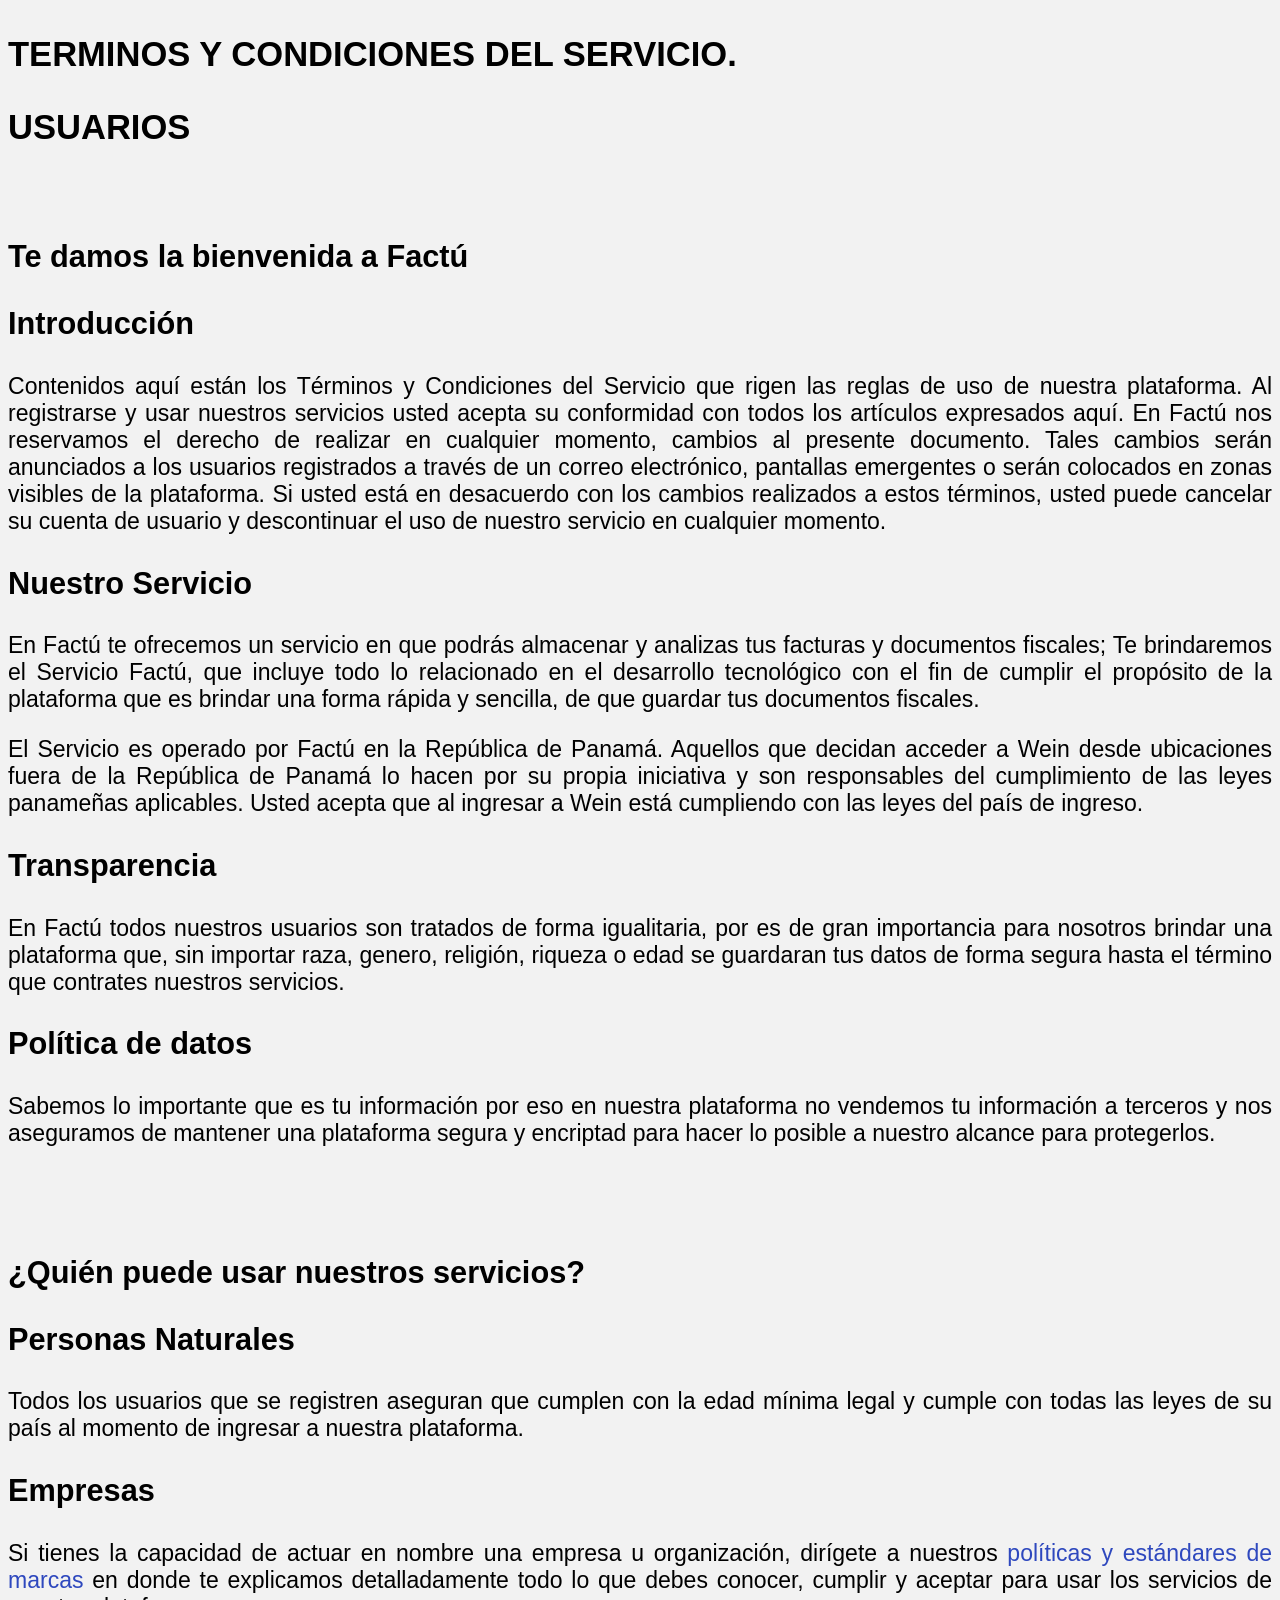
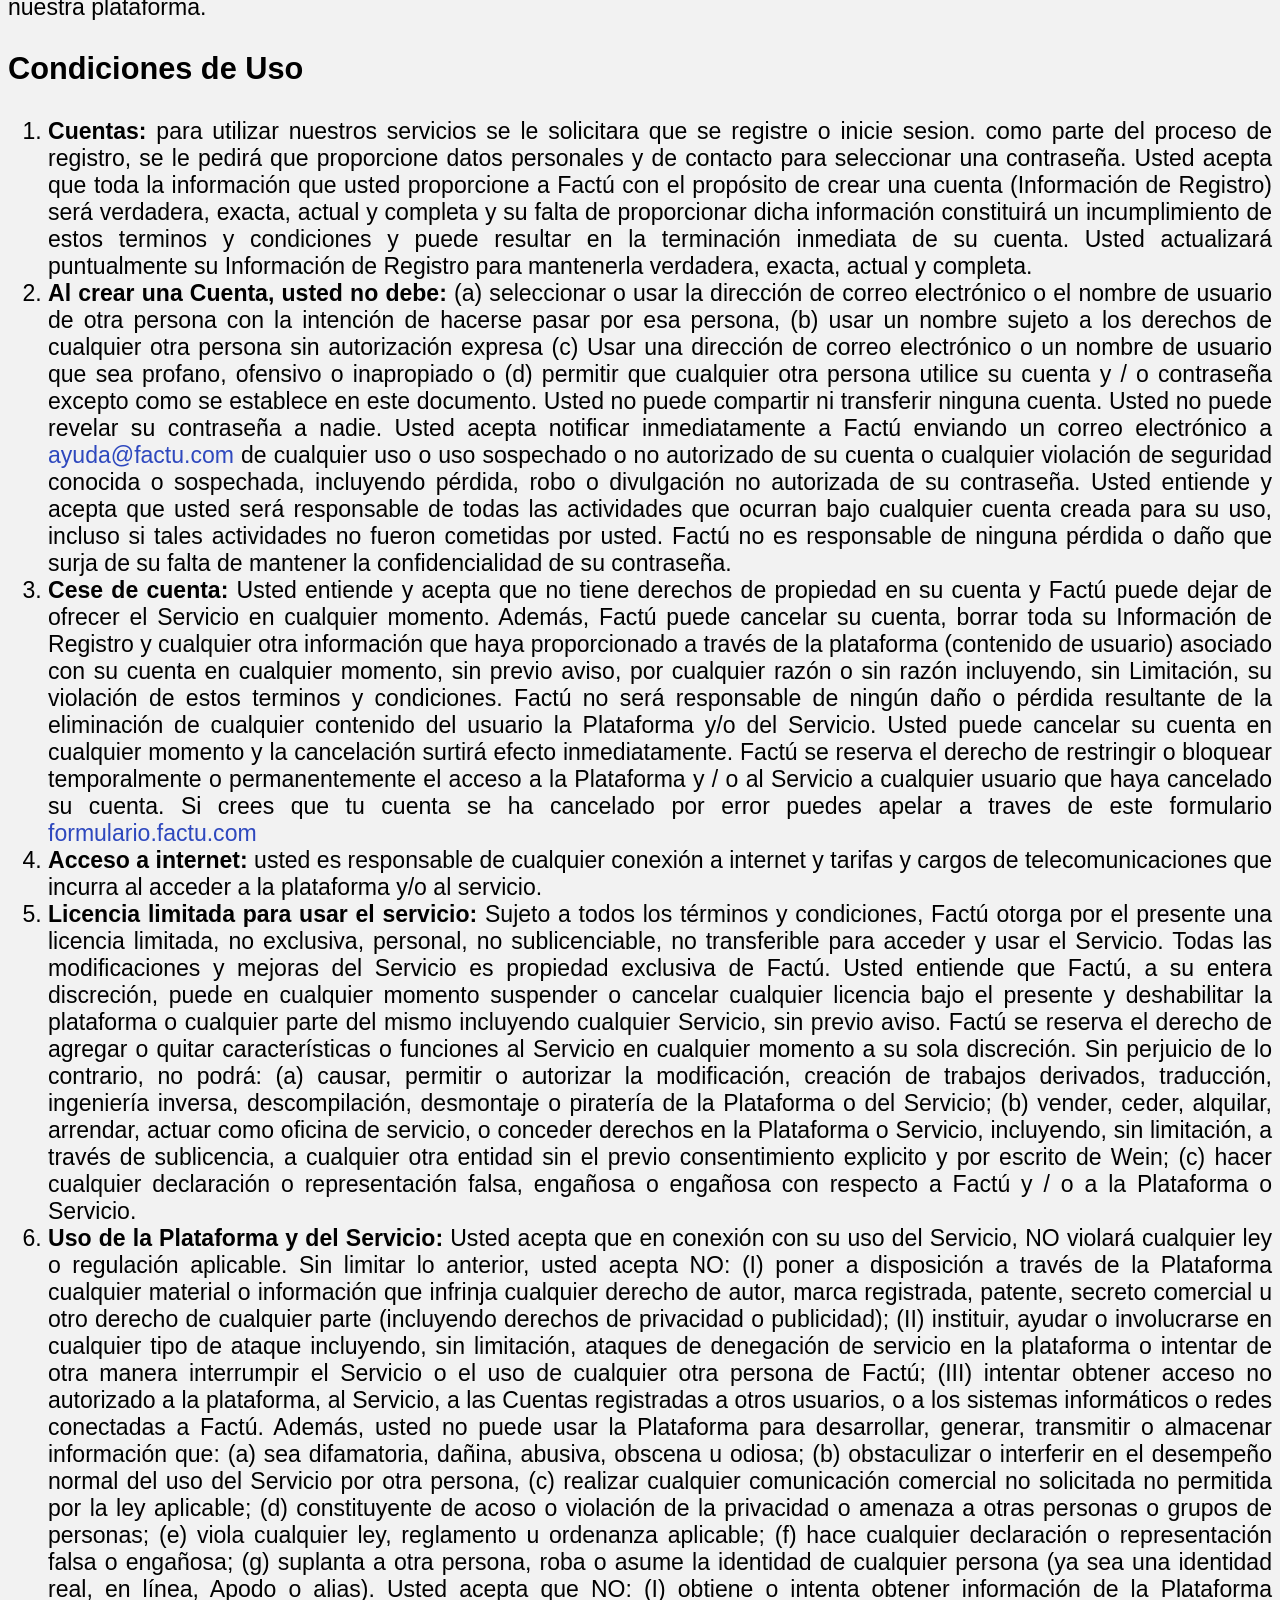
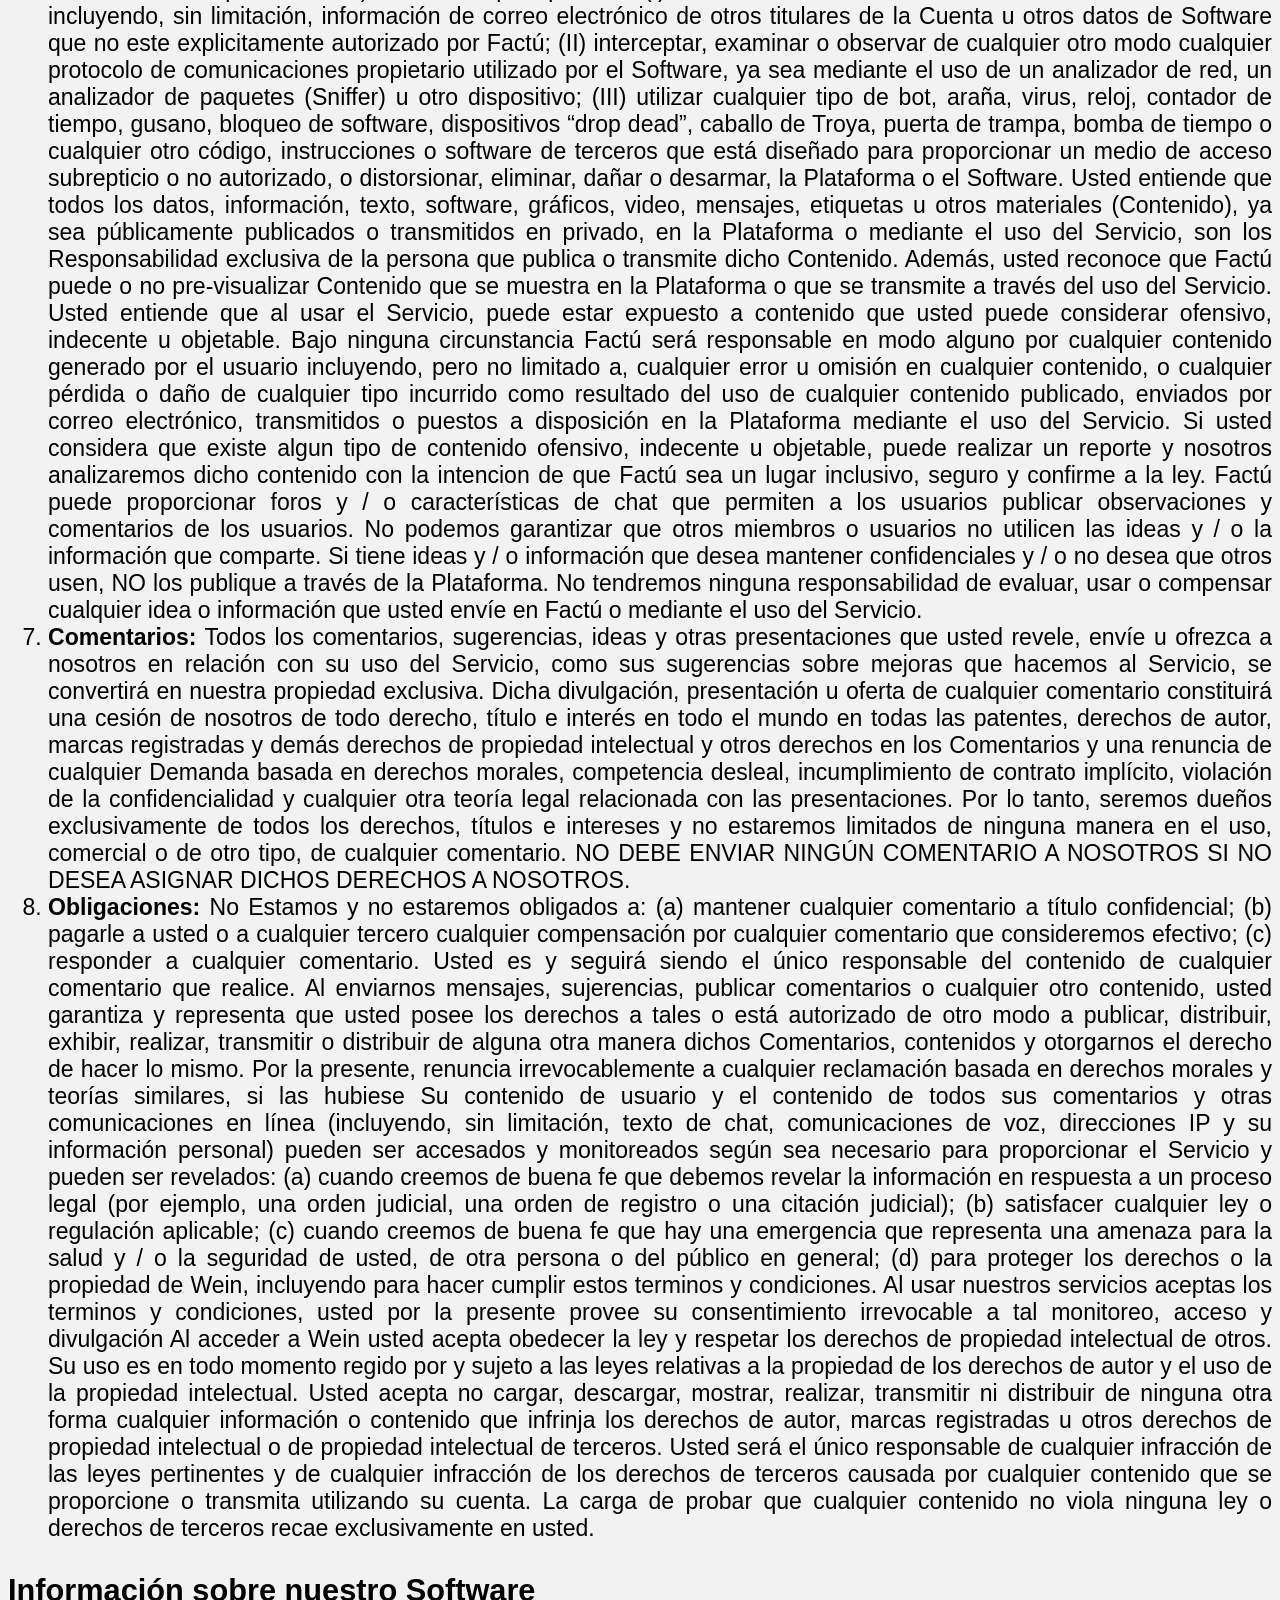
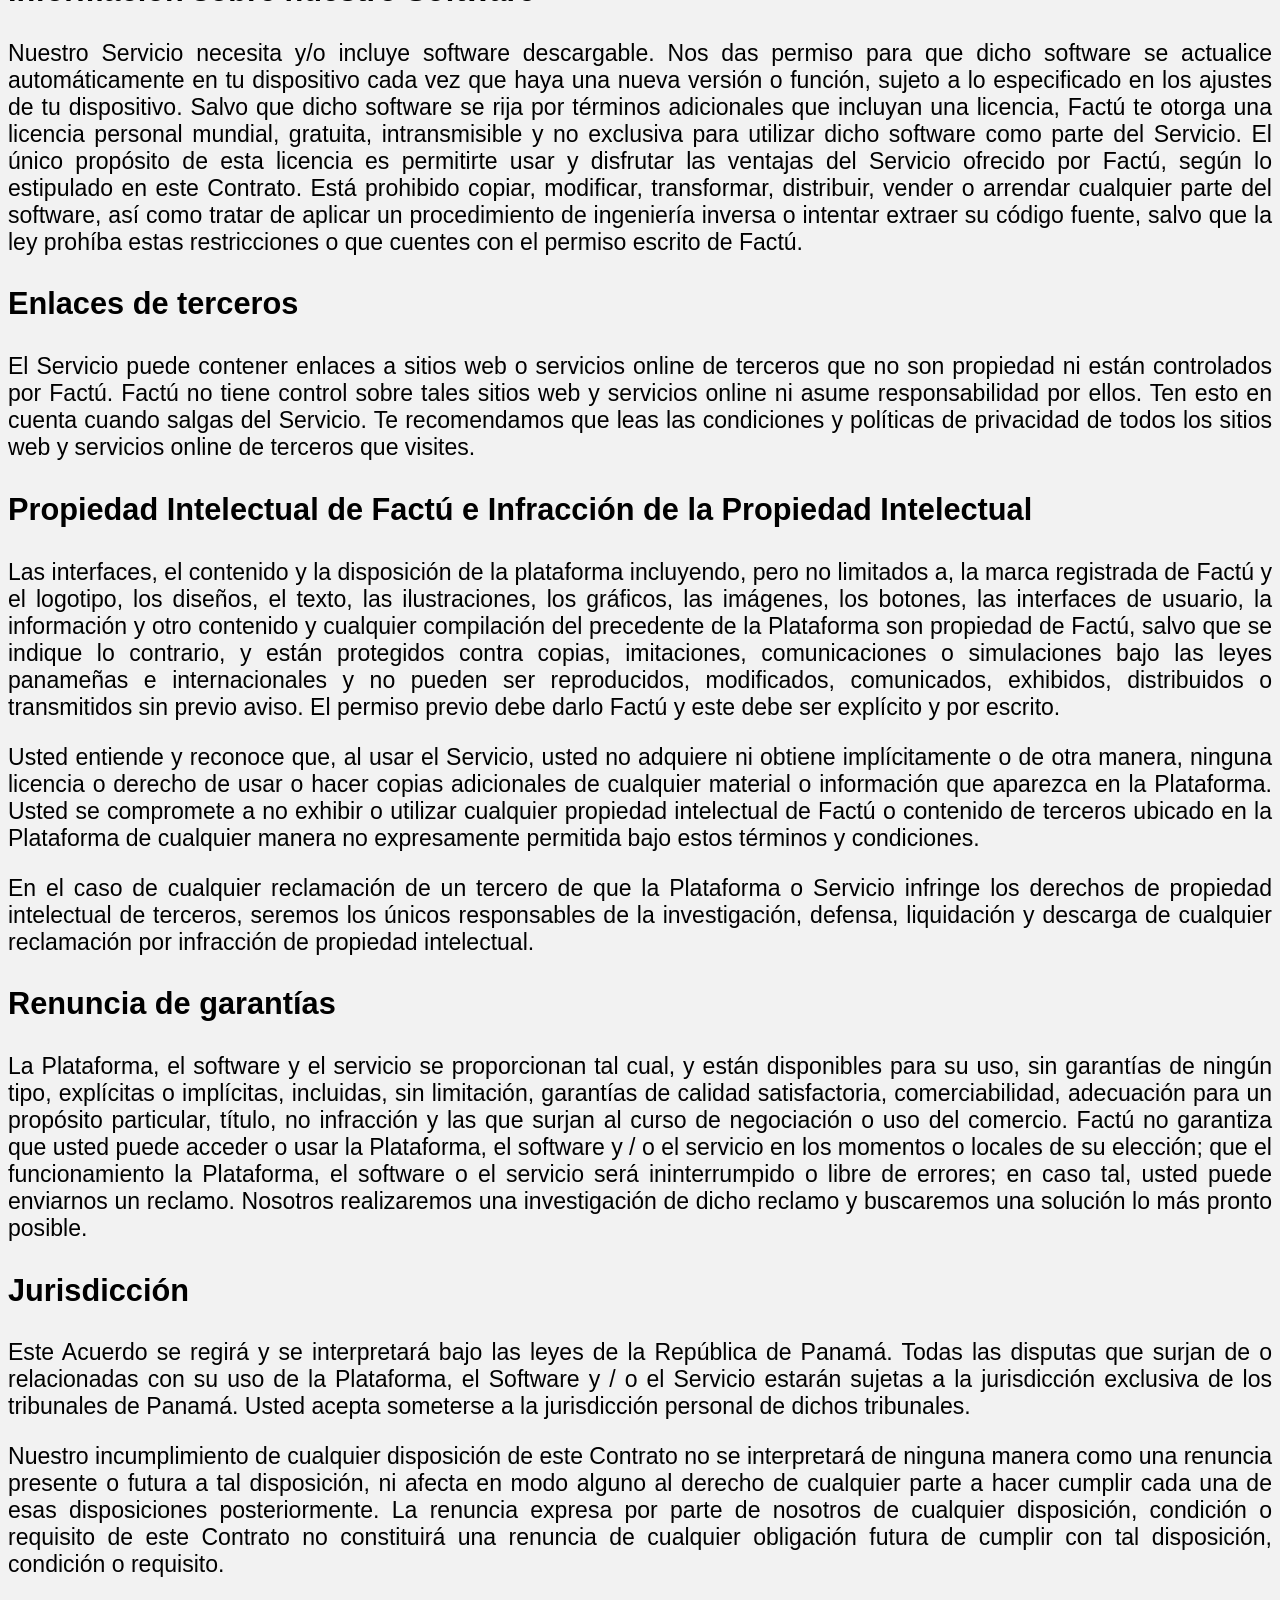
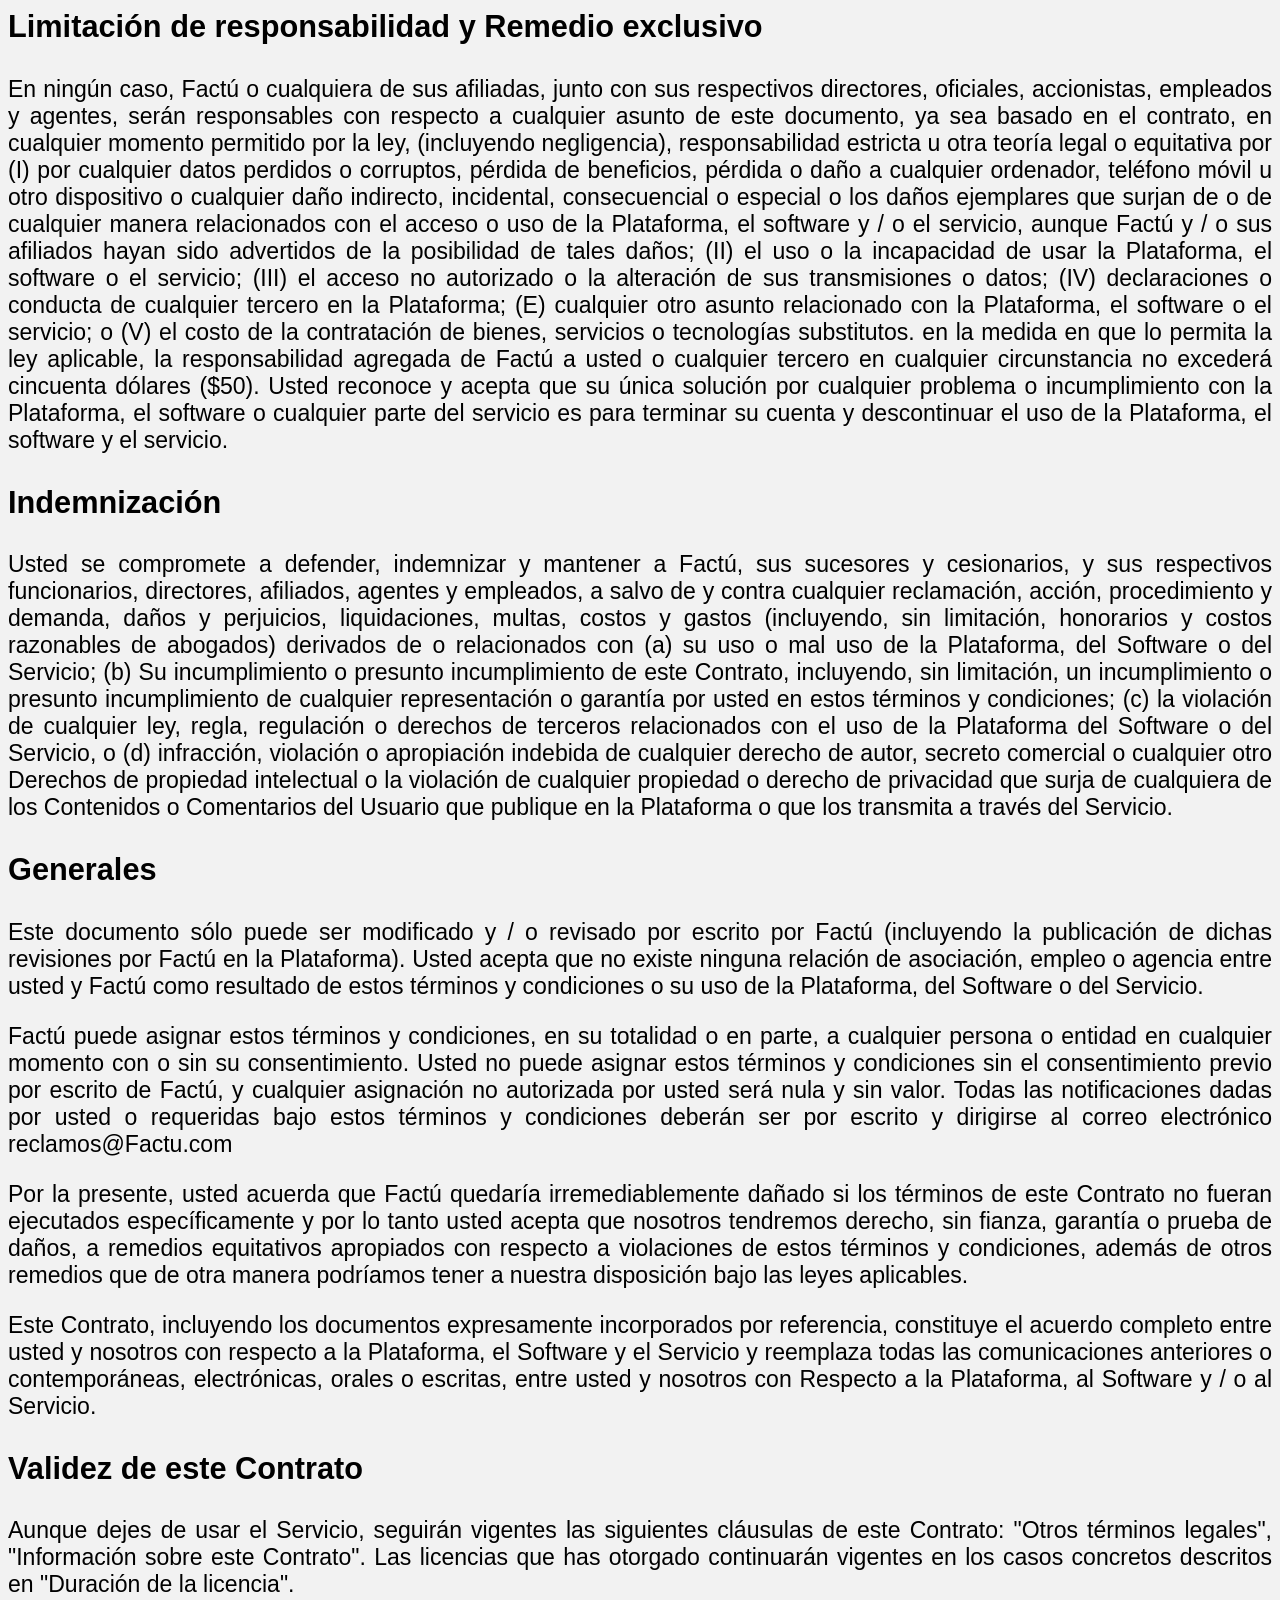
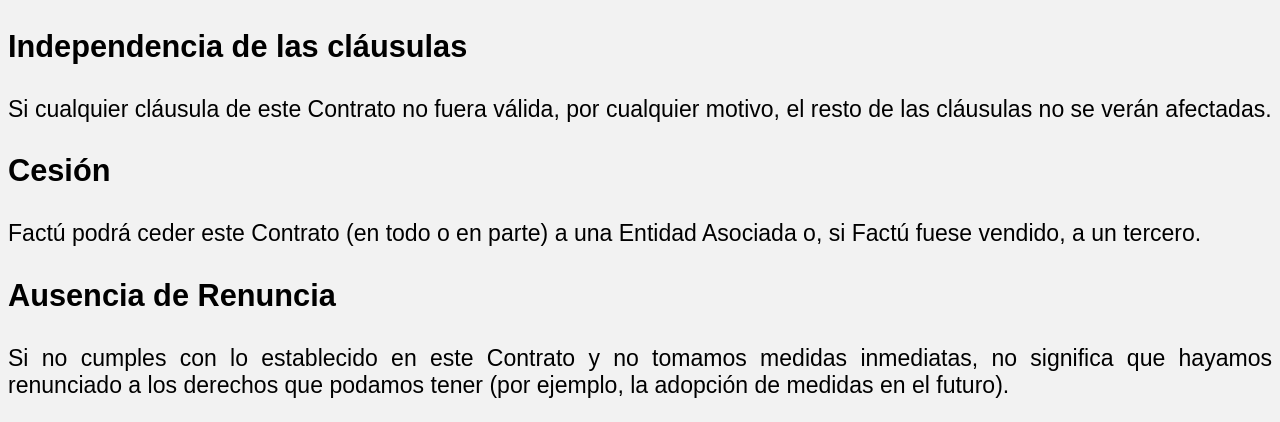
==== index.html @ c57c98b3 "small UI changes" ====
<!DOCTYPE html>
<html lang="en">

<head>
    <meta charset="UTF-8">
    <meta http-equiv="X-UA-Compatible" content="IE=edge">
    <meta name="viewport" content="width=device-width, initial-scale=1.0">
    <title>Factu Policitas Privacidad</title>
    <style>
        * {
            font-family: Arial, Helvetica, sans-serif;
            font-size: 1.2rem;
            background-color: rgb(242, 242, 242);
        }

        p,
        li {
            text-align: justify;
            font-size: 1.2rem;
        }

        body {}

        .link {
            color: #2e48be;
            text-decoration: none;
            cursor: pointer;
        }

        .link:hover {
            text-decoration: underline;
        }

        .titulo {
            font-weight: 700;
            font-size: 1.8rem;
            text-align: left;
        }

        .subtitulo {
            font-weight: 700;
            font-size: 1.6rem;
            text-align: left;
        }
    </style>
</head>

<body>
    <p class="titulo">
        TERMINOS Y CONDICIONES DEL SERVICIO.
    </p>
    <p class="titulo">
        USUARIOS
    </p>
    <br>
    <p class="subtitulo">
        Te damos la bienvenida a Factú
    </p>


    <p class="subtitulo">Introducción</p>
    <p>Contenidos aquí están los Términos y Condiciones del Servicio que rigen las reglas de uso de nuestra plataforma.
        Al registrarse y usar nuestros servicios usted acepta su conformidad con todos los artículos expresados aquí. En
        Factú nos reservamos el derecho de realizar en cualquier momento, cambios al presente documento. Tales cambios
        serán anunciados a los usuarios registrados a través de un correo electrónico, pantallas emergentes o serán
        colocados en zonas visibles de la plataforma. Si usted está en desacuerdo con los cambios realizados a estos
        términos, usted puede cancelar su cuenta de usuario y descontinuar el uso de nuestro servicio en cualquier
        momento.</p>
    <p class="subtitulo">Nuestro Servicio</p>
    <p>En Factú te ofrecemos un servicio en que podrás almacenar y analizas tus facturas y documentos fiscales; Te
        brindaremos el Servicio Factú, que incluye todo lo relacionado en el desarrollo tecnológico con el fin de
        cumplir el propósito de la plataforma que es brindar una forma rápida y sencilla, de que guardar tus documentos
        fiscales.
    </p>

    <p>El Servicio es operado por Factú en la República de Panamá. Aquellos que decidan acceder a Wein desde ubicaciones
        fuera de la República de Panamá lo hacen por su propia iniciativa y son responsables del cumplimiento de las
        leyes panameñas aplicables. Usted acepta que al ingresar a Wein está cumpliendo con las leyes del país de
        ingreso. </p>

    <p class="subtitulo">Transparencia</p>
    <p>En Factú todos nuestros usuarios son tratados de forma igualitaria, por es de gran importancia para nosotros
        brindar una plataforma que, sin importar raza, genero, religión, riqueza o edad se guardaran tus datos de forma
        segura hasta el término que contrates nuestros servicios.</p>

    <p class="subtitulo">Política de datos
    <p>Sabemos lo importante que es tu información por eso en nuestra plataforma no vendemos tu información a terceros y
        nos aseguramos de mantener una plataforma segura y encriptad para hacer lo posible a nuestro alcance para
        protegerlos.</p>


    <br>
    <br>
    <p class="subtitulo">¿Quién puede usar nuestros servicios?</p>

    <p class="subtitulo">Personas Naturales</p>
    <p>Todos los usuarios que se registren aseguran que cumplen con la edad mínima legal y cumple con todas las leyes de
        su país al momento de ingresar a nuestra plataforma.</p>

    <p class="subtitulo">Empresas</p>
    <p>Si tienes la capacidad de actuar en nombre una empresa u organización, dirígete a nuestros <a href="#"
            class="link">políticas
            y estándares
            de marcas</a> en donde te explicamos detalladamente todo lo que debes conocer, cumplir y aceptar para usar
        los
        servicios de nuestra plataforma.</p>


    <p class="subtitulo">Condiciones de Uso</p>

    <ol>
        <li><strong>Cuentas:</strong> para utilizar nuestros servicios se le solicitara que se registre o inicie sesion.
            como
            parte del
            proceso de registro, se le pedirá que proporcione datos personales y de contacto para seleccionar una
            contraseña. Usted acepta que toda la información que usted proporcione a Factú con el propósito de crear una
            cuenta (Información de Registro) será verdadera, exacta, actual y completa y su falta de proporcionar dicha
            información constituirá un incumplimiento de estos terminos y condiciones y puede resultar en la terminación
            inmediata de su cuenta. Usted actualizará puntualmente su Información de Registro para mantenerla verdadera,
            exacta, actual y completa.
        </li>
        <li> <strong>Al crear una Cuenta, usted no debe:</strong> (a) seleccionar o usar la dirección de correo
            electrónico o el
            nombre
            de usuario de otra persona con la intención de hacerse pasar por esa persona, (b) usar un nombre sujeto a
            los derechos de cualquier otra persona sin autorización expresa (c) Usar una dirección de correo electrónico
            o un nombre de usuario que sea profano, ofensivo o inapropiado o (d) permitir que cualquier otra persona
            utilice su cuenta y / o contraseña excepto como se establece en este documento. Usted no puede compartir ni
            transferir ninguna cuenta. Usted no puede revelar su contraseña a nadie. Usted acepta notificar
            inmediatamente a Factú enviando un correo electrónico a
            <a href="mailto:ayuda@factu.com" class="link">ayuda@factu.com</a> de
            cualquier uso o uso sospechado o
            no autorizado de su cuenta o cualquier violación de seguridad conocida o sospechada, incluyendo pérdida,
            robo o divulgación no autorizada de su contraseña. Usted entiende y acepta que usted será responsable de
            todas las actividades que ocurran bajo cualquier cuenta creada para su uso, incluso si tales actividades no
            fueron cometidas por usted. Factú no es responsable de ninguna pérdida o daño que surja de su falta de
            mantener la confidencialidad de su contraseña.
        </li>
        <li><strong>Cese de cuenta:</strong> Usted entiende y acepta que no tiene derechos de propiedad en su cuenta y
            Factú puede dejar
            de ofrecer el Servicio en cualquier momento. Además, Factú puede cancelar su cuenta, borrar toda su
            Información de Registro y cualquier otra información que haya proporcionado a través de la plataforma
            (contenido de usuario) asociado con su cuenta en cualquier momento, sin previo aviso, por cualquier razón o
            sin razón incluyendo, sin Limitación, su violación de estos terminos y condiciones. Factú no será
            responsable de ningún daño o pérdida resultante de la eliminación de cualquier contenido del usuario la
            Plataforma y/o del Servicio. Usted puede cancelar su cuenta en cualquier momento y la cancelación surtirá
            efecto inmediatamente. Factú se reserva el derecho de restringir o bloquear temporalmente o permanentemente
            el acceso a la Plataforma y / o al Servicio a cualquier usuario que haya cancelado su cuenta. Si crees que
            tu cuenta se ha cancelado por error puedes apelar a traves de este formulario <a
                class="link">formulario.factu.com</a></li>
        <li><strong>Acceso a internet:</strong> usted es responsable de cualquier conexión a internet y tarifas y cargos
            de
            telecomunicaciones que incurra al acceder a la plataforma y/o al servicio.</li>

        <li> <strong>Licencia limitada para usar el servicio:</strong> Sujeto a todos los términos y condiciones, Factú
            otorga por el
            presente una licencia limitada, no exclusiva, personal, no sublicenciable, no transferible para acceder y
            usar el Servicio. Todas las modificaciones y mejoras del Servicio es propiedad exclusiva de Factú. Usted
            entiende que Factú, a su entera discreción, puede en cualquier momento suspender o cancelar cualquier
            licencia bajo el presente y deshabilitar la plataforma o cualquier parte del mismo incluyendo cualquier
            Servicio, sin previo aviso. Factú se reserva el derecho de agregar o quitar características o funciones al
            Servicio en cualquier momento a su sola discreción. Sin perjuicio de lo contrario, no podrá: (a) causar,
            permitir o autorizar la modificación, creación de trabajos derivados, traducción, ingeniería inversa,
            descompilación, desmontaje o piratería de la Plataforma o del Servicio; (b) vender, ceder, alquilar,
            arrendar, actuar como oficina de servicio, o conceder derechos en la Plataforma o Servicio, incluyendo, sin
            limitación, a través de sublicencia, a cualquier otra entidad sin el previo consentimiento explicito y por
            escrito de Wein; (c) hacer cualquier declaración o representación falsa, engañosa o engañosa con respecto a
            Factú y / o a la Plataforma o Servicio.</li>
        <li> <strong>Uso de la Plataforma y del Servicio:</strong> Usted acepta que en conexión con su uso del Servicio,
            NO violará
            cualquier ley o regulación aplicable. Sin limitar lo anterior, usted acepta NO: (I) poner a disposición a
            través de la Plataforma cualquier material o información que infrinja cualquier derecho de autor, marca
            registrada, patente, secreto comercial u otro derecho de cualquier parte (incluyendo derechos de privacidad
            o publicidad); (II) instituir, ayudar o involucrarse en cualquier tipo de ataque incluyendo, sin limitación,
            ataques de denegación de servicio en la plataforma o intentar de otra manera interrumpir el Servicio o el
            uso de cualquier otra persona de Factú; (III) intentar obtener acceso no autorizado a la plataforma, al
            Servicio, a las Cuentas registradas a otros usuarios, o a los sistemas informáticos o redes conectadas a
            Factú. Además, usted no puede usar la Plataforma para desarrollar, generar, transmitir o almacenar
            información que: (a) sea difamatoria, dañina, abusiva, obscena u odiosa; (b) obstaculizar o interferir en el
            desempeño normal del uso del Servicio por otra persona, (c) realizar cualquier comunicación comercial no
            solicitada no permitida por la ley aplicable; (d) constituyente de acoso o violación de la privacidad o
            amenaza a otras personas o grupos de personas; (e) viola cualquier ley, reglamento u ordenanza aplicable;
            (f) hace cualquier declaración o representación falsa o engañosa; (g) suplanta a otra persona, roba o asume
            la identidad de cualquier persona (ya sea una identidad real, en línea, Apodo o alias). Usted acepta que NO:
            (I) obtiene o intenta obtener información de la Plataforma incluyendo, sin limitación, información de correo
            electrónico de otros titulares de la Cuenta u otros datos de Software que no este explicitamente autorizado
            por Factú; (II) interceptar, examinar o observar de cualquier otro modo cualquier protocolo de
            comunicaciones propietario utilizado por el Software, ya sea mediante el uso de un analizador de red, un
            analizador de paquetes (Sniffer) u otro dispositivo; (III) utilizar cualquier tipo de bot, araña, virus,
            reloj, contador de tiempo, gusano, bloqueo de software, dispositivos “drop dead”, caballo de Troya, puerta
            de trampa, bomba de tiempo o cualquier otro código, instrucciones o software de terceros que está diseñado
            para proporcionar un medio de acceso subrepticio o no autorizado, o distorsionar, eliminar, dañar o
            desarmar, la Plataforma o el Software. Usted entiende que todos los datos, información, texto, software,
            gráficos, video, mensajes, etiquetas u otros materiales (Contenido), ya sea públicamente publicados o
            transmitidos en privado, en la Plataforma o mediante el uso del Servicio, son los Responsabilidad exclusiva
            de la persona que publica o transmite dicho Contenido. Además, usted reconoce que Factú puede o no
            pre-visualizar Contenido que se muestra en la Plataforma o que se transmite a través del uso del Servicio.
            Usted entiende que al usar el Servicio, puede estar expuesto a contenido que usted puede considerar
            ofensivo, indecente u objetable. Bajo ninguna circunstancia Factú será responsable en modo alguno por
            cualquier contenido generado por el usuario incluyendo, pero no limitado a, cualquier error u omisión en
            cualquier contenido, o cualquier pérdida o daño de cualquier tipo incurrido como resultado del uso de
            cualquier contenido publicado, enviados por correo electrónico, transmitidos o puestos a disposición en la
            Plataforma mediante el uso del Servicio. Si usted considera que existe algun tipo de contenido ofensivo,
            indecente u objetable, puede realizar un reporte y nosotros analizaremos dicho contenido con la intencion de
            que Factú sea un lugar inclusivo, seguro y confirme a la ley. Factú puede proporcionar foros y / o
            características de chat que permiten a los usuarios publicar observaciones y comentarios de los usuarios. No
            podemos garantizar que otros miembros o usuarios no utilicen las ideas y / o la información que comparte. Si
            tiene ideas y / o información que desea mantener confidenciales y / o no desea que otros usen, NO los
            publique a través de la Plataforma. No tendremos ninguna responsabilidad de evaluar, usar o compensar
            cualquier idea o información que usted envíe en Factú o mediante el uso del Servicio.</li>

        <li><strong>Comentarios:</strong> Todos los comentarios, sugerencias, ideas y otras presentaciones que usted
            revele, envíe u
            ofrezca a nosotros en relación con su uso del Servicio, como sus sugerencias sobre mejoras que hacemos al
            Servicio, se convertirá en nuestra propiedad exclusiva. Dicha divulgación, presentación u oferta de
            cualquier comentario constituirá una cesión de nosotros de todo derecho, título e interés en todo el mundo
            en todas las patentes, derechos de autor, marcas registradas y demás derechos de propiedad intelectual y
            otros derechos en los Comentarios y una renuncia de cualquier Demanda basada en derechos morales,
            competencia desleal, incumplimiento de contrato implícito, violación de la confidencialidad y cualquier otra
            teoría legal relacionada con las presentaciones. Por lo tanto, seremos dueños exclusivamente de todos los
            derechos, títulos e intereses y no estaremos limitados de ninguna manera en el uso, comercial o de otro
            tipo, de cualquier comentario. NO DEBE ENVIAR NINGÚN COMENTARIO A NOSOTROS SI NO DESEA ASIGNAR DICHOS
            DERECHOS A NOSOTROS.</li>
        <li> <strong>Obligaciones:</strong> No Estamos y no estaremos obligados a: (a) mantener cualquier comentario a
            título
            confidencial; (b) pagarle a usted o a cualquier tercero cualquier compensación por cualquier comentario que
            consideremos efectivo; (c) responder a cualquier comentario. Usted es y seguirá siendo el único responsable
            del contenido de cualquier comentario que realice. Al enviarnos mensajes, sujerencias, publicar comentarios
            o cualquier otro contenido, usted garantiza y representa que usted posee los derechos a tales o está
            autorizado de otro modo a publicar, distribuir, exhibir, realizar, transmitir o distribuir de alguna otra
            manera dichos Comentarios, contenidos y otorgarnos el derecho de hacer lo mismo. Por la presente, renuncia
            irrevocablemente a cualquier reclamación basada en derechos morales y teorías similares, si las hubiese Su
            contenido de usuario y el contenido de todos sus comentarios y otras comunicaciones en línea (incluyendo,
            sin limitación, texto de chat, comunicaciones de voz, direcciones IP y su información personal) pueden ser
            accesados y monitoreados según sea necesario para proporcionar el Servicio y pueden ser revelados: (a)
            cuando creemos de buena fe que debemos revelar la información en respuesta a un proceso legal (por ejemplo,
            una orden judicial, una orden de registro o una citación judicial); (b) satisfacer cualquier ley o
            regulación aplicable; (c) cuando creemos de buena fe que hay una emergencia que representa una amenaza para
            la salud y / o la seguridad de usted, de otra persona o del público en general; (d) para proteger los
            derechos o la propiedad de Wein, incluyendo para hacer cumplir estos terminos y condiciones. Al usar
            nuestros servicios aceptas los terminos y condiciones, usted por la presente provee su consentimiento
            irrevocable a tal monitoreo, acceso y divulgación Al acceder a Wein usted acepta obedecer la ley y respetar
            los derechos de propiedad intelectual de otros. Su uso es en todo momento regido por y sujeto a las leyes
            relativas a la propiedad de los derechos de autor y el uso de la propiedad intelectual. Usted acepta no
            cargar, descargar, mostrar, realizar, transmitir ni distribuir de ninguna otra forma cualquier información o
            contenido que infrinja los derechos de autor, marcas registradas u otros derechos de propiedad intelectual o
            de propiedad intelectual de terceros. Usted será el único responsable de cualquier infracción de las leyes
            pertinentes y de cualquier infracción de los derechos de terceros causada por cualquier contenido que se
            proporcione o transmita utilizando su cuenta. La carga de probar que cualquier contenido no viola ninguna
            ley o derechos de terceros recae exclusivamente en usted.</li>
    </ol>

    <p class="subtitulo">Información sobre nuestro Software</p>
    <p>Nuestro Servicio necesita y/o incluye software descargable. Nos das permiso para que dicho software se actualice
        automáticamente en tu dispositivo cada vez que haya una nueva versión o función, sujeto a lo especificado en los
        ajustes de tu dispositivo. Salvo que dicho software se rija por términos adicionales que incluyan una licencia,
        Factú te otorga una licencia personal mundial, gratuita, intransmisible y no exclusiva para utilizar dicho
        software
        como parte del Servicio. El único propósito de esta licencia es permitirte usar y disfrutar las ventajas del
        Servicio ofrecido por Factú, según lo estipulado en este Contrato. Está prohibido copiar, modificar,
        transformar,
        distribuir, vender o arrendar cualquier parte del software, así como tratar de aplicar un procedimiento de
        ingeniería inversa o intentar extraer su código fuente, salvo que la ley prohíba estas restricciones o que
        cuentes
        con el permiso escrito de Factú.</p>


    <p class="subtitulo">Enlaces de terceros</p>
    <p>El Servicio puede contener enlaces a sitios web o servicios online de terceros que no son propiedad ni están
        controlados por Factú. Factú no tiene control sobre tales sitios web y servicios online ni asume responsabilidad
        por
        ellos. Ten esto en cuenta cuando salgas del Servicio. Te recomendamos que leas las condiciones y políticas de
        privacidad de todos los sitios web y servicios online de terceros que visites.</p>


    <p class="subtitulo">Propiedad Intelectual de Factú e Infracción de la Propiedad Intelectual</p>
    <p>Las interfaces, el contenido y la disposición de la plataforma incluyendo, pero no limitados a, la marca
        registrada
        de Factú y el logotipo, los diseños, el texto, las ilustraciones, los gráficos, las imágenes, los botones, las
        interfaces de usuario, la información y otro contenido y cualquier compilación del precedente de la Plataforma
        son
        propiedad de Factú, salvo que se indique lo contrario, y están protegidos contra copias, imitaciones,
        comunicaciones
        o simulaciones bajo las leyes panameñas e internacionales y no pueden ser reproducidos, modificados,
        comunicados,
        exhibidos, distribuidos o transmitidos sin previo aviso. El permiso previo debe darlo Factú y este debe ser
        explícito y por escrito.</p>

    <p>Usted entiende y reconoce que, al usar el Servicio, usted no adquiere ni obtiene implícitamente o de otra
        manera,
        ninguna licencia o derecho de usar o hacer copias adicionales de cualquier material o información que aparezca
        en la
        Plataforma. Usted se compromete a no exhibir o utilizar cualquier propiedad intelectual de Factú o contenido de
        terceros ubicado en la Plataforma de cualquier manera no expresamente permitida bajo estos términos y
        condiciones.</p>

    <p>En el caso de cualquier reclamación de un tercero de que la Plataforma o Servicio infringe los derechos de
        propiedad intelectual de terceros, seremos los únicos responsables de la investigación, defensa, liquidación y
        descarga de cualquier reclamación por infracción de propiedad intelectual.</p>

    <p class="subtitulo">Renuncia de garantías</p>
    <p>La Plataforma, el software y el servicio se proporcionan tal cual, y están disponibles para su uso, sin
        garantías de
        ningún tipo, explícitas o implícitas, incluidas, sin limitación, garantías de calidad satisfactoria,
        comerciabilidad, adecuación para un propósito particular, título, no infracción y las que surjan al curso de
        negociación o uso del comercio. Factú no garantiza que usted puede acceder o usar la Plataforma, el software y /
        o
        el servicio en los momentos o locales de su elección; que el funcionamiento la Plataforma, el software o el
        servicio
        será ininterrumpido o libre de errores; en caso tal, usted puede enviarnos un reclamo. Nosotros realizaremos una
        investigación de dicho reclamo y buscaremos una solución lo más pronto posible.</p>

    <p class="subtitulo">Jurisdicción</p>
    <p>Este Acuerdo se regirá y se interpretará bajo las leyes de la República de Panamá. Todas las disputas que surjan
        de
        o relacionadas con su uso de la Plataforma, el Software y / o el Servicio estarán sujetas a la jurisdicción
        exclusiva de los tribunales de Panamá. Usted acepta someterse a la jurisdicción personal de dichos tribunales.
    </p>
    <p>Nuestro incumplimiento de cualquier disposición de este Contrato no se interpretará de ninguna manera como una
        renuncia presente o futura a tal disposición, ni afecta en modo alguno al derecho de cualquier parte a hacer
        cumplir
        cada una de esas disposiciones posteriormente. La renuncia expresa por parte de nosotros de cualquier
        disposición,
        condición o requisito de este Contrato no constituirá una renuncia de cualquier obligación futura de cumplir con
        tal
        disposición, condición o requisito.</p>

    <p class="subtitulo">Limitación de responsabilidad y Remedio exclusivo</p>
    <p>En ningún caso, Factú o cualquiera de sus afiliadas, junto con sus respectivos directores, oficiales,
        accionistas,
        empleados y agentes, serán responsables con respecto a cualquier asunto de este documento, ya sea basado en el
        contrato, en cualquier momento permitido por la ley, (incluyendo negligencia), responsabilidad estricta u otra
        teoría legal o equitativa por (I) por cualquier datos perdidos o corruptos, pérdida de beneficios, pérdida o
        daño a
        cualquier ordenador, teléfono móvil u otro dispositivo o cualquier daño indirecto, incidental, consecuencial o
        especial o los daños ejemplares que surjan de o de cualquier manera relacionados con el acceso o uso de la
        Plataforma, el software y / o el servicio, aunque Factú y / o sus afiliados hayan sido advertidos de la
        posibilidad
        de tales daños; (II) el uso o la incapacidad de usar la Plataforma, el software o el servicio; (III) el acceso
        no
        autorizado o la alteración de sus transmisiones o datos; (IV) declaraciones o conducta de cualquier tercero en
        la
        Plataforma; (E) cualquier otro asunto relacionado con la Plataforma, el software o el servicio; o (V) el costo
        de la
        contratación de bienes, servicios o tecnologías substitutos. en la medida en que lo permita la ley aplicable, la
        responsabilidad agregada de Factú a usted o cualquier tercero en cualquier circunstancia no excederá cincuenta
        dólares ($50). Usted reconoce y acepta que su única solución por cualquier problema o incumplimiento con la
        Plataforma, el software o cualquier parte del servicio es para terminar su cuenta y descontinuar el uso de la
        Plataforma, el software y el servicio.</p>

    <p class="subtitulo">Indemnización</p>
    <p>Usted se compromete a defender, indemnizar y mantener a Factú, sus sucesores y cesionarios, y sus respectivos
        funcionarios, directores, afiliados, agentes y empleados, a salvo de y contra cualquier reclamación, acción,
        procedimiento y demanda, daños y perjuicios, liquidaciones, multas, costos y gastos (incluyendo, sin limitación,
        honorarios y costos razonables de abogados) derivados de o relacionados con (a) su uso o mal uso de la
        Plataforma,
        del Software o del Servicio; (b) Su incumplimiento o presunto incumplimiento de este Contrato, incluyendo, sin
        limitación, un incumplimiento o presunto incumplimiento de cualquier representación o garantía por usted en
        estos
        términos y condiciones; (c) la violación de cualquier ley, regla, regulación o derechos de terceros relacionados
        con
        el uso de la Plataforma del Software o del Servicio, o (d) infracción, violación o apropiación indebida de
        cualquier
        derecho de autor, secreto comercial o cualquier otro Derechos de propiedad intelectual o la violación de
        cualquier
        propiedad o derecho de privacidad que surja de cualquiera de los Contenidos o Comentarios del Usuario que
        publique
        en la Plataforma o que los transmita a través del Servicio.</p>

    <p class="subtitulo">Generales</p>
    <p>Este documento sólo puede ser modificado y / o revisado por escrito por Factú (incluyendo la publicación de
        dichas
        revisiones por Factú en la Plataforma). Usted acepta que no existe ninguna relación de asociación, empleo o
        agencia
        entre usted y Factú como resultado de estos términos y condiciones o su uso de la Plataforma, del Software o del
        Servicio.</p>
    <p>Factú puede asignar estos términos y condiciones, en su totalidad o en parte, a cualquier persona o entidad en
        cualquier momento con o sin su consentimiento. Usted no puede asignar estos términos y condiciones sin el
        consentimiento previo por escrito de Factú, y cualquier asignación no autorizada por usted será nula y sin
        valor.
        Todas las notificaciones dadas por usted o requeridas bajo estos términos y condiciones deberán ser por escrito
        y
        dirigirse al correo electrónico reclamos@Factu.com</p>
    <p>Por la presente, usted acuerda que Factú quedaría irremediablemente dañado si los términos de este Contrato no
        fueran ejecutados específicamente y por lo tanto usted acepta que nosotros tendremos derecho, sin fianza,
        garantía o
        prueba de daños, a remedios equitativos apropiados con respecto a violaciones de estos términos y condiciones,
        además de otros remedios que de otra manera podríamos tener a nuestra disposición bajo las leyes aplicables.</p>
    <p>Este Contrato, incluyendo los documentos expresamente incorporados por referencia, constituye el acuerdo
        completo
        entre usted y nosotros con respecto a la Plataforma, el Software y el Servicio y reemplaza todas las
        comunicaciones
        anteriores o contemporáneas, electrónicas, orales o escritas, entre usted y nosotros con Respecto a la
        Plataforma,
        al Software y / o al Servicio.</p>

    <p class="subtitulo">Validez de este Contrato</p>
    <p>Aunque dejes de usar el Servicio, seguirán vigentes las siguientes cláusulas de este Contrato: "Otros términos
        legales", "Información sobre este Contrato". Las licencias que has otorgado continuarán vigentes en los casos
        concretos descritos en "Duración de la licencia".</p>

    <p class="subtitulo">Independencia de las cláusulas</p>
    <p>Si cualquier cláusula de este Contrato no fuera válida, por cualquier motivo, el resto de las cláusulas no se
        verán
        afectadas.</p>

    <p class="subtitulo">Cesión</p>
    <p>Factú podrá ceder este Contrato (en todo o en parte) a una Entidad Asociada o, si Factú fuese vendido, a un
        tercero.</p>

    <p class="subtitulo">Ausencia de Renuncia</p>
    <p>Si no cumples con lo establecido en este Contrato y no tomamos medidas inmediatas, no significa que hayamos
        renunciado a los derechos que podamos tener (por ejemplo, la adopción de medidas en el futuro).</p>
</body>

</html>
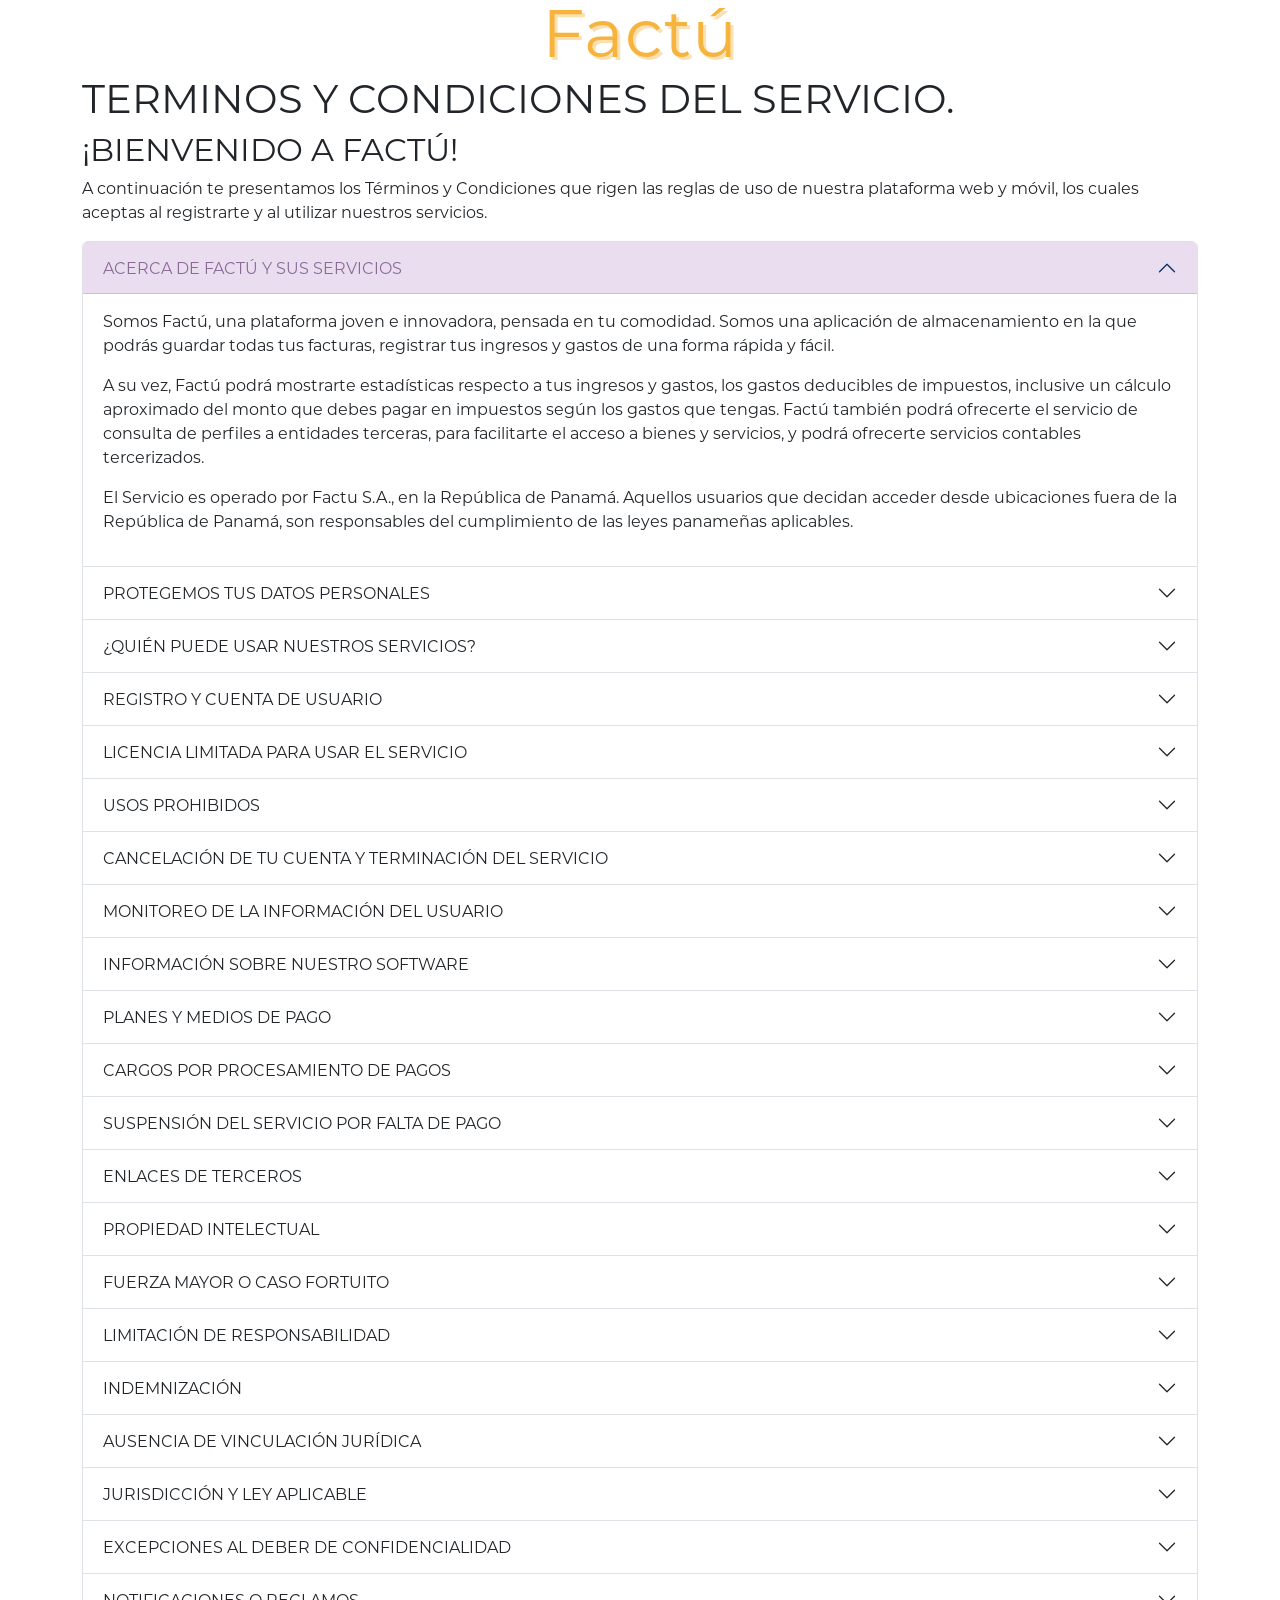
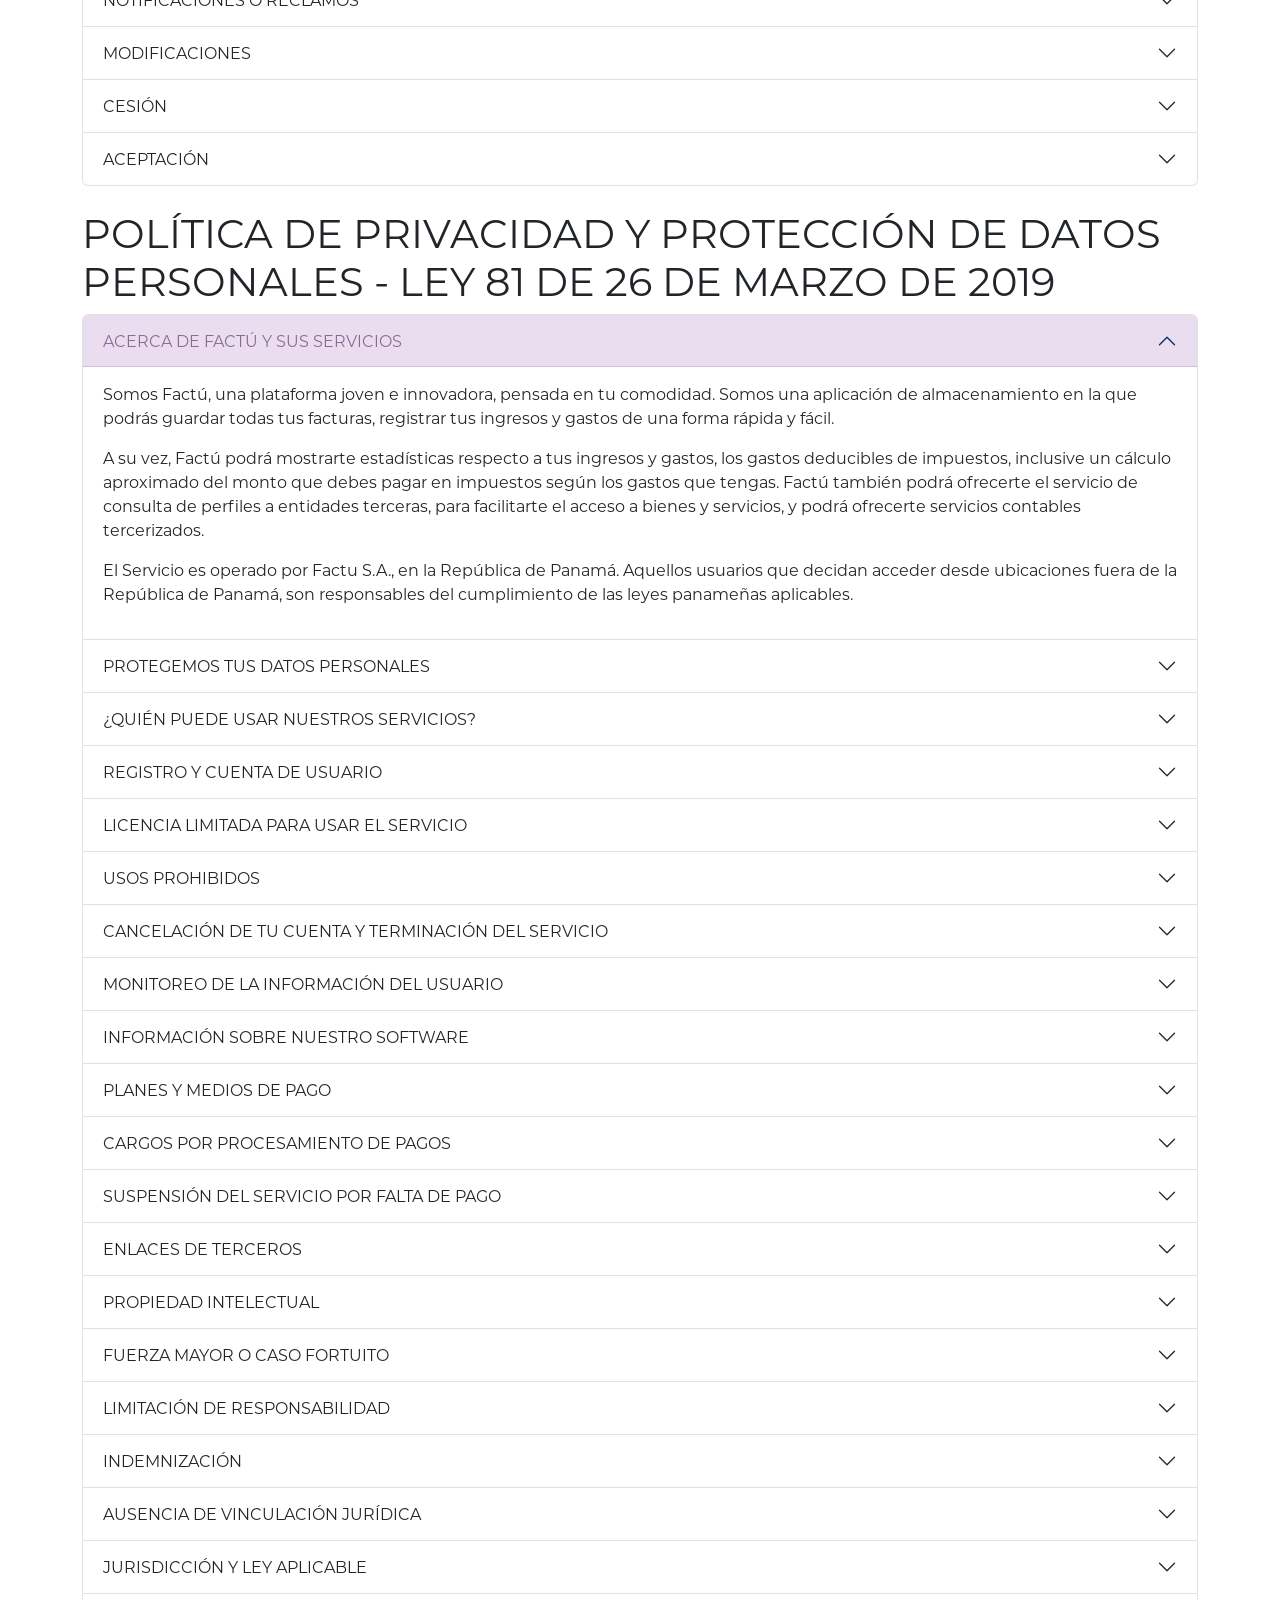
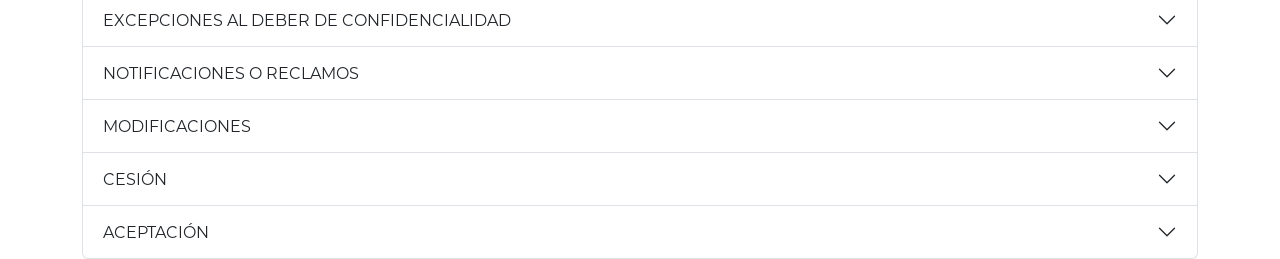
==== commit aa48788b: "new changes for terms and conditions. dinamic creation of ccordion" ====
--- a/index.html
+++ b/index.html
@@ -6,411 +6,321 @@
     <meta http-equiv="X-UA-Compatible" content="IE=edge">
     <meta name="viewport" content="width=device-width, initial-scale=1.0">
     <title>Factu Policitas Privacidad</title>
-    <style>
-        * {
-            font-family: Arial, Helvetica, sans-serif;
-            font-size: 1.2rem;
-            background-color: rgb(242, 242, 242);
-        }
-
-        p,
-        li {
-            text-align: justify;
-            font-size: 1.2rem;
-        }
-
-        body {}
-
-        .link {
-            color: #2e48be;
-            text-decoration: none;
-            cursor: pointer;
-        }
-
-        .link:hover {
-            text-decoration: underline;
-        }
-
-        .titulo {
-            font-weight: 700;
-            font-size: 1.8rem;
-            text-align: left;
-        }
-
-        .subtitulo {
-            font-weight: 700;
-            font-size: 1.6rem;
-            text-align: left;
-        }
-    </style>
+    <!-- CSS only -->
+    <link href="https://cdn.jsdelivr.net/npm/bootstrap@5.2.0/dist/css/bootstrap.min.css" rel="stylesheet"
+        integrity="sha384-gH2yIJqKdNHPEq0n4Mqa/HGKIhSkIHeL5AyhkYV8i59U5AR6csBvApHHNl/vI1Bx" crossorigin="anonymous">
+    <!-- JavaScript Bundle with Popper -->
+    <script src="https://cdn.jsdelivr.net/npm/bootstrap@5.2.0/dist/js/bootstrap.bundle.min.js"
+        integrity="sha384-A3rJD856KowSb7dwlZdYEkO39Gagi7vIsF0jrRAoQmDKKtQBHUuLZ9AsSv4jD4Xa"
+        crossorigin="anonymous"></script>
+    <link href="./index.css" rel="stylesheet" />
+    <!-- <style> -->
+
+    <!-- </style> -->
+    <script src="./utils.js" defer></script>
+    <script src="./index.js" defer></script>
 </head>
 
-<body>
-    <p class="titulo">
+<body class="w-100 container">
+
+    <div class="animated-bg">
+        <video autoplay muted loop id="myVideo">
+            <source src="./videos/factu-bg.mp4" type="video/mp4">
+        </video>
+    </div>
+
+    <!-- <div class="card w-100" style="width: 18rem;"> -->
+    <!-- <img src="./img/factu-text.png" class="card-top" alt="factu-icon"> -->
+    <!-- <div class="card-body"> -->
+
+    <!-- <img src="./img/icon.png" class="img-thumbnail rounded mx-auto d-block" alt="factu-icon"> -->
+    <h1 class="title-text">Factú</h1>
+    <h1 id="terminos-y-condiciones-title">
         TERMINOS Y CONDICIONES DEL SERVICIO.
+    </h1>
+    <h2>
+        ¡BIENVENIDO A FACTÚ!
+    </h2>
+    <p>
+        A continuación te presentamos los Términos y Condiciones que rigen las reglas de uso de nuestra
+        plataforma web y móvil, los cuales aceptas al registrarte y al utilizar nuestros servicios.
     </p>
-    <p class="titulo">
-        USUARIOS
-    </p>
-    <br>
-    <p class="subtitulo">
-        Te damos la bienvenida a Factú
-    </p>
-
-
-    <p class="subtitulo">Introducción</p>
-    <p>Contenidos aquí están los Términos y Condiciones del Servicio que rigen las reglas de uso de nuestra plataforma.
-        Al registrarse y usar nuestros servicios usted acepta su conformidad con todos los artículos expresados aquí. En
-        Factú nos reservamos el derecho de realizar en cualquier momento, cambios al presente documento. Tales cambios
-        serán anunciados a los usuarios registrados a través de un correo electrónico, pantallas emergentes o serán
-        colocados en zonas visibles de la plataforma. Si usted está en desacuerdo con los cambios realizados a estos
-        términos, usted puede cancelar su cuenta de usuario y descontinuar el uso de nuestro servicio en cualquier
-        momento.</p>
-    <p class="subtitulo">Nuestro Servicio</p>
-    <p>En Factú te ofrecemos un servicio en que podrás almacenar y analizas tus facturas y documentos fiscales; Te
-        brindaremos el Servicio Factú, que incluye todo lo relacionado en el desarrollo tecnológico con el fin de
-        cumplir el propósito de la plataforma que es brindar una forma rápida y sencilla, de que guardar tus documentos
-        fiscales.
-    </p>
-
-    <p>El Servicio es operado por Factú en la República de Panamá. Aquellos que decidan acceder a Wein desde ubicaciones
-        fuera de la República de Panamá lo hacen por su propia iniciativa y son responsables del cumplimiento de las
-        leyes panameñas aplicables. Usted acepta que al ingresar a Wein está cumpliendo con las leyes del país de
-        ingreso. </p>
-
-    <p class="subtitulo">Transparencia</p>
-    <p>En Factú todos nuestros usuarios son tratados de forma igualitaria, por es de gran importancia para nosotros
-        brindar una plataforma que, sin importar raza, genero, religión, riqueza o edad se guardaran tus datos de forma
-        segura hasta el término que contrates nuestros servicios.</p>
-
-    <p class="subtitulo">Política de datos
-    <p>Sabemos lo importante que es tu información por eso en nuestra plataforma no vendemos tu información a terceros y
-        nos aseguramos de mantener una plataforma segura y encriptad para hacer lo posible a nuestro alcance para
-        protegerlos.</p>
-
-
-    <br>
-    <br>
-    <p class="subtitulo">¿Quién puede usar nuestros servicios?</p>
-
-    <p class="subtitulo">Personas Naturales</p>
-    <p>Todos los usuarios que se registren aseguran que cumplen con la edad mínima legal y cumple con todas las leyes de
-        su país al momento de ingresar a nuestra plataforma.</p>
-
-    <p class="subtitulo">Empresas</p>
-    <p>Si tienes la capacidad de actuar en nombre una empresa u organización, dirígete a nuestros <a href="#"
-            class="link">políticas
-            y estándares
-            de marcas</a> en donde te explicamos detalladamente todo lo que debes conocer, cumplir y aceptar para usar
-        los
-        servicios de nuestra plataforma.</p>
-
-
-    <p class="subtitulo">Condiciones de Uso</p>
-
-    <ol>
-        <li><strong>Cuentas:</strong> para utilizar nuestros servicios se le solicitara que se registre o inicie sesion.
-            como
-            parte del
-            proceso de registro, se le pedirá que proporcione datos personales y de contacto para seleccionar una
-            contraseña. Usted acepta que toda la información que usted proporcione a Factú con el propósito de crear una
-            cuenta (Información de Registro) será verdadera, exacta, actual y completa y su falta de proporcionar dicha
-            información constituirá un incumplimiento de estos terminos y condiciones y puede resultar en la terminación
-            inmediata de su cuenta. Usted actualizará puntualmente su Información de Registro para mantenerla verdadera,
-            exacta, actual y completa.
-        </li>
-        <li> <strong>Al crear una Cuenta, usted no debe:</strong> (a) seleccionar o usar la dirección de correo
-            electrónico o el
-            nombre
-            de usuario de otra persona con la intención de hacerse pasar por esa persona, (b) usar un nombre sujeto a
-            los derechos de cualquier otra persona sin autorización expresa (c) Usar una dirección de correo electrónico
-            o un nombre de usuario que sea profano, ofensivo o inapropiado o (d) permitir que cualquier otra persona
-            utilice su cuenta y / o contraseña excepto como se establece en este documento. Usted no puede compartir ni
-            transferir ninguna cuenta. Usted no puede revelar su contraseña a nadie. Usted acepta notificar
-            inmediatamente a Factú enviando un correo electrónico a
-            <a href="mailto:ayuda@factu.com" class="link">ayuda@factu.com</a> de
-            cualquier uso o uso sospechado o
-            no autorizado de su cuenta o cualquier violación de seguridad conocida o sospechada, incluyendo pérdida,
-            robo o divulgación no autorizada de su contraseña. Usted entiende y acepta que usted será responsable de
-            todas las actividades que ocurran bajo cualquier cuenta creada para su uso, incluso si tales actividades no
-            fueron cometidas por usted. Factú no es responsable de ninguna pérdida o daño que surja de su falta de
-            mantener la confidencialidad de su contraseña.
-        </li>
-        <li><strong>Cese de cuenta:</strong> Usted entiende y acepta que no tiene derechos de propiedad en su cuenta y
-            Factú puede dejar
-            de ofrecer el Servicio en cualquier momento. Además, Factú puede cancelar su cuenta, borrar toda su
-            Información de Registro y cualquier otra información que haya proporcionado a través de la plataforma
-            (contenido de usuario) asociado con su cuenta en cualquier momento, sin previo aviso, por cualquier razón o
-            sin razón incluyendo, sin Limitación, su violación de estos terminos y condiciones. Factú no será
-            responsable de ningún daño o pérdida resultante de la eliminación de cualquier contenido del usuario la
-            Plataforma y/o del Servicio. Usted puede cancelar su cuenta en cualquier momento y la cancelación surtirá
-            efecto inmediatamente. Factú se reserva el derecho de restringir o bloquear temporalmente o permanentemente
-            el acceso a la Plataforma y / o al Servicio a cualquier usuario que haya cancelado su cuenta. Si crees que
-            tu cuenta se ha cancelado por error puedes apelar a traves de este formulario <a
-                class="link">formulario.factu.com</a></li>
-        <li><strong>Acceso a internet:</strong> usted es responsable de cualquier conexión a internet y tarifas y cargos
-            de
-            telecomunicaciones que incurra al acceder a la plataforma y/o al servicio.</li>
-
-        <li> <strong>Licencia limitada para usar el servicio:</strong> Sujeto a todos los términos y condiciones, Factú
-            otorga por el
-            presente una licencia limitada, no exclusiva, personal, no sublicenciable, no transferible para acceder y
-            usar el Servicio. Todas las modificaciones y mejoras del Servicio es propiedad exclusiva de Factú. Usted
-            entiende que Factú, a su entera discreción, puede en cualquier momento suspender o cancelar cualquier
-            licencia bajo el presente y deshabilitar la plataforma o cualquier parte del mismo incluyendo cualquier
-            Servicio, sin previo aviso. Factú se reserva el derecho de agregar o quitar características o funciones al
-            Servicio en cualquier momento a su sola discreción. Sin perjuicio de lo contrario, no podrá: (a) causar,
-            permitir o autorizar la modificación, creación de trabajos derivados, traducción, ingeniería inversa,
-            descompilación, desmontaje o piratería de la Plataforma o del Servicio; (b) vender, ceder, alquilar,
-            arrendar, actuar como oficina de servicio, o conceder derechos en la Plataforma o Servicio, incluyendo, sin
-            limitación, a través de sublicencia, a cualquier otra entidad sin el previo consentimiento explicito y por
-            escrito de Wein; (c) hacer cualquier declaración o representación falsa, engañosa o engañosa con respecto a
-            Factú y / o a la Plataforma o Servicio.</li>
-        <li> <strong>Uso de la Plataforma y del Servicio:</strong> Usted acepta que en conexión con su uso del Servicio,
-            NO violará
-            cualquier ley o regulación aplicable. Sin limitar lo anterior, usted acepta NO: (I) poner a disposición a
-            través de la Plataforma cualquier material o información que infrinja cualquier derecho de autor, marca
-            registrada, patente, secreto comercial u otro derecho de cualquier parte (incluyendo derechos de privacidad
-            o publicidad); (II) instituir, ayudar o involucrarse en cualquier tipo de ataque incluyendo, sin limitación,
-            ataques de denegación de servicio en la plataforma o intentar de otra manera interrumpir el Servicio o el
-            uso de cualquier otra persona de Factú; (III) intentar obtener acceso no autorizado a la plataforma, al
-            Servicio, a las Cuentas registradas a otros usuarios, o a los sistemas informáticos o redes conectadas a
-            Factú. Además, usted no puede usar la Plataforma para desarrollar, generar, transmitir o almacenar
-            información que: (a) sea difamatoria, dañina, abusiva, obscena u odiosa; (b) obstaculizar o interferir en el
-            desempeño normal del uso del Servicio por otra persona, (c) realizar cualquier comunicación comercial no
-            solicitada no permitida por la ley aplicable; (d) constituyente de acoso o violación de la privacidad o
-            amenaza a otras personas o grupos de personas; (e) viola cualquier ley, reglamento u ordenanza aplicable;
-            (f) hace cualquier declaración o representación falsa o engañosa; (g) suplanta a otra persona, roba o asume
-            la identidad de cualquier persona (ya sea una identidad real, en línea, Apodo o alias). Usted acepta que NO:
-            (I) obtiene o intenta obtener información de la Plataforma incluyendo, sin limitación, información de correo
-            electrónico de otros titulares de la Cuenta u otros datos de Software que no este explicitamente autorizado
-            por Factú; (II) interceptar, examinar o observar de cualquier otro modo cualquier protocolo de
-            comunicaciones propietario utilizado por el Software, ya sea mediante el uso de un analizador de red, un
-            analizador de paquetes (Sniffer) u otro dispositivo; (III) utilizar cualquier tipo de bot, araña, virus,
-            reloj, contador de tiempo, gusano, bloqueo de software, dispositivos “drop dead”, caballo de Troya, puerta
-            de trampa, bomba de tiempo o cualquier otro código, instrucciones o software de terceros que está diseñado
-            para proporcionar un medio de acceso subrepticio o no autorizado, o distorsionar, eliminar, dañar o
-            desarmar, la Plataforma o el Software. Usted entiende que todos los datos, información, texto, software,
-            gráficos, video, mensajes, etiquetas u otros materiales (Contenido), ya sea públicamente publicados o
-            transmitidos en privado, en la Plataforma o mediante el uso del Servicio, son los Responsabilidad exclusiva
-            de la persona que publica o transmite dicho Contenido. Además, usted reconoce que Factú puede o no
-            pre-visualizar Contenido que se muestra en la Plataforma o que se transmite a través del uso del Servicio.
-            Usted entiende que al usar el Servicio, puede estar expuesto a contenido que usted puede considerar
-            ofensivo, indecente u objetable. Bajo ninguna circunstancia Factú será responsable en modo alguno por
-            cualquier contenido generado por el usuario incluyendo, pero no limitado a, cualquier error u omisión en
-            cualquier contenido, o cualquier pérdida o daño de cualquier tipo incurrido como resultado del uso de
-            cualquier contenido publicado, enviados por correo electrónico, transmitidos o puestos a disposición en la
-            Plataforma mediante el uso del Servicio. Si usted considera que existe algun tipo de contenido ofensivo,
-            indecente u objetable, puede realizar un reporte y nosotros analizaremos dicho contenido con la intencion de
-            que Factú sea un lugar inclusivo, seguro y confirme a la ley. Factú puede proporcionar foros y / o
-            características de chat que permiten a los usuarios publicar observaciones y comentarios de los usuarios. No
-            podemos garantizar que otros miembros o usuarios no utilicen las ideas y / o la información que comparte. Si
-            tiene ideas y / o información que desea mantener confidenciales y / o no desea que otros usen, NO los
-            publique a través de la Plataforma. No tendremos ninguna responsabilidad de evaluar, usar o compensar
-            cualquier idea o información que usted envíe en Factú o mediante el uso del Servicio.</li>
-
-        <li><strong>Comentarios:</strong> Todos los comentarios, sugerencias, ideas y otras presentaciones que usted
-            revele, envíe u
-            ofrezca a nosotros en relación con su uso del Servicio, como sus sugerencias sobre mejoras que hacemos al
-            Servicio, se convertirá en nuestra propiedad exclusiva. Dicha divulgación, presentación u oferta de
-            cualquier comentario constituirá una cesión de nosotros de todo derecho, título e interés en todo el mundo
-            en todas las patentes, derechos de autor, marcas registradas y demás derechos de propiedad intelectual y
-            otros derechos en los Comentarios y una renuncia de cualquier Demanda basada en derechos morales,
-            competencia desleal, incumplimiento de contrato implícito, violación de la confidencialidad y cualquier otra
-            teoría legal relacionada con las presentaciones. Por lo tanto, seremos dueños exclusivamente de todos los
-            derechos, títulos e intereses y no estaremos limitados de ninguna manera en el uso, comercial o de otro
-            tipo, de cualquier comentario. NO DEBE ENVIAR NINGÚN COMENTARIO A NOSOTROS SI NO DESEA ASIGNAR DICHOS
-            DERECHOS A NOSOTROS.</li>
-        <li> <strong>Obligaciones:</strong> No Estamos y no estaremos obligados a: (a) mantener cualquier comentario a
-            título
-            confidencial; (b) pagarle a usted o a cualquier tercero cualquier compensación por cualquier comentario que
-            consideremos efectivo; (c) responder a cualquier comentario. Usted es y seguirá siendo el único responsable
-            del contenido de cualquier comentario que realice. Al enviarnos mensajes, sujerencias, publicar comentarios
-            o cualquier otro contenido, usted garantiza y representa que usted posee los derechos a tales o está
-            autorizado de otro modo a publicar, distribuir, exhibir, realizar, transmitir o distribuir de alguna otra
-            manera dichos Comentarios, contenidos y otorgarnos el derecho de hacer lo mismo. Por la presente, renuncia
-            irrevocablemente a cualquier reclamación basada en derechos morales y teorías similares, si las hubiese Su
-            contenido de usuario y el contenido de todos sus comentarios y otras comunicaciones en línea (incluyendo,
-            sin limitación, texto de chat, comunicaciones de voz, direcciones IP y su información personal) pueden ser
-            accesados y monitoreados según sea necesario para proporcionar el Servicio y pueden ser revelados: (a)
-            cuando creemos de buena fe que debemos revelar la información en respuesta a un proceso legal (por ejemplo,
-            una orden judicial, una orden de registro o una citación judicial); (b) satisfacer cualquier ley o
-            regulación aplicable; (c) cuando creemos de buena fe que hay una emergencia que representa una amenaza para
-            la salud y / o la seguridad de usted, de otra persona o del público en general; (d) para proteger los
-            derechos o la propiedad de Wein, incluyendo para hacer cumplir estos terminos y condiciones. Al usar
-            nuestros servicios aceptas los terminos y condiciones, usted por la presente provee su consentimiento
-            irrevocable a tal monitoreo, acceso y divulgación Al acceder a Wein usted acepta obedecer la ley y respetar
-            los derechos de propiedad intelectual de otros. Su uso es en todo momento regido por y sujeto a las leyes
-            relativas a la propiedad de los derechos de autor y el uso de la propiedad intelectual. Usted acepta no
-            cargar, descargar, mostrar, realizar, transmitir ni distribuir de ninguna otra forma cualquier información o
-            contenido que infrinja los derechos de autor, marcas registradas u otros derechos de propiedad intelectual o
-            de propiedad intelectual de terceros. Usted será el único responsable de cualquier infracción de las leyes
-            pertinentes y de cualquier infracción de los derechos de terceros causada por cualquier contenido que se
-            proporcione o transmita utilizando su cuenta. La carga de probar que cualquier contenido no viola ninguna
-            ley o derechos de terceros recae exclusivamente en usted.</li>
-    </ol>
-
-    <p class="subtitulo">Información sobre nuestro Software</p>
-    <p>Nuestro Servicio necesita y/o incluye software descargable. Nos das permiso para que dicho software se actualice
-        automáticamente en tu dispositivo cada vez que haya una nueva versión o función, sujeto a lo especificado en los
-        ajustes de tu dispositivo. Salvo que dicho software se rija por términos adicionales que incluyan una licencia,
-        Factú te otorga una licencia personal mundial, gratuita, intransmisible y no exclusiva para utilizar dicho
-        software
-        como parte del Servicio. El único propósito de esta licencia es permitirte usar y disfrutar las ventajas del
-        Servicio ofrecido por Factú, según lo estipulado en este Contrato. Está prohibido copiar, modificar,
-        transformar,
-        distribuir, vender o arrendar cualquier parte del software, así como tratar de aplicar un procedimiento de
-        ingeniería inversa o intentar extraer su código fuente, salvo que la ley prohíba estas restricciones o que
-        cuentes
-        con el permiso escrito de Factú.</p>
-
-
-    <p class="subtitulo">Enlaces de terceros</p>
-    <p>El Servicio puede contener enlaces a sitios web o servicios online de terceros que no son propiedad ni están
-        controlados por Factú. Factú no tiene control sobre tales sitios web y servicios online ni asume responsabilidad
-        por
-        ellos. Ten esto en cuenta cuando salgas del Servicio. Te recomendamos que leas las condiciones y políticas de
-        privacidad de todos los sitios web y servicios online de terceros que visites.</p>
-
-
-    <p class="subtitulo">Propiedad Intelectual de Factú e Infracción de la Propiedad Intelectual</p>
-    <p>Las interfaces, el contenido y la disposición de la plataforma incluyendo, pero no limitados a, la marca
-        registrada
-        de Factú y el logotipo, los diseños, el texto, las ilustraciones, los gráficos, las imágenes, los botones, las
-        interfaces de usuario, la información y otro contenido y cualquier compilación del precedente de la Plataforma
-        son
-        propiedad de Factú, salvo que se indique lo contrario, y están protegidos contra copias, imitaciones,
-        comunicaciones
-        o simulaciones bajo las leyes panameñas e internacionales y no pueden ser reproducidos, modificados,
-        comunicados,
-        exhibidos, distribuidos o transmitidos sin previo aviso. El permiso previo debe darlo Factú y este debe ser
-        explícito y por escrito.</p>
-
-    <p>Usted entiende y reconoce que, al usar el Servicio, usted no adquiere ni obtiene implícitamente o de otra
-        manera,
-        ninguna licencia o derecho de usar o hacer copias adicionales de cualquier material o información que aparezca
-        en la
-        Plataforma. Usted se compromete a no exhibir o utilizar cualquier propiedad intelectual de Factú o contenido de
-        terceros ubicado en la Plataforma de cualquier manera no expresamente permitida bajo estos términos y
-        condiciones.</p>
-
-    <p>En el caso de cualquier reclamación de un tercero de que la Plataforma o Servicio infringe los derechos de
-        propiedad intelectual de terceros, seremos los únicos responsables de la investigación, defensa, liquidación y
-        descarga de cualquier reclamación por infracción de propiedad intelectual.</p>
-
-    <p class="subtitulo">Renuncia de garantías</p>
-    <p>La Plataforma, el software y el servicio se proporcionan tal cual, y están disponibles para su uso, sin
-        garantías de
-        ningún tipo, explícitas o implícitas, incluidas, sin limitación, garantías de calidad satisfactoria,
-        comerciabilidad, adecuación para un propósito particular, título, no infracción y las que surjan al curso de
-        negociación o uso del comercio. Factú no garantiza que usted puede acceder o usar la Plataforma, el software y /
-        o
-        el servicio en los momentos o locales de su elección; que el funcionamiento la Plataforma, el software o el
-        servicio
-        será ininterrumpido o libre de errores; en caso tal, usted puede enviarnos un reclamo. Nosotros realizaremos una
-        investigación de dicho reclamo y buscaremos una solución lo más pronto posible.</p>
-
-    <p class="subtitulo">Jurisdicción</p>
-    <p>Este Acuerdo se regirá y se interpretará bajo las leyes de la República de Panamá. Todas las disputas que surjan
-        de
-        o relacionadas con su uso de la Plataforma, el Software y / o el Servicio estarán sujetas a la jurisdicción
-        exclusiva de los tribunales de Panamá. Usted acepta someterse a la jurisdicción personal de dichos tribunales.
-    </p>
-    <p>Nuestro incumplimiento de cualquier disposición de este Contrato no se interpretará de ninguna manera como una
-        renuncia presente o futura a tal disposición, ni afecta en modo alguno al derecho de cualquier parte a hacer
-        cumplir
-        cada una de esas disposiciones posteriormente. La renuncia expresa por parte de nosotros de cualquier
-        disposición,
-        condición o requisito de este Contrato no constituirá una renuncia de cualquier obligación futura de cumplir con
-        tal
-        disposición, condición o requisito.</p>
-
-    <p class="subtitulo">Limitación de responsabilidad y Remedio exclusivo</p>
-    <p>En ningún caso, Factú o cualquiera de sus afiliadas, junto con sus respectivos directores, oficiales,
-        accionistas,
-        empleados y agentes, serán responsables con respecto a cualquier asunto de este documento, ya sea basado en el
-        contrato, en cualquier momento permitido por la ley, (incluyendo negligencia), responsabilidad estricta u otra
-        teoría legal o equitativa por (I) por cualquier datos perdidos o corruptos, pérdida de beneficios, pérdida o
-        daño a
-        cualquier ordenador, teléfono móvil u otro dispositivo o cualquier daño indirecto, incidental, consecuencial o
-        especial o los daños ejemplares que surjan de o de cualquier manera relacionados con el acceso o uso de la
-        Plataforma, el software y / o el servicio, aunque Factú y / o sus afiliados hayan sido advertidos de la
-        posibilidad
-        de tales daños; (II) el uso o la incapacidad de usar la Plataforma, el software o el servicio; (III) el acceso
-        no
-        autorizado o la alteración de sus transmisiones o datos; (IV) declaraciones o conducta de cualquier tercero en
-        la
-        Plataforma; (E) cualquier otro asunto relacionado con la Plataforma, el software o el servicio; o (V) el costo
-        de la
-        contratación de bienes, servicios o tecnologías substitutos. en la medida en que lo permita la ley aplicable, la
-        responsabilidad agregada de Factú a usted o cualquier tercero en cualquier circunstancia no excederá cincuenta
-        dólares ($50). Usted reconoce y acepta que su única solución por cualquier problema o incumplimiento con la
-        Plataforma, el software o cualquier parte del servicio es para terminar su cuenta y descontinuar el uso de la
-        Plataforma, el software y el servicio.</p>
-
-    <p class="subtitulo">Indemnización</p>
-    <p>Usted se compromete a defender, indemnizar y mantener a Factú, sus sucesores y cesionarios, y sus respectivos
-        funcionarios, directores, afiliados, agentes y empleados, a salvo de y contra cualquier reclamación, acción,
-        procedimiento y demanda, daños y perjuicios, liquidaciones, multas, costos y gastos (incluyendo, sin limitación,
-        honorarios y costos razonables de abogados) derivados de o relacionados con (a) su uso o mal uso de la
-        Plataforma,
-        del Software o del Servicio; (b) Su incumplimiento o presunto incumplimiento de este Contrato, incluyendo, sin
-        limitación, un incumplimiento o presunto incumplimiento de cualquier representación o garantía por usted en
-        estos
-        términos y condiciones; (c) la violación de cualquier ley, regla, regulación o derechos de terceros relacionados
-        con
-        el uso de la Plataforma del Software o del Servicio, o (d) infracción, violación o apropiación indebida de
-        cualquier
-        derecho de autor, secreto comercial o cualquier otro Derechos de propiedad intelectual o la violación de
-        cualquier
-        propiedad o derecho de privacidad que surja de cualquiera de los Contenidos o Comentarios del Usuario que
-        publique
-        en la Plataforma o que los transmita a través del Servicio.</p>
-
-    <p class="subtitulo">Generales</p>
-    <p>Este documento sólo puede ser modificado y / o revisado por escrito por Factú (incluyendo la publicación de
-        dichas
-        revisiones por Factú en la Plataforma). Usted acepta que no existe ninguna relación de asociación, empleo o
-        agencia
-        entre usted y Factú como resultado de estos términos y condiciones o su uso de la Plataforma, del Software o del
-        Servicio.</p>
-    <p>Factú puede asignar estos términos y condiciones, en su totalidad o en parte, a cualquier persona o entidad en
-        cualquier momento con o sin su consentimiento. Usted no puede asignar estos términos y condiciones sin el
-        consentimiento previo por escrito de Factú, y cualquier asignación no autorizada por usted será nula y sin
-        valor.
-        Todas las notificaciones dadas por usted o requeridas bajo estos términos y condiciones deberán ser por escrito
-        y
-        dirigirse al correo electrónico reclamos@Factu.com</p>
-    <p>Por la presente, usted acuerda que Factú quedaría irremediablemente dañado si los términos de este Contrato no
-        fueran ejecutados específicamente y por lo tanto usted acepta que nosotros tendremos derecho, sin fianza,
-        garantía o
-        prueba de daños, a remedios equitativos apropiados con respecto a violaciones de estos términos y condiciones,
-        además de otros remedios que de otra manera podríamos tener a nuestra disposición bajo las leyes aplicables.</p>
-    <p>Este Contrato, incluyendo los documentos expresamente incorporados por referencia, constituye el acuerdo
-        completo
-        entre usted y nosotros con respecto a la Plataforma, el Software y el Servicio y reemplaza todas las
-        comunicaciones
-        anteriores o contemporáneas, electrónicas, orales o escritas, entre usted y nosotros con Respecto a la
-        Plataforma,
-        al Software y / o al Servicio.</p>
-
-    <p class="subtitulo">Validez de este Contrato</p>
-    <p>Aunque dejes de usar el Servicio, seguirán vigentes las siguientes cláusulas de este Contrato: "Otros términos
-        legales", "Información sobre este Contrato". Las licencias que has otorgado continuarán vigentes en los casos
-        concretos descritos en "Duración de la licencia".</p>
-
-    <p class="subtitulo">Independencia de las cláusulas</p>
-    <p>Si cualquier cláusula de este Contrato no fuera válida, por cualquier motivo, el resto de las cláusulas no se
-        verán
-        afectadas.</p>
-
-    <p class="subtitulo">Cesión</p>
-    <p>Factú podrá ceder este Contrato (en todo o en parte) a una Entidad Asociada o, si Factú fuese vendido, a un
-        tercero.</p>
-
-    <p class="subtitulo">Ausencia de Renuncia</p>
-    <p>Si no cumples con lo establecido en este Contrato y no tomamos medidas inmediatas, no significa que hayamos
-        renunciado a los derechos que podamos tener (por ejemplo, la adopción de medidas en el futuro).</p>
+
+
+    <div class="accordion" id="terminosycondiciones">
+        <div class="accordion-item">
+            <h2 class="accordion-header" id="heading1">
+                <button class="accordion-button" type="button" data-bs-toggle="collapse" data-bs-target="#collapse1"
+                    aria-expanded="true" aria-controls="collapse1">
+                    <h3>ACERCA DE FACTÚ Y SUS SERVICIOS</h3>
+                </button>
+            </h2>
+            <div id="collapse1" class="accordion-collapse collapse show" aria-labelledby="heading1"
+                data-bs-parent="#terminosycondiciones">
+                <div class="accordion-body">
+                    <p> Somos Factú, una plataforma joven e innovadora, pensada en tu
+                        comodidad. Somos una
+                        aplicación de almacenamiento en la que podrás guardar todas tus facturas, registrar tus
+                        ingresos y gastos de una forma rápida y fácil.</p>
+                    <p>A su vez, Factú podrá mostrarte estadísticas respecto a tus ingresos
+                        y gastos, los gastos
+                        deducibles de impuestos, inclusive un cálculo aproximado del monto que debes pagar en
+                        impuestos según los gastos que tengas. Factú también podrá ofrecerte el servicio de
+                        consulta
+                        de perfiles a entidades terceras, para facilitarte el acceso a bienes y servicios, y
+                        podrá
+                        ofrecerte servicios contables tercerizados.</p>
+                    <p>El Servicio es operado por Factu S.A., en la República de Panamá.
+                        Aquellos usuarios que
+                        decidan acceder desde ubicaciones fuera de la República de Panamá, son responsables del
+                        cumplimiento de las leyes panameñas aplicables.</p>
+                    </p>
+                </div>
+            </div>
+        </div>
+        <div class="accordion-item">
+            <h2 class="accordion-header" id="heading2">
+                <button class="accordion-button collapsed" type="button" data-bs-toggle="collapse"
+                    data-bs-target="#collapse2" aria-expanded="false" aria-controls="collapse2">
+                    <h3> PROTEGEMOS TUS DATOS PERSONALES</h3>
+                </button>
+            </h2>
+            <div id="collapse2" class="accordion-collapse collapse" aria-labelledby="heading2"
+                data-bs-parent="#terminosycondiciones">
+                <div class="accordion-body">
+                    Factú valora tus datos personales por lo tanto, no vendemos tu información a terceros y nos
+                    aseguramos de mantener una plataforma segura y encriptada para protegerlos. Puedes leer más
+                    acerca de nuestras políticas de privacidad en este enlace.
+                </div>
+            </div>
+        </div>
+        <div class="accordion-item">
+            <h2 class="accordion-header" id="heading3">
+                <button class="accordion-button collapsed" type="button" data-bs-toggle="collapse"
+                    data-bs-target="#collapse3" aria-expanded="false" aria-controls="collapse3">
+                    <h3>¿QUIÉN PUEDE USAR NUESTROS SERVICIOS?</h3>
+                </button>
+            </h2>
+            <div id="collapse3" class="accordion-collapse collapse" aria-labelledby="heading3"
+                data-bs-parent="#terminosycondiciones">
+                <div class="accordion-body">
+                    <h3>Personas Naturales</h3>
+                    Todos los usuarios que se registren aseguran que cumplen con la edad mínima legal y con
+                    todas las leyes de Panamá al momento de ingresar a nuestra plataforma.
+                    <h3>Empresas</h3>
+                    Si el usuario representa a una organización, damos por sentado que tiene la capacidad para
+                    actuar en nombre de la misma, y que dicha organización acepta ceñirse a este contrato y
+                    obligarse frente a Factú.
+                    Dirígete a nuestra sección de empresas y te explicaremos detalladamente todo lo que debes
+                    conocer, cumplir y aceptar para usar los servicios de nuestra plataforma.
+
+                </div>
+            </div>
+        </div>
+        <div class="accordion-item">
+            <h2 class="accordion-header" id="heading4">
+                <button class="accordion-button collapsed" type="button" data-bs-toggle="collapse"
+                    data-bs-target="#collapse4" aria-expanded="false" aria-controls="collapse4">
+                    <h3>REGISTRO Y CUENTA DE USUARIO</h3>
+                </button>
+            </h2>
+            <div id="collapse4" class="accordion-collapse collapse" aria-labelledby="heading4"
+                data-bs-parent="#terminosycondiciones">
+                <div class="accordion-body">
+                    <p> Para utilizar nuestra plataforma deberás registrarte, proporcionando tus datos
+                        personales
+                        para seleccionar una contraseña.
+                        Por este medio aceptas que toda la información que nos proporciones será verdadera, y te
+                        comprometes a mantenerla actualizada, y segura.
+                    </p>
+                    <p>Factú no es responsable de ninguna pérdida o daño que surja por descuido o negligencia,
+                        en
+                        cuidado y confidencialidad que debe procurar para mantener su contraseña segura.
+                        En caso contrario, constituirá un incumplimiento a estos términos y condiciones y puede
+                        resultar en la terminación inmediata de su cuenta.
+                    </p>
+                </div>
+            </div>
+        </div>
+
+        <div class="accordion-item">
+            <h2 class="accordion-header" id="heading5">
+                <button class="accordion-button collapsed" type="button" data-bs-toggle="collapse"
+                    data-bs-target="#collapse5" aria-expanded="false" aria-controls="collapse5">
+                    <h3>LICENCIA LIMITADA PARA USAR EL SERVICIO</h3>
+                </button>
+            </h2>
+            <div id="collapse5" class="accordion-collapse collapse" aria-labelledby="heading5"
+                data-bs-parent="#terminosycondiciones">
+                <div class="accordion-body">
+                    <p>Sujeto a todos los términos y condiciones, Factú te otorga una licencia personal no
+                        exclusiva, no sublicenciable, no transferible para acceder y usar el Servicio. Factú, a
+                        su
+                        entera discreción, puede en cualquier momento suspender o cancelar cualquier licencia
+                        bajo
+                        el presente contrato, y deshabilitar la plataforma o cualquier parte de la misma, sin
+                        previo
+                        aviso.</p>
+                    <p>Factú se reserva el derecho de agregar o quitar características o funciones al Servicio
+                        en
+                        cualquier momento a su sola discreción.</p>
+
+                </div>
+            </div>
+        </div>
+
+        <div class="accordion-item">
+            <h2 class="accordion-header" id="heading6">
+                <button class="accordion-button collapsed" type="button" data-bs-toggle="collapse"
+                    data-bs-target="#collapse6" aria-expanded="false" aria-controls="collapse6">
+                    <h3>USOS PROHIBIDOS</h3>
+                </button>
+            </h2>
+            <div id="collapse6" class="accordion-collapse collapse" aria-labelledby="heading6"
+                data-bs-parent="#terminosycondiciones">
+                <div class="accordion-body">
+                    <ol type="a">
+                        <li>Suplantar la identidad de otra persona.</li>
+                        <li>Usar una dirección de correo electrónico o un nombre de usuario que sea profano,
+                            ofensivo o inapropiado.</li>
+                        <li>Permitir que cualquier otra persona utilice su cuenta y contraseña.</li>
+                        i tienes conocimiento o sospechas de que tu cuenta ha sido utilizada por otra persona, o
+                        que ha ocurrido alguna violación de privacidad o seguridad, deberás notificarlo de
+                        inmediato enviándonos un correo electrónico a atencion@factutech.com
+                        <li>Causar, permitir o autorizar la modificación, creación de trabajos derivados,
+                            traducción, ingeniería inversa, descompilación, desmontaje o piratería de la
+                            Plataforma o del Servicio.</li>
+                        <li>Vender, ceder, alquilar, arrendar, actuar como oficina de servicio, o conceder
+                            derechos en la Plataforma a través de sublicencia, sin el previo consentimiento
+                            explícito y por escrito de Factú.</li>
+                        <li>Hacer cualquier declaración o representación falsa, o engañosa con respecto a Factú
+                            y / o a la Plataforma o Servicio.</li>
+                        <li>Instituir, ayudar o involucrarse en cualquier tipo de ataque incluyendo, sin
+                            limitación, ataques de denegación de servicio en la plataforma o intentar de otra
+                            manera interrumpir el Servicio o el uso de cualquier otra persona de Factú.</li>
+                        <li>Intentar obtener acceso no autorizado a la plataforma, al Servicio, a las Cuentas
+                            registradas a otros usuarios, o a los sistemas informáticos o redes conectadas a
+                            Factú.</li>
+                        <li>Usar la Plataforma para desarrollar, generar, transmitir o almacenar información que
+                            sea difamatoria, dañina, abusiva, obscena u odiosa.</li>
+                        <li>Obstaculizar o interferir en el desempeño normal del uso del Servicio.</li>
+                        <li>Realizar cualquier comunicación comercial no solicitada y no permitida por la ley
+                            aplicable.</li>
+                        <li>Hacer cualquier declaración o representación falsa o engañosa.</li>
+                        <li>interceptar, cualquier protocolo de comunicaciones utilizado por el Software, ya sea
+                            mediante el uso de un analizador de red, un analizador de paquetes (Sniffer) u otro
+                            dispositivo.</li>
+                        <li>Utilizar cualquier tipo de bot, araña, virus, reloj, contador de tiempo, gusano,
+                            bloqueo de software, dispositivos “drop dead”, caballo de Troya, puerta de trampa,
+                            bomba de tiempo o cualquier otro código, instrucciones o software de terceros
+                            diseñado para proporcionar un medio de acceso no autorizado, o distorsionar,
+                            eliminar, dañar o desarmar, la Plataforma o el Software.</li>
+                    </ol>
+                </div>
+            </div>
+        </div>
+
+        <div class="accordion-item">
+            <h2 class="accordion-header" id="heading7">
+                <button class="accordion-button collapsed" type="button" data-bs-toggle="collapse"
+                    data-bs-target="#collapse7" aria-expanded="false" aria-controls="collapse7">
+                    <h3>CANCELACIÓN DE TU CUENTA Y TERMINACIÓN DEL SERVICIO</h3>
+                </button>
+            </h2>
+            <div id="collapse7" class="accordion-collapse collapse" aria-labelledby="heading7"
+                data-bs-parent="#terminosycondiciones">
+                <div class="accordion-body">
+                    <p>Factú puede cancelar tu cuenta, borrar tu Información de Registro y la información que
+                        hayas proporcionado a través de la plataforma en cualquier momento, sin previo aviso.
+                    </p>
+                    <p>Factú no será responsable de ningún daño o pérdida resultante de la eliminación de
+                        cualquier contenido del usuario en la Plataforma.</p>
+                    <p>Puedes cancelar tu cuenta en cualquier momento, lo cuál dará lugar a la suspensión del
+                        servicio, y eliminación de tus datos de nuestra plataforma </p>
+                    <p>Factú se reserva el derecho de restringir o bloquear temporalmente o permanentemente el
+                        acceso a la Plataforma a cualquier usuario que haya incumplido estos términos y
+                        condiciones.</p>
+                    <p>Si crees que tu cuenta se ha cancelado por error escríbenos a ayuda@factutech.com</p>
+
+                </div>
+            </div>
+        </div>
+
+        <div class="accordion-item">
+            <h2 class="accordion-header" id="heading8">
+                <button class="accordion-button collapsed" type="button" data-bs-toggle="collapse"
+                    data-bs-target="#collapse8" aria-expanded="false" aria-controls="collapse8">
+                    <h3>MONITOREO DE LA INFORMACIÓN DEL USUARIO</h3>
+                </button>
+            </h2>
+            <div id="collapse8" class="accordion-collapse collapse" aria-labelledby="heading8"
+                data-bs-parent="#terminosycondiciones">
+                <div class="accordion-body">
+                    <p>La información personal del usuario, sus comentarios y otras comunicaciones en línea
+                        (incluyendo, texto de chat, comunicaciones de voz, direcciones IP) pueden ser
+                        monitoreados según sea necesario para proporcionarle un mejor servicio</p>
+                </div>
+            </div>
+        </div>
+
+        <div class="accordion-item">
+            <h2 class="accordion-header" id="heading9">
+                <button class="accordion-button collapsed" type="button" data-bs-toggle="collapse"
+                    data-bs-target="#collapse9" aria-expanded="false" aria-controls="collapse9">
+                    <h3>INFORMACIÓN SOBRE NUESTRO SOFTWARE</h3>
+                </button>
+            </h2>
+            <div id="collapse9" class="accordion-collapse collapse" aria-labelledby="heading9"
+                data-bs-parent="#terminosycondiciones">
+                <div class="accordion-body">
+                    <p>Nuestra plataforma incluye un software descargable. Al aceptar estos términos y
+                        condiciones, nos das permiso para que dicho software se actualice cada vez que haya una
+                        nueva versión o función, sujeto a lo especificado en los ajustes de tu dispositivo.</p>
+                    <p>Factú te otorga una licencia personal gratuita, intransmisible y no exclusiva para
+                        utilizar dicho software como parte del Servicio.</p>
+                    <p>Está prohibido copiar, modificar, transformar, distribuir, vender o arrendar cualquier
+                        parte del software, así como tratar de aplicar un procedimiento de ingeniería inversa o
+                        intentar extraer su código fuente, salvo que la ley prohíba estas restricciones o que
+                        cuentes con el permiso escrito de Factú.</p>
+
+                </div>
+            </div>
+        </div>
+
+        <div class="accordion-item">
+            <h2 class="accordion-header" id="heading10">
+                <button class="accordion-button collapsed" type="button" data-bs-toggle="collapse"
+                    data-bs-target="#collapse10" aria-expanded="false" aria-controls="collapse10">
+                    <h3>PLANES Y MEDIOS DE PAGO</h3>
+                </button>
+            </h2>
+            <div id="collapse10" class="accordion-collapse collapse" aria-labelledby="heading10"
+                data-bs-parent="#terminosycondiciones">
+                <div class="accordion-body">
+                    <p>Nuestra plataforma incluye un software descargable. Al aceptar estos términos y
+                        condiciones, nos das permiso para que dicho software se actualice cada vez que haya una
+                        nueva versión o función, sujeto a lo especificado en los ajustes de tu dispositivo.</p>
+                    <p>Factú te otorga una licencia personal gratuita, intransmisible y no exclusiva para
+                        utilizar dicho software como parte del Servicio.</p>
+                    <p>Está prohibido copiar, modificar, transformar, distribuir, vender o arrendar cualquier
+                        parte del software, así como tratar de aplicar un procedimiento de ingeniería inversa o
+                        intentar extraer su código fuente, salvo que la ley prohíba estas restricciones o que
+                        cuentes con el permiso escrito de Factú.</p>
+
+                </div>
+            </div>
+        </div>
+    </div>
+    <div id="terminosycondiciones"></div>
+
+    <br />
+    <h1 id="politicas-de-privacidad-title">
+        POLÍTICA DE PRIVACIDAD Y PROTECCIÓN DE DATOS PERSONALES - LEY 81 DE 26 DE MARZO DE 2019
+    </h1>
+    <div id="politicasdeprivacidad"></div>
+
+    <!-- </div> -->
+    <!-- </div> -->
 </body>
 
 </html>
--- a/index.css
+++ b/index.css
@@ -0,0 +1,91 @@
+@font-face {
+    font-family: Montserrat;
+    src: url(fonts/Montserrat/Montserrat-Regular.otf);
+}
+
+* {
+    font-family: Montserrat;
+}
+
+/* #896b95 */
+.accordion-button:not(.collapsed) {
+    color: #896b95;
+    /* background-color: //#e7f1ff; */
+    background-color: #ebddf0;
+    box-shadow: inset 0 calc(var(--bs-accordion-border-width) * -1) 0 #cdc1d2;
+}
+
+.accordion-button:focus {
+    border-color: #a996b1;
+    box-shadow: 0 0 0 0.25rem #896b954e;
+
+}
+
+.title-text {
+    text-transform: none;
+    text-shadow: 0.04419417em 0.04419417em 0em rgb(246 179 62 / 40%);
+    color: #f6b33e;
+    letter-spacing: 0.017em;
+    /* font-family: YACgEQNAr7w-0; */
+    font-size: max(0px, calc((91.66666667rem * 32.44996779 / 704) - 0.5px));
+
+    line-height: 1em;
+    direction: ltr;
+    text-align: center;
+}
+
+.card-body,
+.accordion-body,
+.accordion-item,
+.accordion-button {
+    background: rgba(0, 0, 0, 0);
+    background-color: rgba(0, 0, 0, 0);
+}
+
+.animated-bg {
+    background-color: #ffffff;
+    /* transform: scale(-3, 1); */
+    overflow: hidden;
+    /* width: 100%; */
+    opacity: 1.0;
+    /* height: 100%; */
+    top: 0%;
+    left: 0%;
+    position: fixed;
+
+    /* opacity: 0.26; */
+    opacity: 0.36;
+    z-index: -1;
+}
+
+/* * {
+    font-family: Arial, Helvetica, sans-serif;
+    font-size: 1.2rem;
+}
+
+p {
+    text-align: justify;
+    font-size: 1.2rem;
+}
+
+body {}
+
+.link {
+    color: #2e48be;
+    text-decoration: none;
+    cursor: pointer;
+}
+
+.link:hover {
+    text-decoration: underline;
+}
+
+.titulo {
+    font-weight: 700;
+    font-size: 1.8rem;
+}
+
+.subtitulo {
+    font-weight: 700;
+    font-size: 1.6rem;
+} */
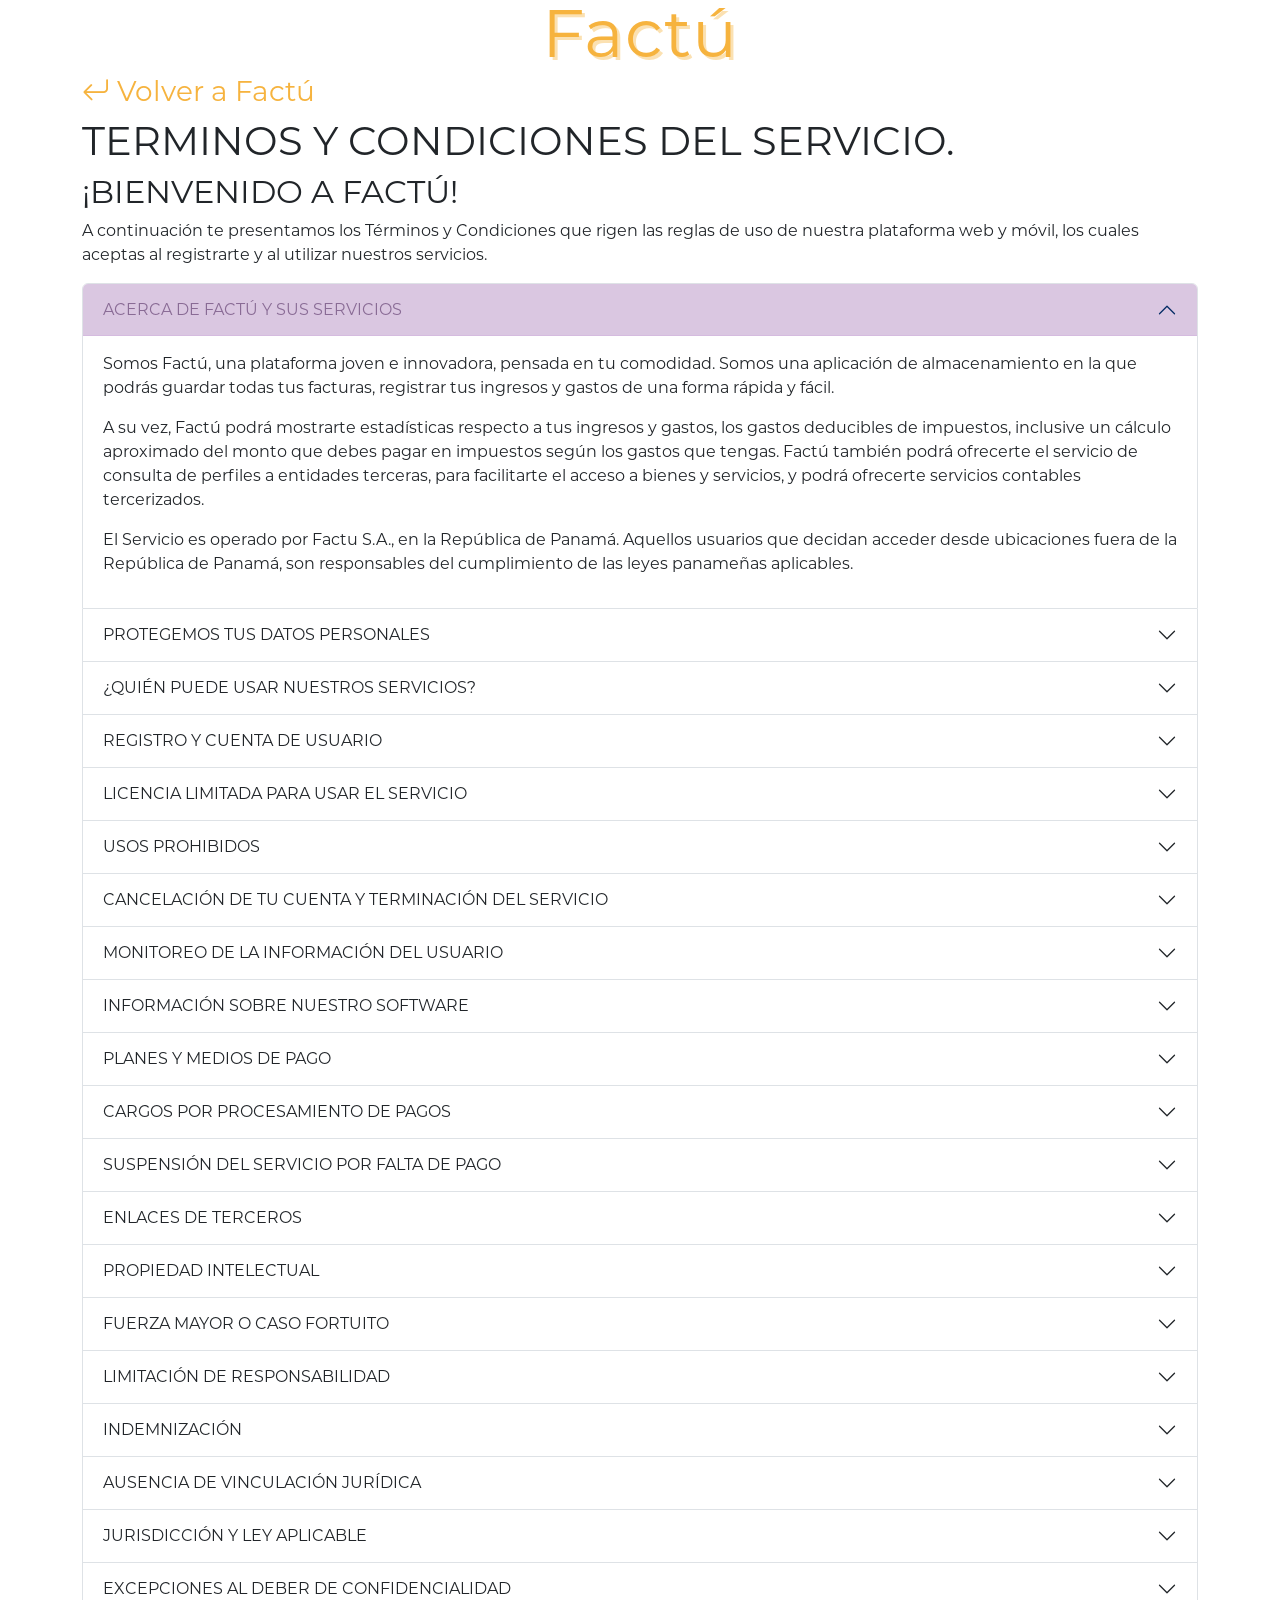
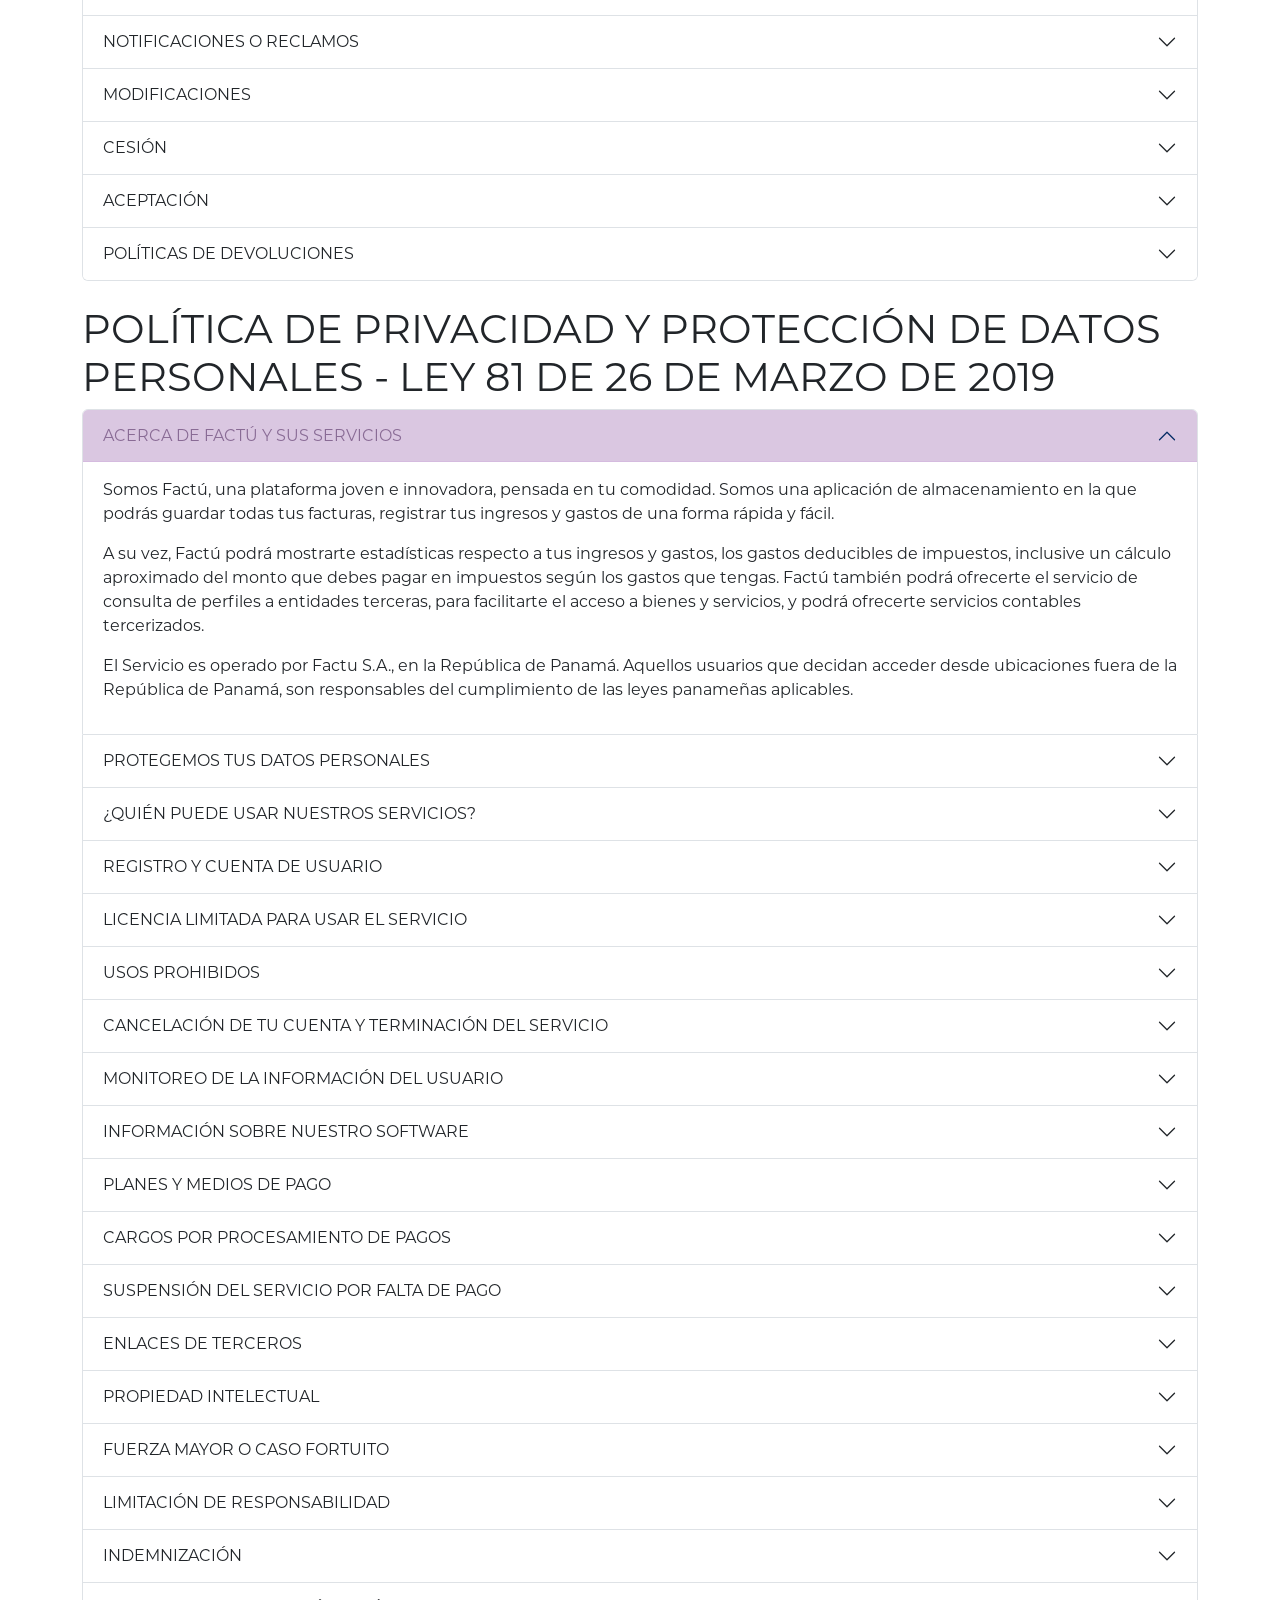
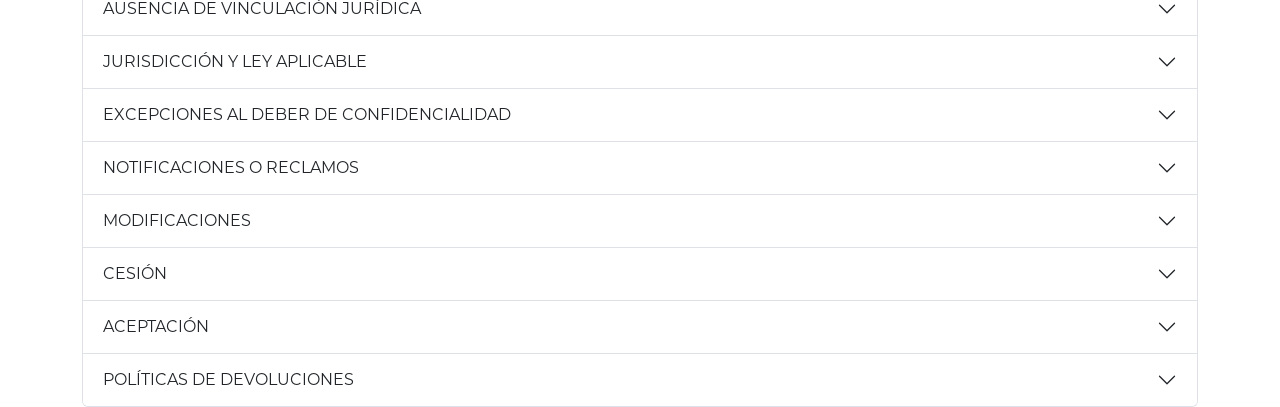
==== commit 5b308f91: "Adding a go back button" ====
--- a/index.html
+++ b/index.html
@@ -13,6 +13,7 @@
     <script src="https://cdn.jsdelivr.net/npm/bootstrap@5.2.0/dist/js/bootstrap.bundle.min.js"
         integrity="sha384-A3rJD856KowSb7dwlZdYEkO39Gagi7vIsF0jrRAoQmDKKtQBHUuLZ9AsSv4jD4Xa"
         crossorigin="anonymous"></script>
+    <link rel="stylesheet" href="https://cdn.jsdelivr.net/npm/bootstrap-icons@1.9.1/font/bootstrap-icons.css">
     <link href="./index.css" rel="stylesheet" />
     <!-- <style> -->
 
@@ -34,7 +35,16 @@
     <!-- <div class="card-body"> -->
 
     <!-- <img src="./img/icon.png" class="img-thumbnail rounded mx-auto d-block" alt="factu-icon"> -->
-    <h1 class="title-text">Factú</h1>
+    <a href="https://www.factutech.com">
+        <h1 class="title-text">Factú</h1>
+    </a>
+    <!--  go back to website factu -->
+    <a href="https://www.factutech.com">
+
+        <h3><i class="bi bi-arrow-return-left"></i> Volver a Factú</h3>
+        <!-- <img src="./img/factu-text.png" class="img-thumbnail rounded mx-auto d-block" alt="factu-icon"> -->
+    </a>
+
     <h1 id="terminos-y-condiciones-title">
         TERMINOS Y CONDICIONES DEL SERVICIO.
     </h1>
@@ -46,271 +56,6 @@
         plataforma web y móvil, los cuales aceptas al registrarte y al utilizar nuestros servicios.
     </p>
 
-
-    <div class="accordion" id="terminosycondiciones">
-        <div class="accordion-item">
-            <h2 class="accordion-header" id="heading1">
-                <button class="accordion-button" type="button" data-bs-toggle="collapse" data-bs-target="#collapse1"
-                    aria-expanded="true" aria-controls="collapse1">
-                    <h3>ACERCA DE FACTÚ Y SUS SERVICIOS</h3>
-                </button>
-            </h2>
-            <div id="collapse1" class="accordion-collapse collapse show" aria-labelledby="heading1"
-                data-bs-parent="#terminosycondiciones">
-                <div class="accordion-body">
-                    <p> Somos Factú, una plataforma joven e innovadora, pensada en tu
-                        comodidad. Somos una
-                        aplicación de almacenamiento en la que podrás guardar todas tus facturas, registrar tus
-                        ingresos y gastos de una forma rápida y fácil.</p>
-                    <p>A su vez, Factú podrá mostrarte estadísticas respecto a tus ingresos
-                        y gastos, los gastos
-                        deducibles de impuestos, inclusive un cálculo aproximado del monto que debes pagar en
-                        impuestos según los gastos que tengas. Factú también podrá ofrecerte el servicio de
-                        consulta
-                        de perfiles a entidades terceras, para facilitarte el acceso a bienes y servicios, y
-                        podrá
-                        ofrecerte servicios contables tercerizados.</p>
-                    <p>El Servicio es operado por Factu S.A., en la República de Panamá.
-                        Aquellos usuarios que
-                        decidan acceder desde ubicaciones fuera de la República de Panamá, son responsables del
-                        cumplimiento de las leyes panameñas aplicables.</p>
-                    </p>
-                </div>
-            </div>
-        </div>
-        <div class="accordion-item">
-            <h2 class="accordion-header" id="heading2">
-                <button class="accordion-button collapsed" type="button" data-bs-toggle="collapse"
-                    data-bs-target="#collapse2" aria-expanded="false" aria-controls="collapse2">
-                    <h3> PROTEGEMOS TUS DATOS PERSONALES</h3>
-                </button>
-            </h2>
-            <div id="collapse2" class="accordion-collapse collapse" aria-labelledby="heading2"
-                data-bs-parent="#terminosycondiciones">
-                <div class="accordion-body">
-                    Factú valora tus datos personales por lo tanto, no vendemos tu información a terceros y nos
-                    aseguramos de mantener una plataforma segura y encriptada para protegerlos. Puedes leer más
-                    acerca de nuestras políticas de privacidad en este enlace.
-                </div>
-            </div>
-        </div>
-        <div class="accordion-item">
-            <h2 class="accordion-header" id="heading3">
-                <button class="accordion-button collapsed" type="button" data-bs-toggle="collapse"
-                    data-bs-target="#collapse3" aria-expanded="false" aria-controls="collapse3">
-                    <h3>¿QUIÉN PUEDE USAR NUESTROS SERVICIOS?</h3>
-                </button>
-            </h2>
-            <div id="collapse3" class="accordion-collapse collapse" aria-labelledby="heading3"
-                data-bs-parent="#terminosycondiciones">
-                <div class="accordion-body">
-                    <h3>Personas Naturales</h3>
-                    Todos los usuarios que se registren aseguran que cumplen con la edad mínima legal y con
-                    todas las leyes de Panamá al momento de ingresar a nuestra plataforma.
-                    <h3>Empresas</h3>
-                    Si el usuario representa a una organización, damos por sentado que tiene la capacidad para
-                    actuar en nombre de la misma, y que dicha organización acepta ceñirse a este contrato y
-                    obligarse frente a Factú.
-                    Dirígete a nuestra sección de empresas y te explicaremos detalladamente todo lo que debes
-                    conocer, cumplir y aceptar para usar los servicios de nuestra plataforma.
-
-                </div>
-            </div>
-        </div>
-        <div class="accordion-item">
-            <h2 class="accordion-header" id="heading4">
-                <button class="accordion-button collapsed" type="button" data-bs-toggle="collapse"
-                    data-bs-target="#collapse4" aria-expanded="false" aria-controls="collapse4">
-                    <h3>REGISTRO Y CUENTA DE USUARIO</h3>
-                </button>
-            </h2>
-            <div id="collapse4" class="accordion-collapse collapse" aria-labelledby="heading4"
-                data-bs-parent="#terminosycondiciones">
-                <div class="accordion-body">
-                    <p> Para utilizar nuestra plataforma deberás registrarte, proporcionando tus datos
-                        personales
-                        para seleccionar una contraseña.
-                        Por este medio aceptas que toda la información que nos proporciones será verdadera, y te
-                        comprometes a mantenerla actualizada, y segura.
-                    </p>
-                    <p>Factú no es responsable de ninguna pérdida o daño que surja por descuido o negligencia,
-                        en
-                        cuidado y confidencialidad que debe procurar para mantener su contraseña segura.
-                        En caso contrario, constituirá un incumplimiento a estos términos y condiciones y puede
-                        resultar en la terminación inmediata de su cuenta.
-                    </p>
-                </div>
-            </div>
-        </div>
-
-        <div class="accordion-item">
-            <h2 class="accordion-header" id="heading5">
-                <button class="accordion-button collapsed" type="button" data-bs-toggle="collapse"
-                    data-bs-target="#collapse5" aria-expanded="false" aria-controls="collapse5">
-                    <h3>LICENCIA LIMITADA PARA USAR EL SERVICIO</h3>
-                </button>
-            </h2>
-            <div id="collapse5" class="accordion-collapse collapse" aria-labelledby="heading5"
-                data-bs-parent="#terminosycondiciones">
-                <div class="accordion-body">
-                    <p>Sujeto a todos los términos y condiciones, Factú te otorga una licencia personal no
-                        exclusiva, no sublicenciable, no transferible para acceder y usar el Servicio. Factú, a
-                        su
-                        entera discreción, puede en cualquier momento suspender o cancelar cualquier licencia
-                        bajo
-                        el presente contrato, y deshabilitar la plataforma o cualquier parte de la misma, sin
-                        previo
-                        aviso.</p>
-                    <p>Factú se reserva el derecho de agregar o quitar características o funciones al Servicio
-                        en
-                        cualquier momento a su sola discreción.</p>
-
-                </div>
-            </div>
-        </div>
-
-        <div class="accordion-item">
-            <h2 class="accordion-header" id="heading6">
-                <button class="accordion-button collapsed" type="button" data-bs-toggle="collapse"
-                    data-bs-target="#collapse6" aria-expanded="false" aria-controls="collapse6">
-                    <h3>USOS PROHIBIDOS</h3>
-                </button>
-            </h2>
-            <div id="collapse6" class="accordion-collapse collapse" aria-labelledby="heading6"
-                data-bs-parent="#terminosycondiciones">
-                <div class="accordion-body">
-                    <ol type="a">
-                        <li>Suplantar la identidad de otra persona.</li>
-                        <li>Usar una dirección de correo electrónico o un nombre de usuario que sea profano,
-                            ofensivo o inapropiado.</li>
-                        <li>Permitir que cualquier otra persona utilice su cuenta y contraseña.</li>
-                        i tienes conocimiento o sospechas de que tu cuenta ha sido utilizada por otra persona, o
-                        que ha ocurrido alguna violación de privacidad o seguridad, deberás notificarlo de
-                        inmediato enviándonos un correo electrónico a atencion@factutech.com
-                        <li>Causar, permitir o autorizar la modificación, creación de trabajos derivados,
-                            traducción, ingeniería inversa, descompilación, desmontaje o piratería de la
-                            Plataforma o del Servicio.</li>
-                        <li>Vender, ceder, alquilar, arrendar, actuar como oficina de servicio, o conceder
-                            derechos en la Plataforma a través de sublicencia, sin el previo consentimiento
-                            explícito y por escrito de Factú.</li>
-                        <li>Hacer cualquier declaración o representación falsa, o engañosa con respecto a Factú
-                            y / o a la Plataforma o Servicio.</li>
-                        <li>Instituir, ayudar o involucrarse en cualquier tipo de ataque incluyendo, sin
-                            limitación, ataques de denegación de servicio en la plataforma o intentar de otra
-                            manera interrumpir el Servicio o el uso de cualquier otra persona de Factú.</li>
-                        <li>Intentar obtener acceso no autorizado a la plataforma, al Servicio, a las Cuentas
-                            registradas a otros usuarios, o a los sistemas informáticos o redes conectadas a
-                            Factú.</li>
-                        <li>Usar la Plataforma para desarrollar, generar, transmitir o almacenar información que
-                            sea difamatoria, dañina, abusiva, obscena u odiosa.</li>
-                        <li>Obstaculizar o interferir en el desempeño normal del uso del Servicio.</li>
-                        <li>Realizar cualquier comunicación comercial no solicitada y no permitida por la ley
-                            aplicable.</li>
-                        <li>Hacer cualquier declaración o representación falsa o engañosa.</li>
-                        <li>interceptar, cualquier protocolo de comunicaciones utilizado por el Software, ya sea
-                            mediante el uso de un analizador de red, un analizador de paquetes (Sniffer) u otro
-                            dispositivo.</li>
-                        <li>Utilizar cualquier tipo de bot, araña, virus, reloj, contador de tiempo, gusano,
-                            bloqueo de software, dispositivos “drop dead”, caballo de Troya, puerta de trampa,
-                            bomba de tiempo o cualquier otro código, instrucciones o software de terceros
-                            diseñado para proporcionar un medio de acceso no autorizado, o distorsionar,
-                            eliminar, dañar o desarmar, la Plataforma o el Software.</li>
-                    </ol>
-                </div>
-            </div>
-        </div>
-
-        <div class="accordion-item">
-            <h2 class="accordion-header" id="heading7">
-                <button class="accordion-button collapsed" type="button" data-bs-toggle="collapse"
-                    data-bs-target="#collapse7" aria-expanded="false" aria-controls="collapse7">
-                    <h3>CANCELACIÓN DE TU CUENTA Y TERMINACIÓN DEL SERVICIO</h3>
-                </button>
-            </h2>
-            <div id="collapse7" class="accordion-collapse collapse" aria-labelledby="heading7"
-                data-bs-parent="#terminosycondiciones">
-                <div class="accordion-body">
-                    <p>Factú puede cancelar tu cuenta, borrar tu Información de Registro y la información que
-                        hayas proporcionado a través de la plataforma en cualquier momento, sin previo aviso.
-                    </p>
-                    <p>Factú no será responsable de ningún daño o pérdida resultante de la eliminación de
-                        cualquier contenido del usuario en la Plataforma.</p>
-                    <p>Puedes cancelar tu cuenta en cualquier momento, lo cuál dará lugar a la suspensión del
-                        servicio, y eliminación de tus datos de nuestra plataforma </p>
-                    <p>Factú se reserva el derecho de restringir o bloquear temporalmente o permanentemente el
-                        acceso a la Plataforma a cualquier usuario que haya incumplido estos términos y
-                        condiciones.</p>
-                    <p>Si crees que tu cuenta se ha cancelado por error escríbenos a ayuda@factutech.com</p>
-
-                </div>
-            </div>
-        </div>
-
-        <div class="accordion-item">
-            <h2 class="accordion-header" id="heading8">
-                <button class="accordion-button collapsed" type="button" data-bs-toggle="collapse"
-                    data-bs-target="#collapse8" aria-expanded="false" aria-controls="collapse8">
-                    <h3>MONITOREO DE LA INFORMACIÓN DEL USUARIO</h3>
-                </button>
-            </h2>
-            <div id="collapse8" class="accordion-collapse collapse" aria-labelledby="heading8"
-                data-bs-parent="#terminosycondiciones">
-                <div class="accordion-body">
-                    <p>La información personal del usuario, sus comentarios y otras comunicaciones en línea
-                        (incluyendo, texto de chat, comunicaciones de voz, direcciones IP) pueden ser
-                        monitoreados según sea necesario para proporcionarle un mejor servicio</p>
-                </div>
-            </div>
-        </div>
-
-        <div class="accordion-item">
-            <h2 class="accordion-header" id="heading9">
-                <button class="accordion-button collapsed" type="button" data-bs-toggle="collapse"
-                    data-bs-target="#collapse9" aria-expanded="false" aria-controls="collapse9">
-                    <h3>INFORMACIÓN SOBRE NUESTRO SOFTWARE</h3>
-                </button>
-            </h2>
-            <div id="collapse9" class="accordion-collapse collapse" aria-labelledby="heading9"
-                data-bs-parent="#terminosycondiciones">
-                <div class="accordion-body">
-                    <p>Nuestra plataforma incluye un software descargable. Al aceptar estos términos y
-                        condiciones, nos das permiso para que dicho software se actualice cada vez que haya una
-                        nueva versión o función, sujeto a lo especificado en los ajustes de tu dispositivo.</p>
-                    <p>Factú te otorga una licencia personal gratuita, intransmisible y no exclusiva para
-                        utilizar dicho software como parte del Servicio.</p>
-                    <p>Está prohibido copiar, modificar, transformar, distribuir, vender o arrendar cualquier
-                        parte del software, así como tratar de aplicar un procedimiento de ingeniería inversa o
-                        intentar extraer su código fuente, salvo que la ley prohíba estas restricciones o que
-                        cuentes con el permiso escrito de Factú.</p>
-
-                </div>
-            </div>
-        </div>
-
-        <div class="accordion-item">
-            <h2 class="accordion-header" id="heading10">
-                <button class="accordion-button collapsed" type="button" data-bs-toggle="collapse"
-                    data-bs-target="#collapse10" aria-expanded="false" aria-controls="collapse10">
-                    <h3>PLANES Y MEDIOS DE PAGO</h3>
-                </button>
-            </h2>
-            <div id="collapse10" class="accordion-collapse collapse" aria-labelledby="heading10"
-                data-bs-parent="#terminosycondiciones">
-                <div class="accordion-body">
-                    <p>Nuestra plataforma incluye un software descargable. Al aceptar estos términos y
-                        condiciones, nos das permiso para que dicho software se actualice cada vez que haya una
-                        nueva versión o función, sujeto a lo especificado en los ajustes de tu dispositivo.</p>
-                    <p>Factú te otorga una licencia personal gratuita, intransmisible y no exclusiva para
-                        utilizar dicho software como parte del Servicio.</p>
-                    <p>Está prohibido copiar, modificar, transformar, distribuir, vender o arrendar cualquier
-                        parte del software, así como tratar de aplicar un procedimiento de ingeniería inversa o
-                        intentar extraer su código fuente, salvo que la ley prohíba estas restricciones o que
-                        cuentes con el permiso escrito de Factú.</p>
-
-                </div>
-            </div>
-        </div>
-    </div>
     <div id="terminosycondiciones"></div>
 
     <br />
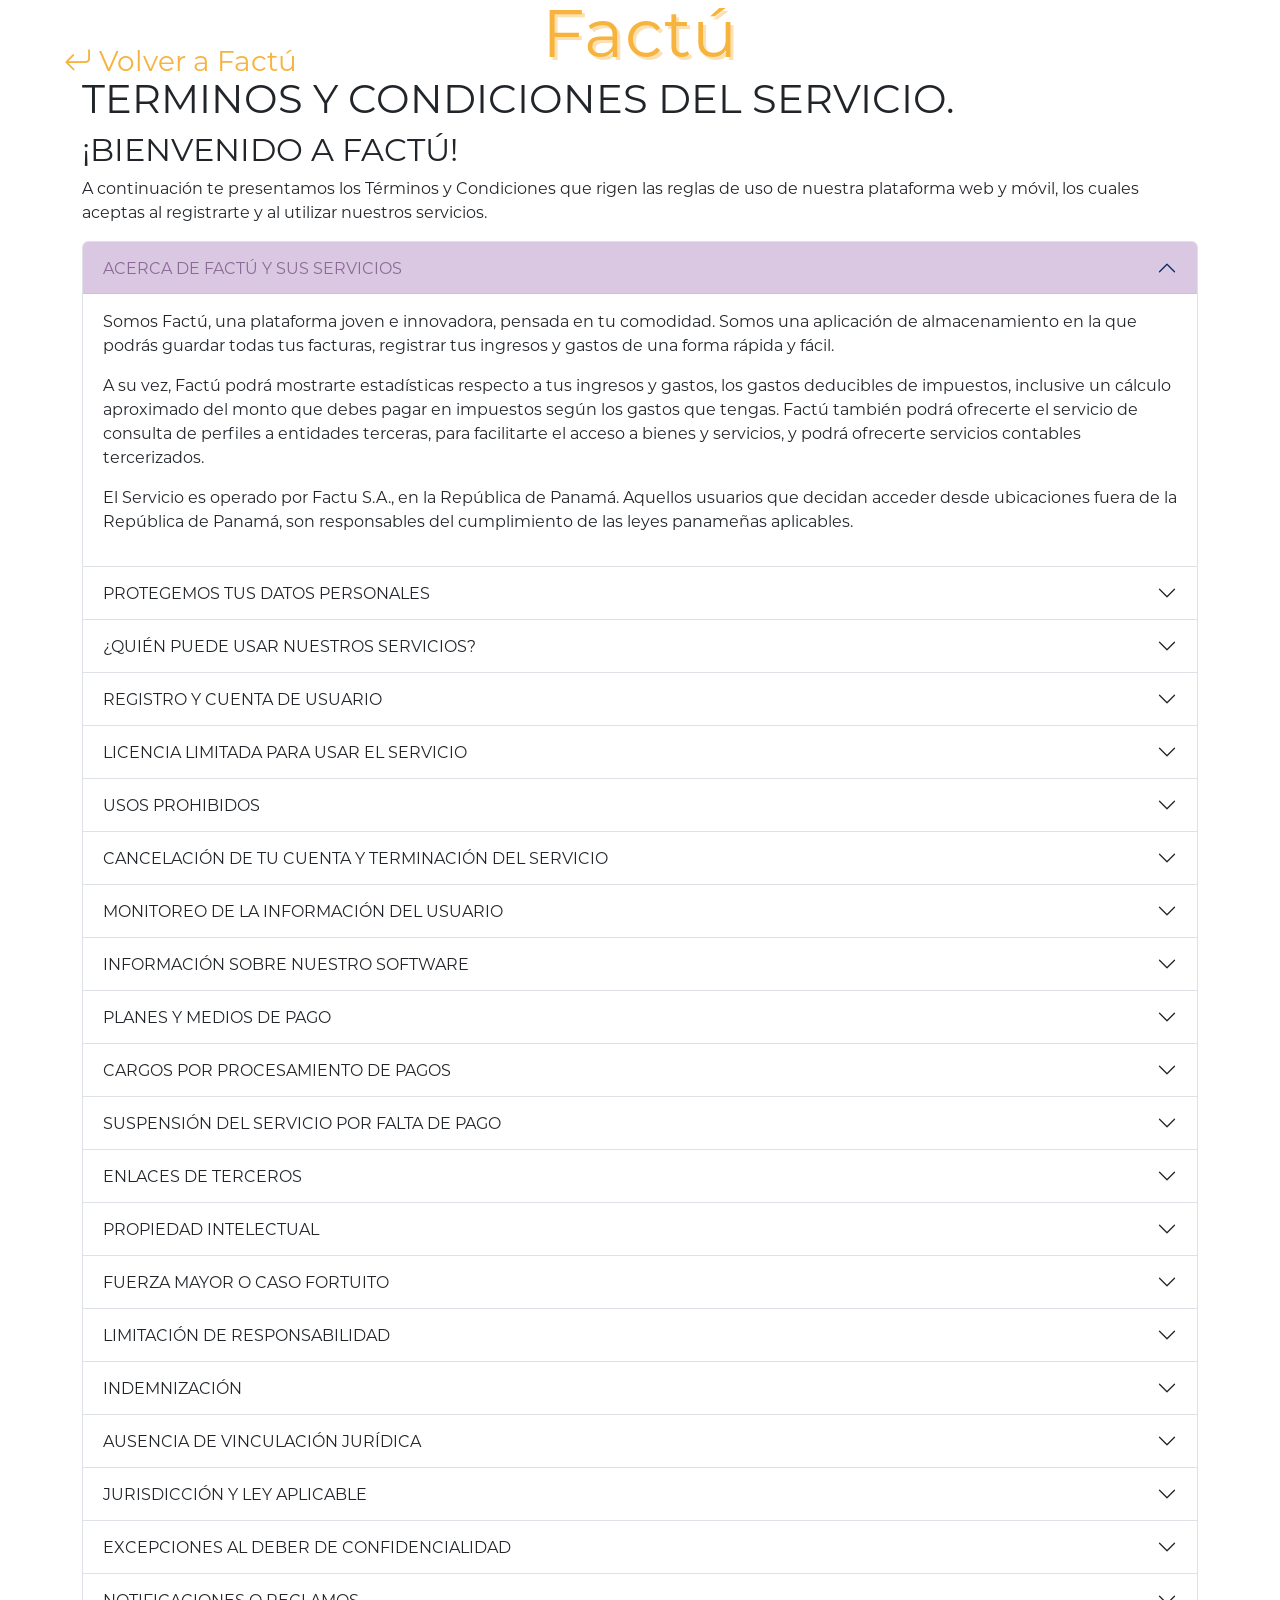
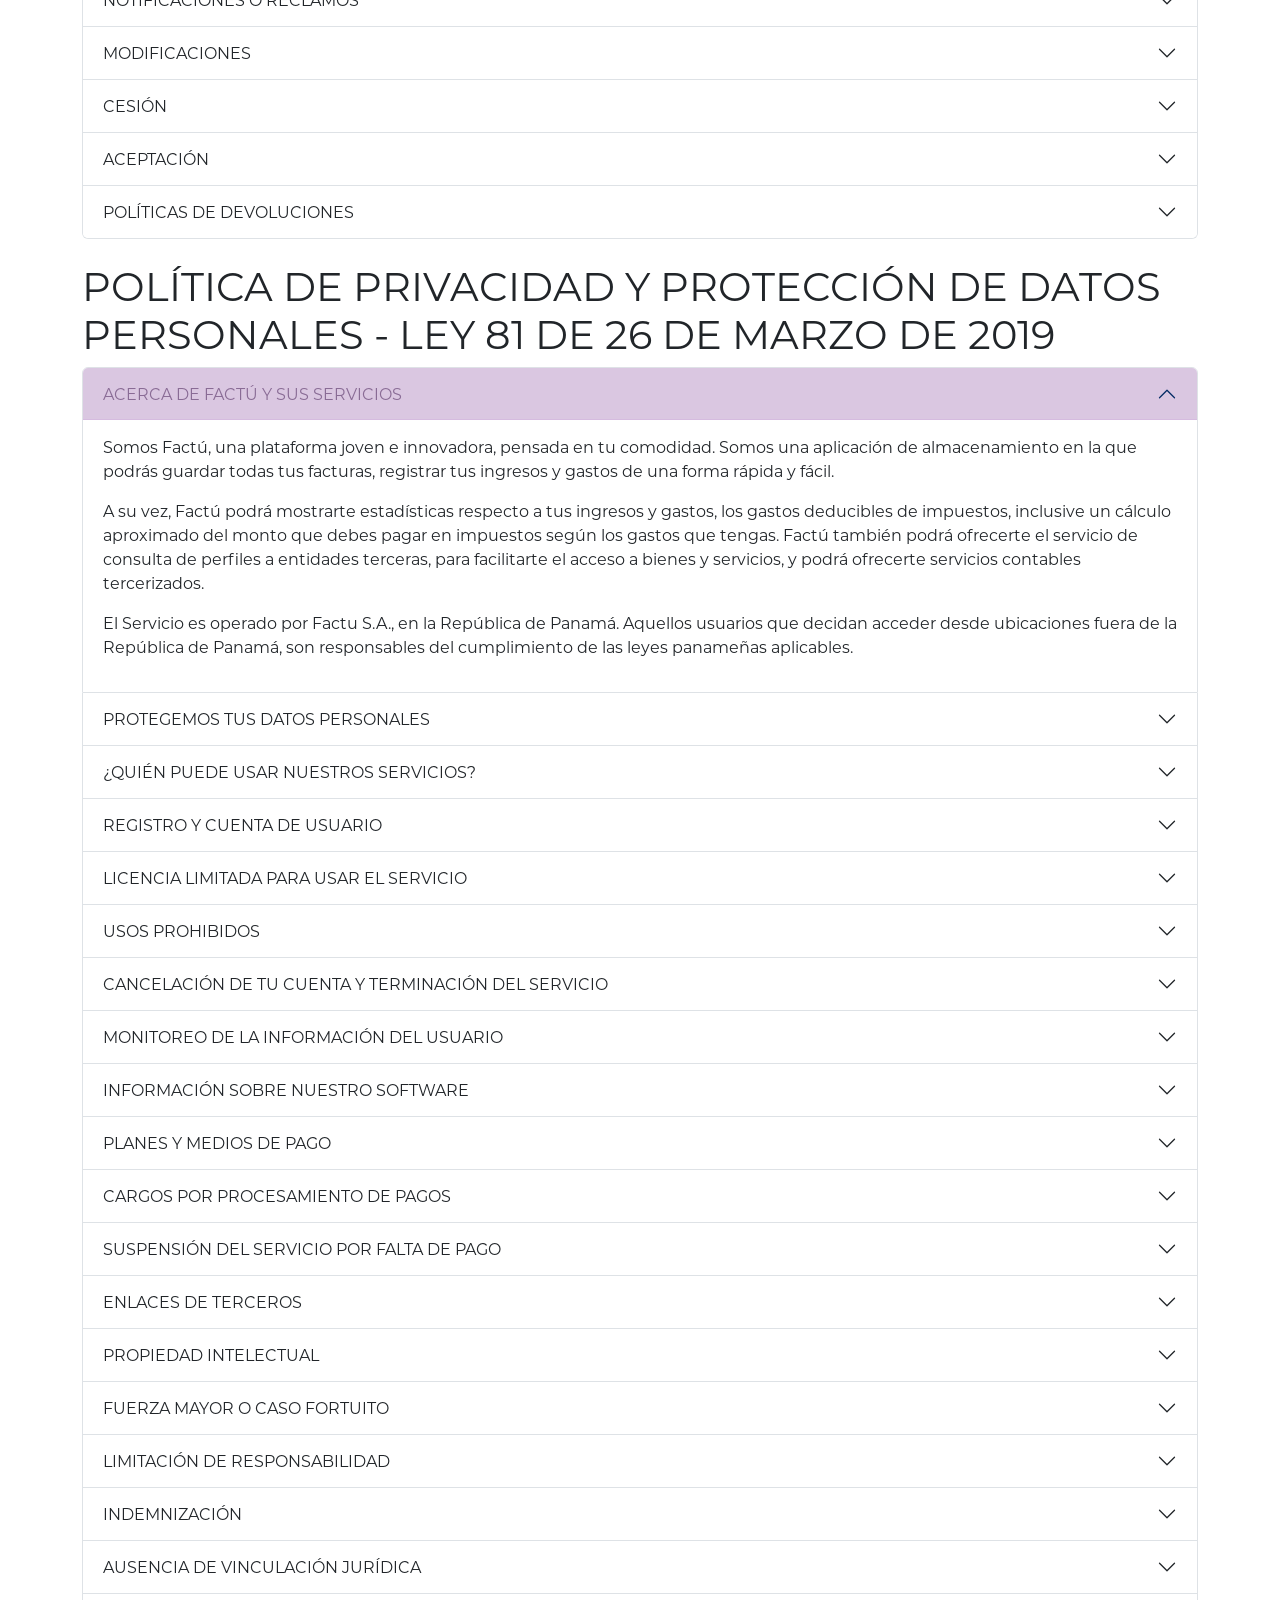
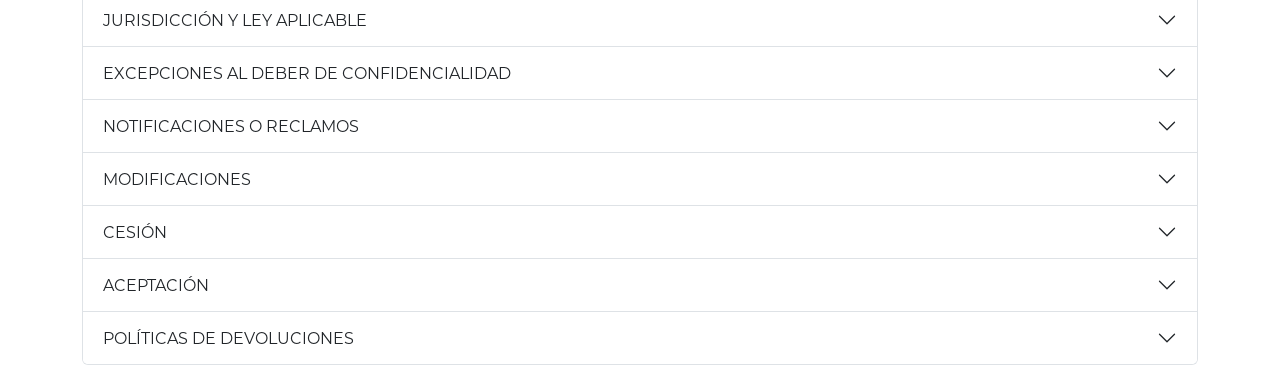
==== commit 3bcb0546: "New asap changes to policies" ====
--- a/index.html
+++ b/index.html
@@ -39,8 +39,7 @@
         <h1 class="title-text">Factú</h1>
     </a>
     <!--  go back to website factu -->
-    <a href="https://www.factutech.com">
-
+    <a class="go-back-icon" href="https://www.factutech.com">
         <h3><i class="bi bi-arrow-return-left"></i> Volver a Factú</h3>
         <!-- <img src="./img/factu-text.png" class="img-thumbnail rounded mx-auto d-block" alt="factu-icon"> -->
     </a>
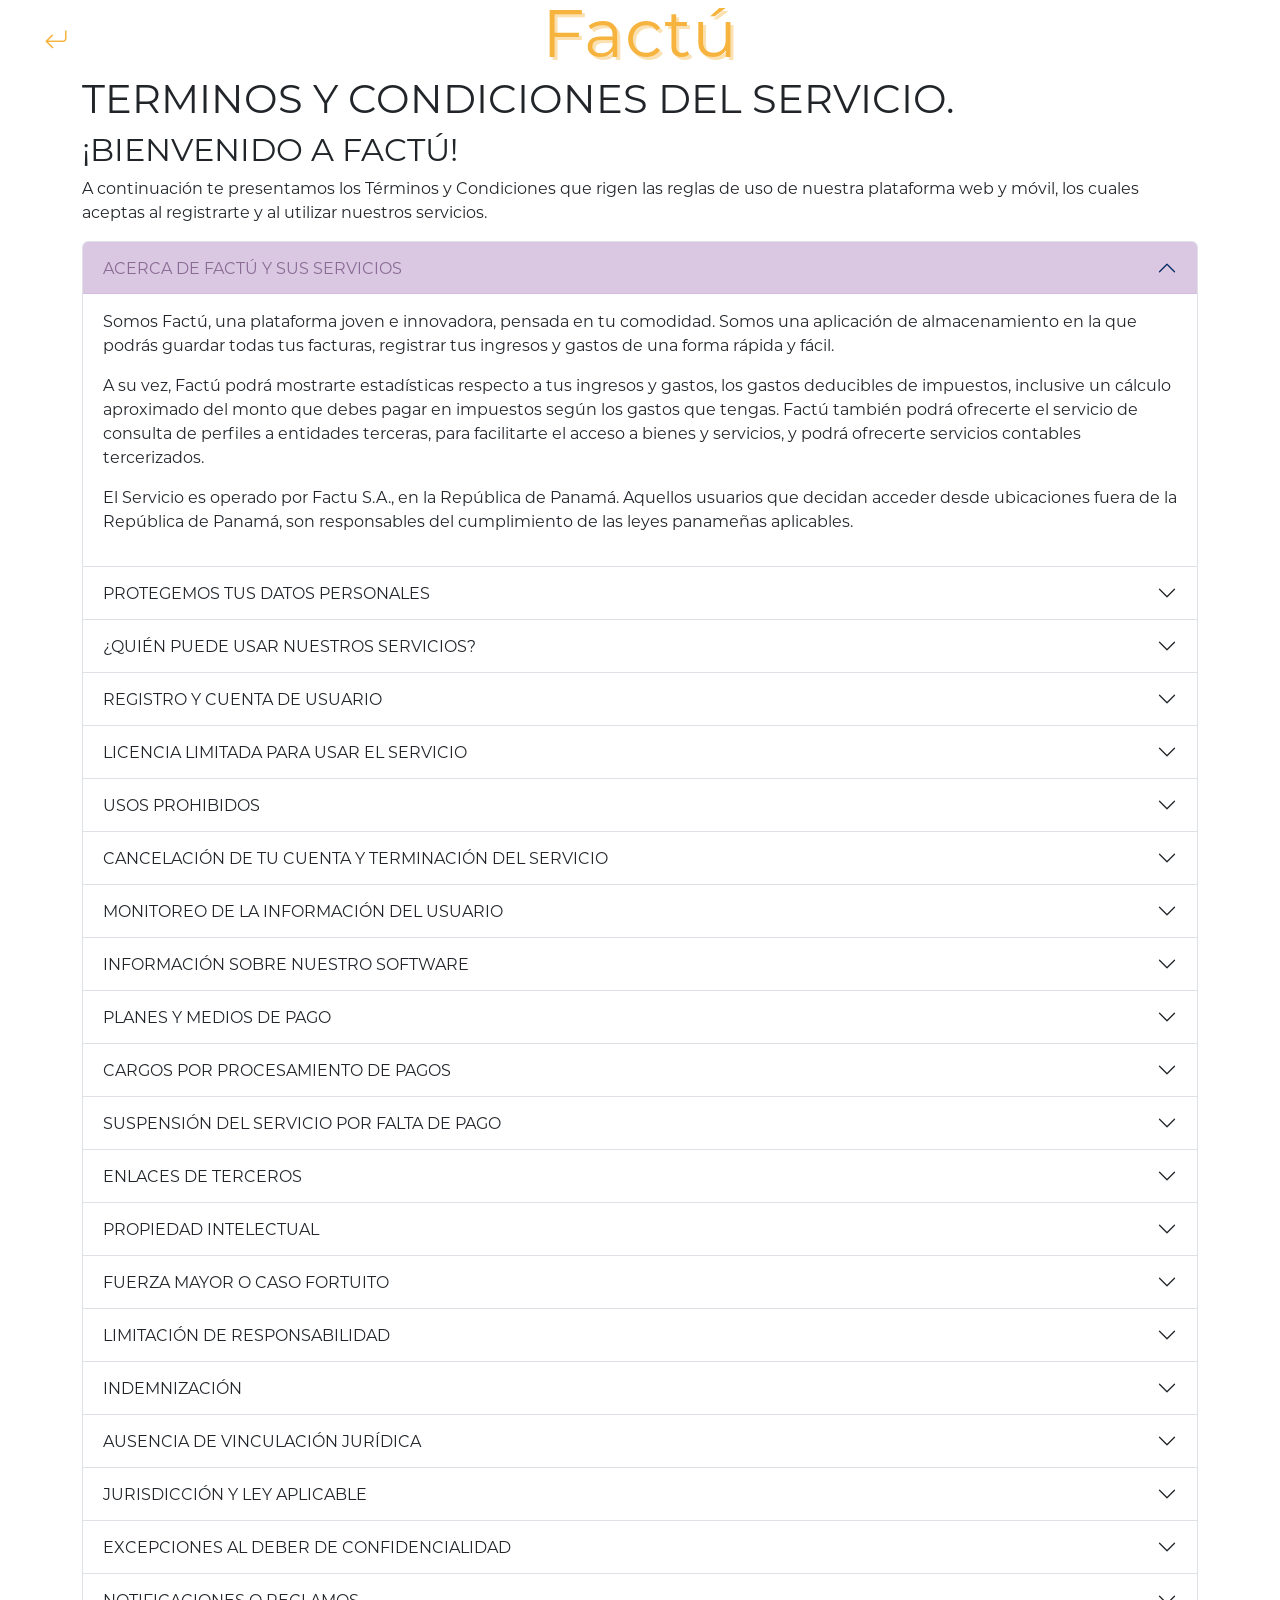
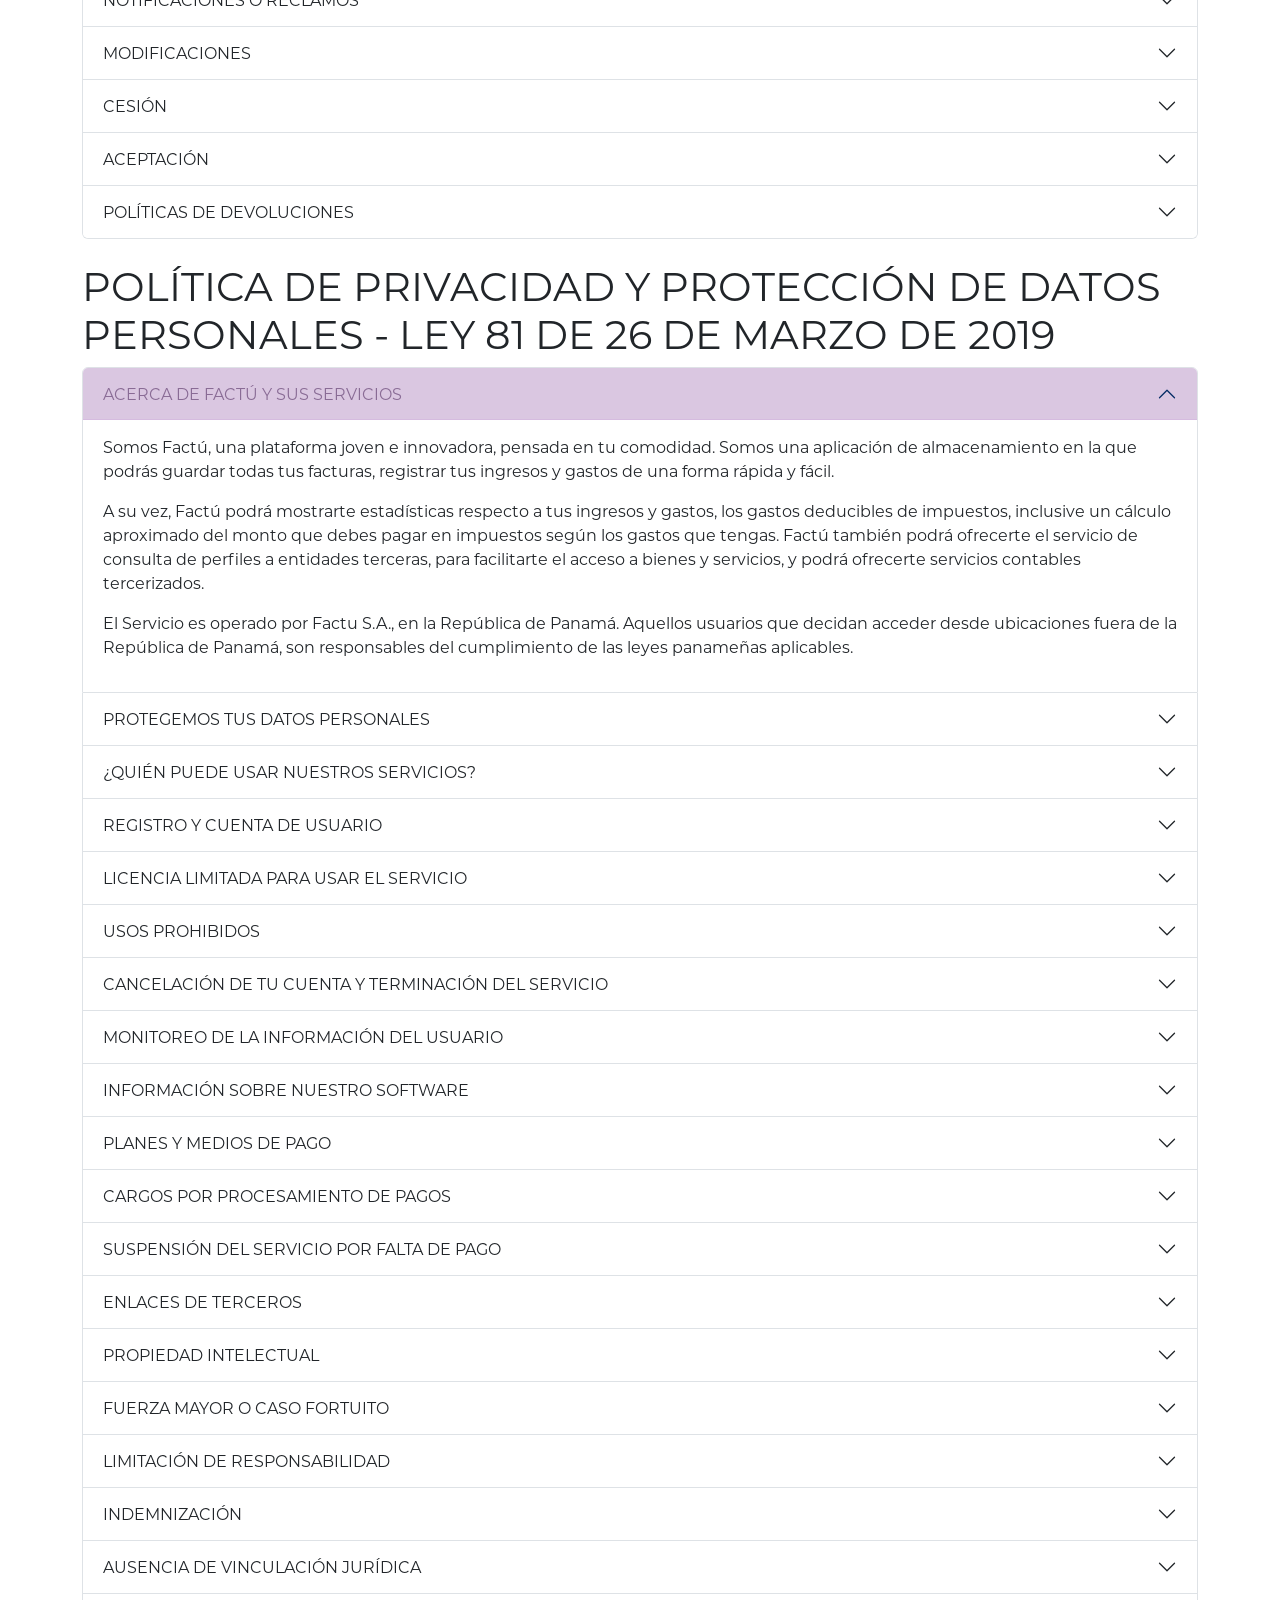
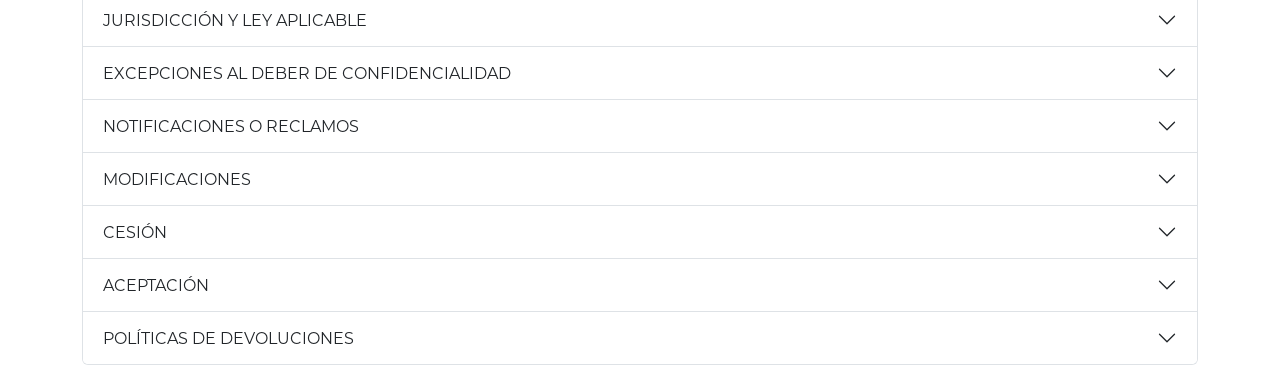
==== commit 4b78818c: "New asap changes to policies" ====
--- a/index.html
+++ b/index.html
@@ -40,7 +40,8 @@
     </a>
     <!--  go back to website factu -->
     <a class="go-back-icon" href="https://www.factutech.com">
-        <h3><i class="bi bi-arrow-return-left"></i> Volver a Factú</h3>
+        <h3 class="" style="display:inline;"> Volver a Factú</h3>
+        <i class="bi bi-arrow-return-left"></i>
         <!-- <img src="./img/factu-text.png" class="img-thumbnail rounded mx-auto d-block" alt="factu-icon"> -->
     </a>
 
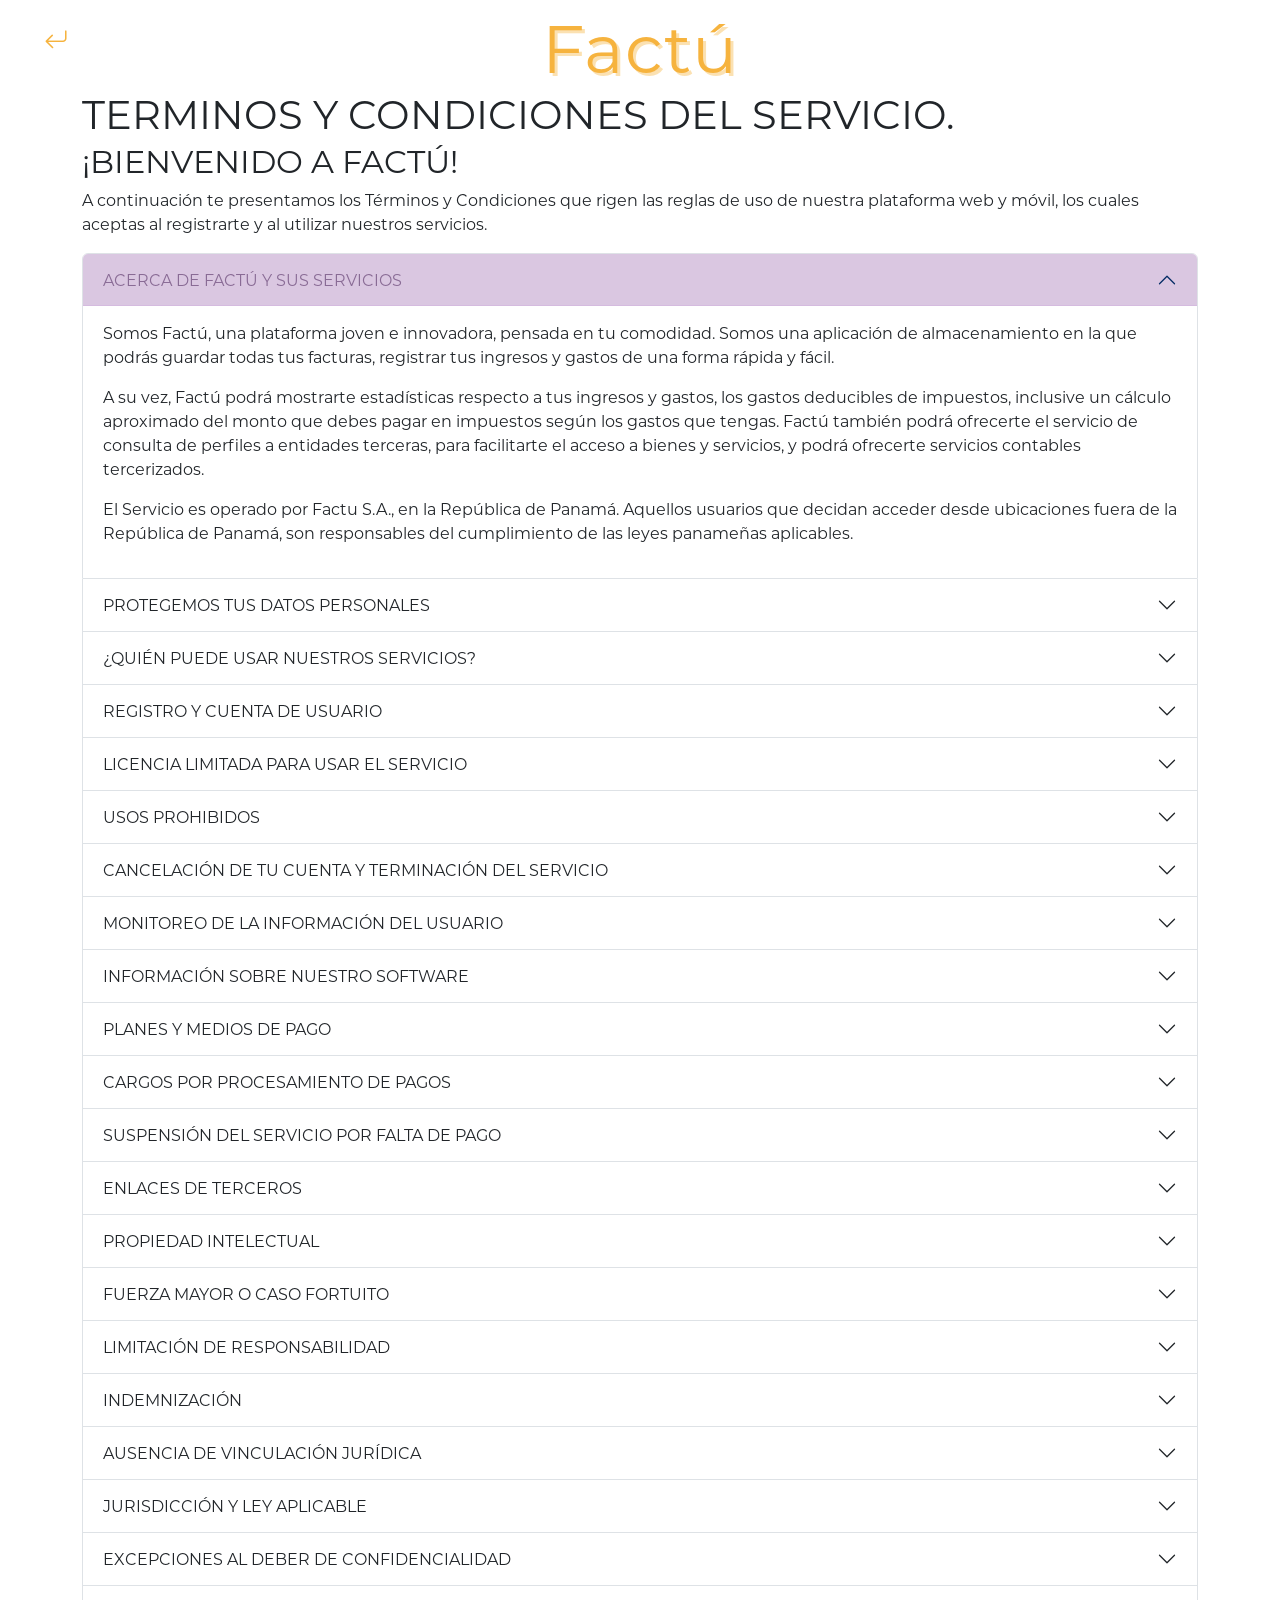
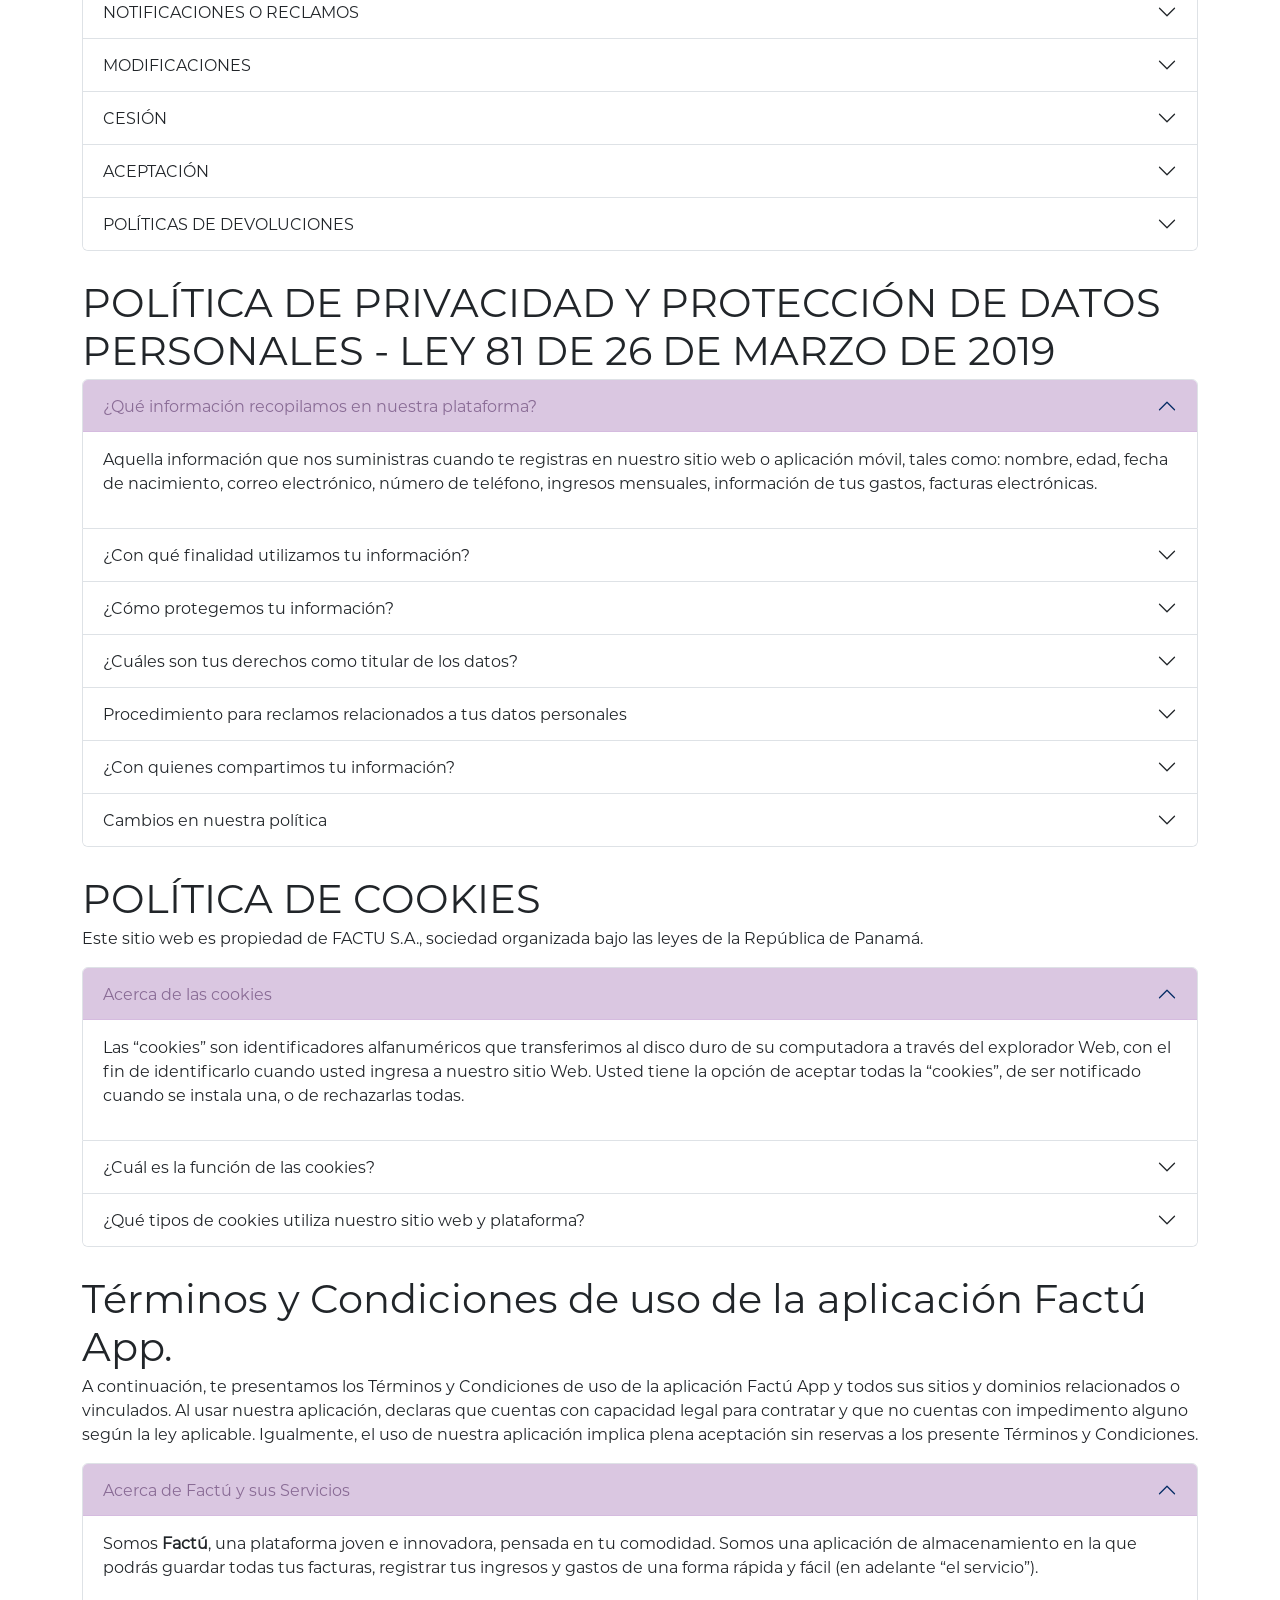
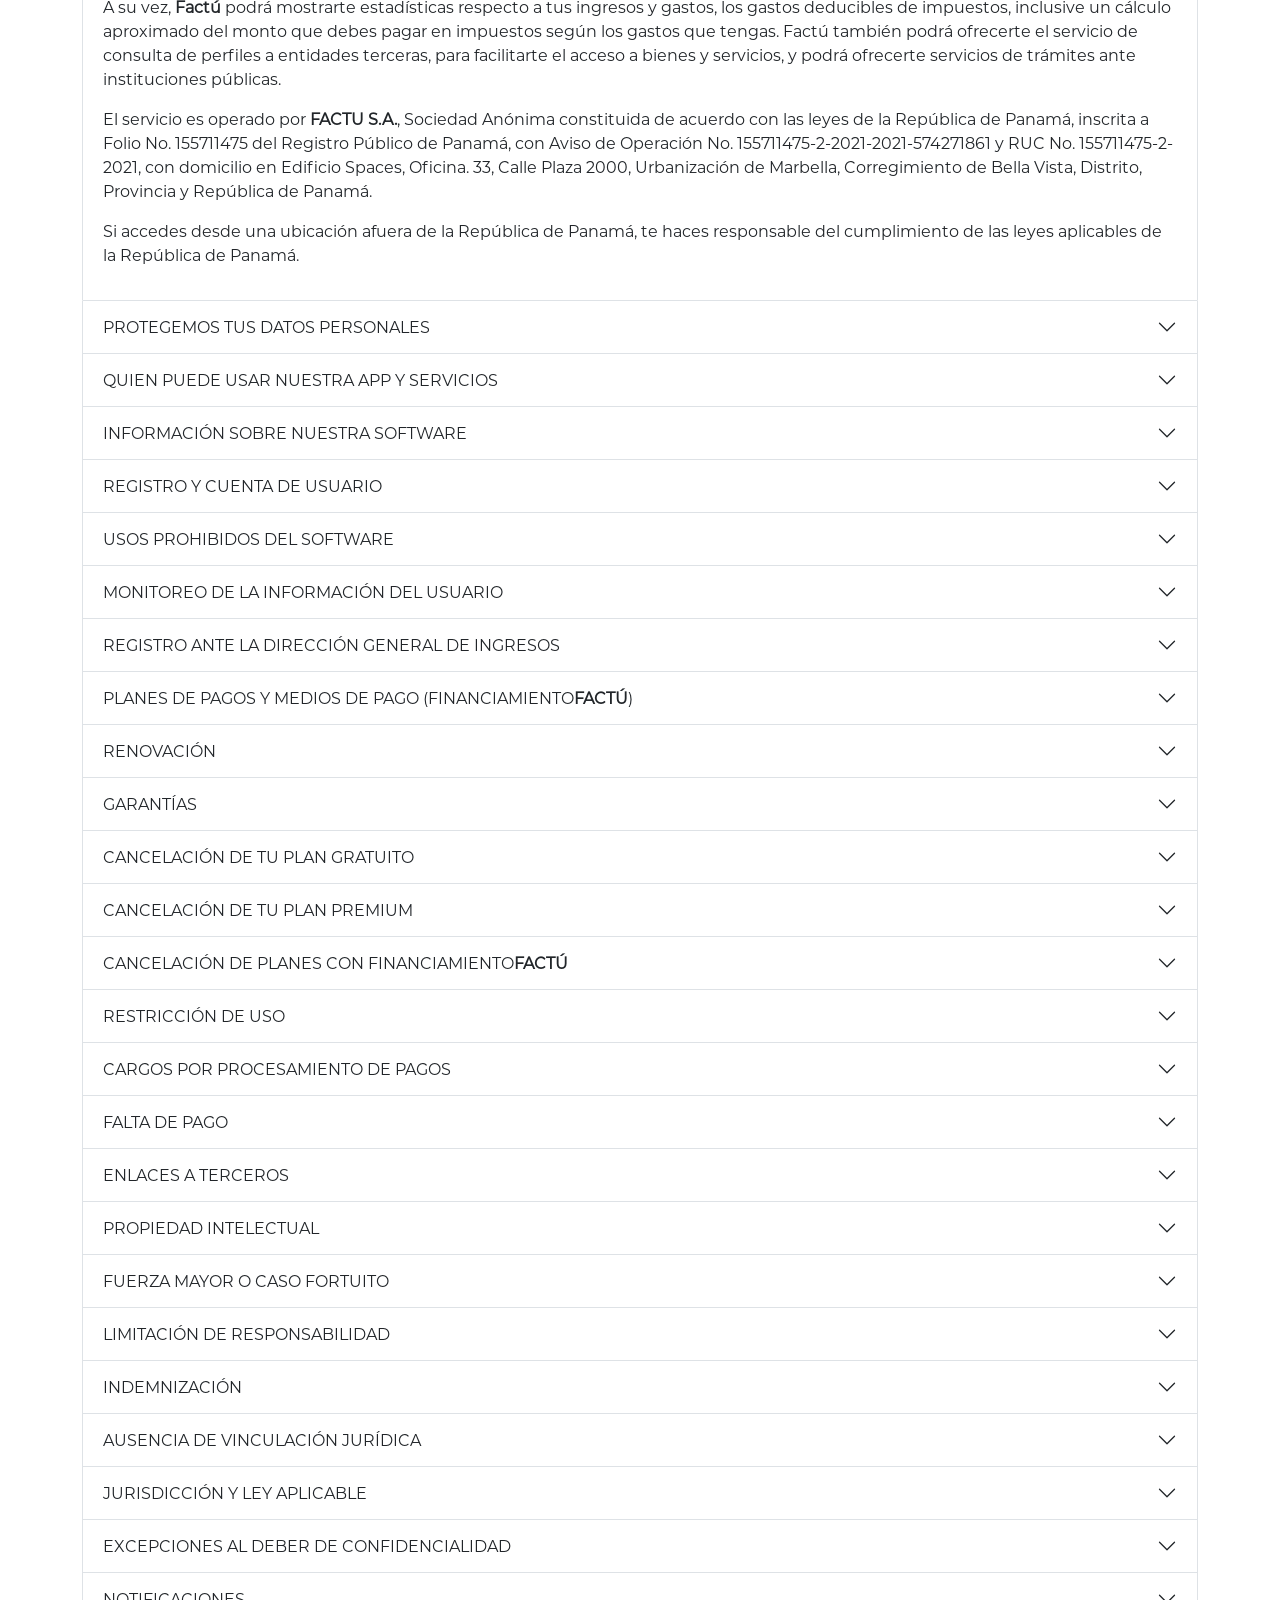
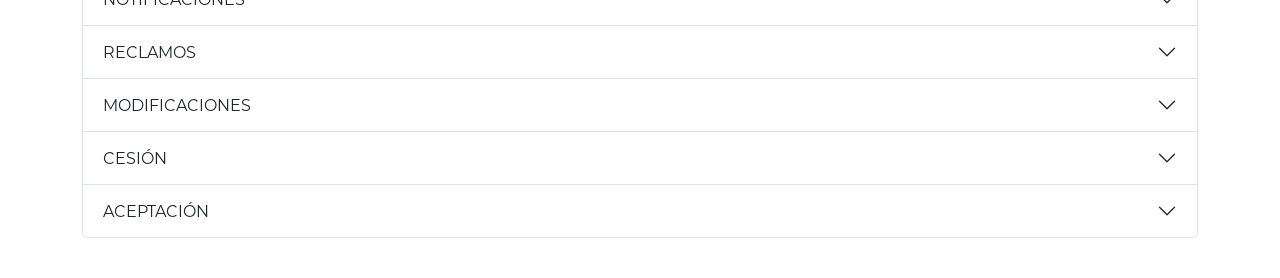
==== commit 0c1fafa5: "added new terms and conditions, updated them, added new sections. etc." ====
--- a/index.html
+++ b/index.html
@@ -22,7 +22,7 @@
     <script src="./index.js" defer></script>
 </head>
 
-<body class="w-100 container">
+<body class="w-100 container my-3">
 
     <div class="animated-bg">
         <video autoplay muted loop id="myVideo">
@@ -45,7 +45,7 @@
         <!-- <img src="./img/factu-text.png" class="img-thumbnail rounded mx-auto d-block" alt="factu-icon"> -->
     </a>
 
-    <h1 id="terminos-y-condiciones-title">
+    <h1 id="terminos-y-condiciones-title" class="my-1">
         TERMINOS Y CONDICIONES DEL SERVICIO.
     </h1>
     <h2>
@@ -58,14 +58,48 @@
 
     <div id="terminosycondiciones"></div>
 
+
+
+
+
+
     <br />
-    <h1 id="politicas-de-privacidad-title">
+    <h1 id="politicas-de-privacidad-title" class="my-1">
         POLÍTICA DE PRIVACIDAD Y PROTECCIÓN DE DATOS PERSONALES - LEY 81 DE 26 DE MARZO DE 2019
     </h1>
     <div id="politicasdeprivacidad"></div>
 
-    <!-- </div> -->
-    <!-- </div> -->
+
+
+
+    <br />
+    <h1 id="politicas-de-cookies-title" class="my-1">
+        POLÍTICA DE COOKIES
+    </h1>
+    <p>
+        Este sitio web es propiedad de FACTU S.A., sociedad organizada bajo las leyes de la República de Panamá.
+    </p>
+    <div id="politicasdecookies"></div>
+
+
+
+
+
+    <br />
+    <h1 id="terminos-y-condiciones-del-uso-de-la-app-title" class="my-1">
+        Términos y Condiciones de uso de la aplicación Factú App.
+    </h1>
+    <p>
+        A continuación, te presentamos los Términos y Condiciones de uso de la aplicación Factú App y todos sus sitios y
+        dominios relacionados o vinculados. Al usar nuestra aplicación, declaras que cuentas con capacidad legal para
+        contratar y que no cuentas con impedimento alguno según la ley aplicable. Igualmente, el uso de nuestra
+        aplicación implica plena aceptación sin reservas a los presente Términos y Condiciones.
+    </p>
+
+    <div id="terminos-y-condiciones-del-uso-de-la-app"></div>
+    <br />
+
+
 </body>
 
 </html>
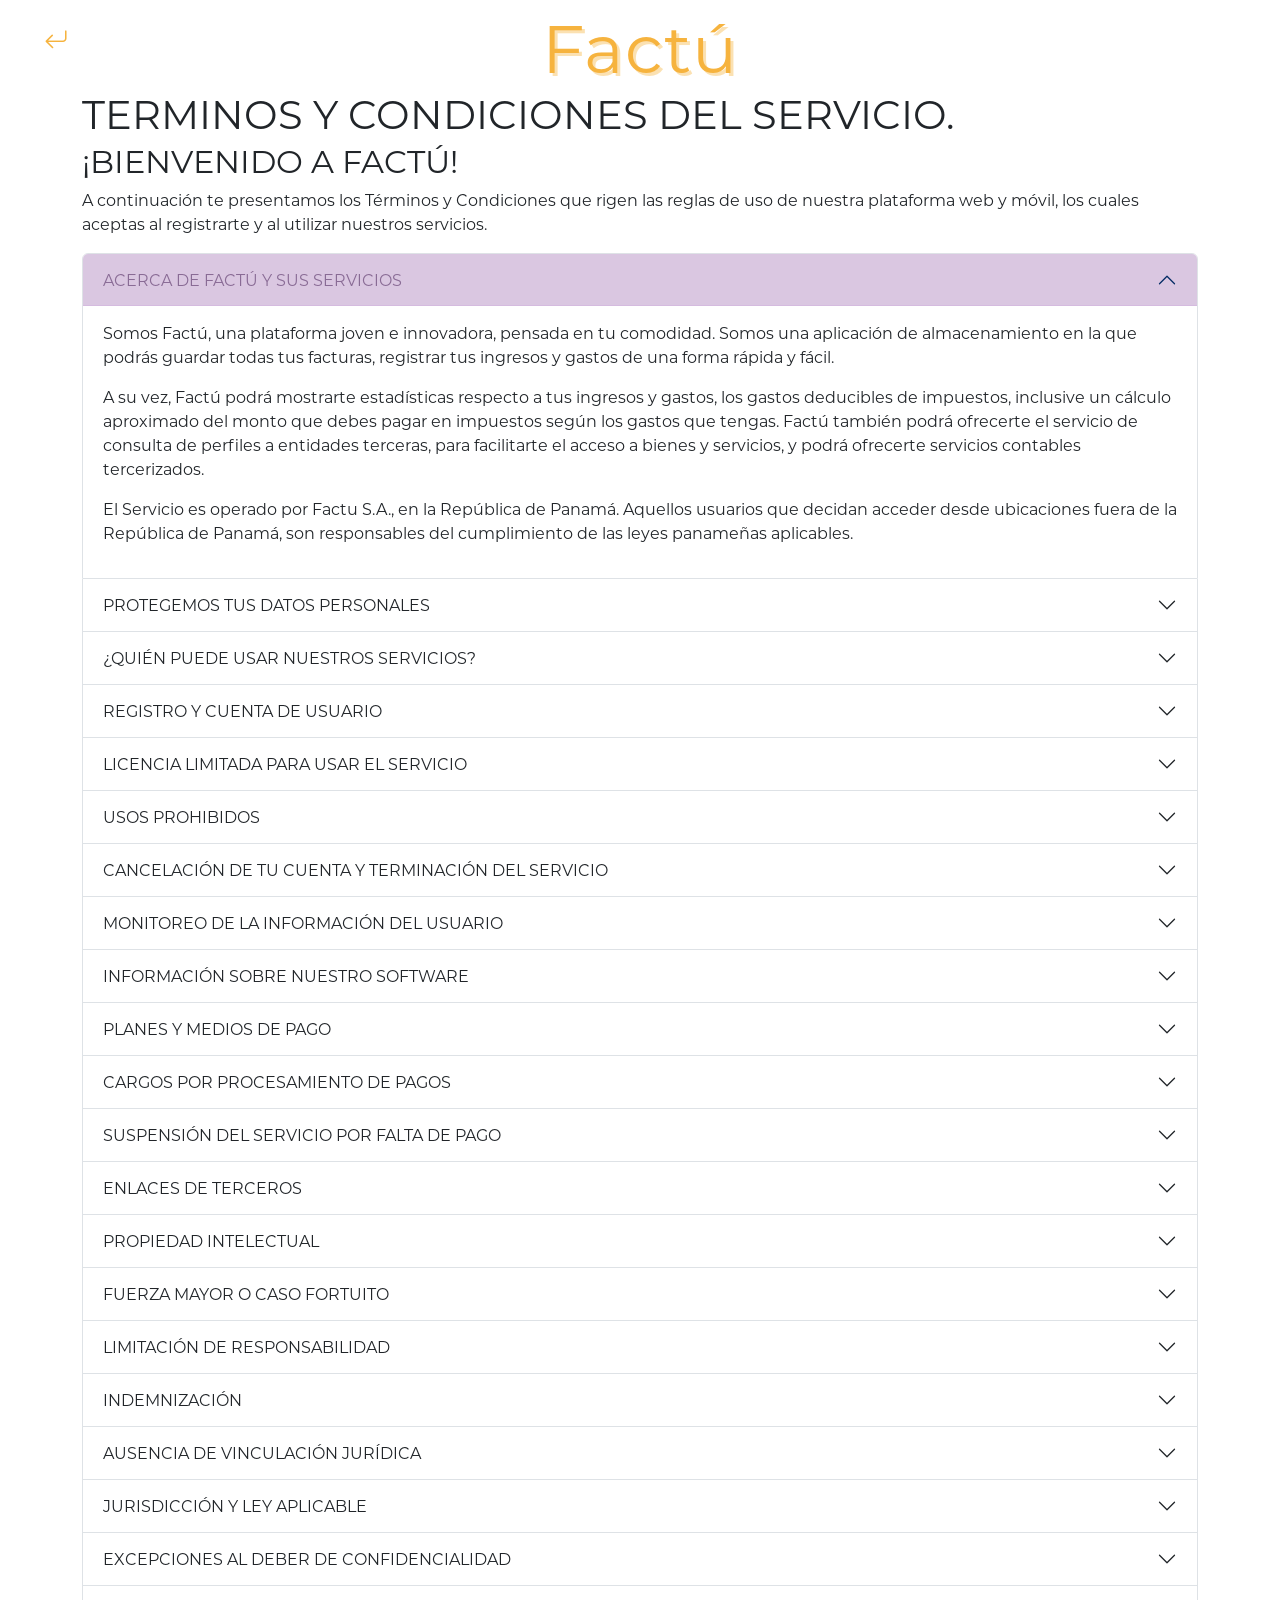
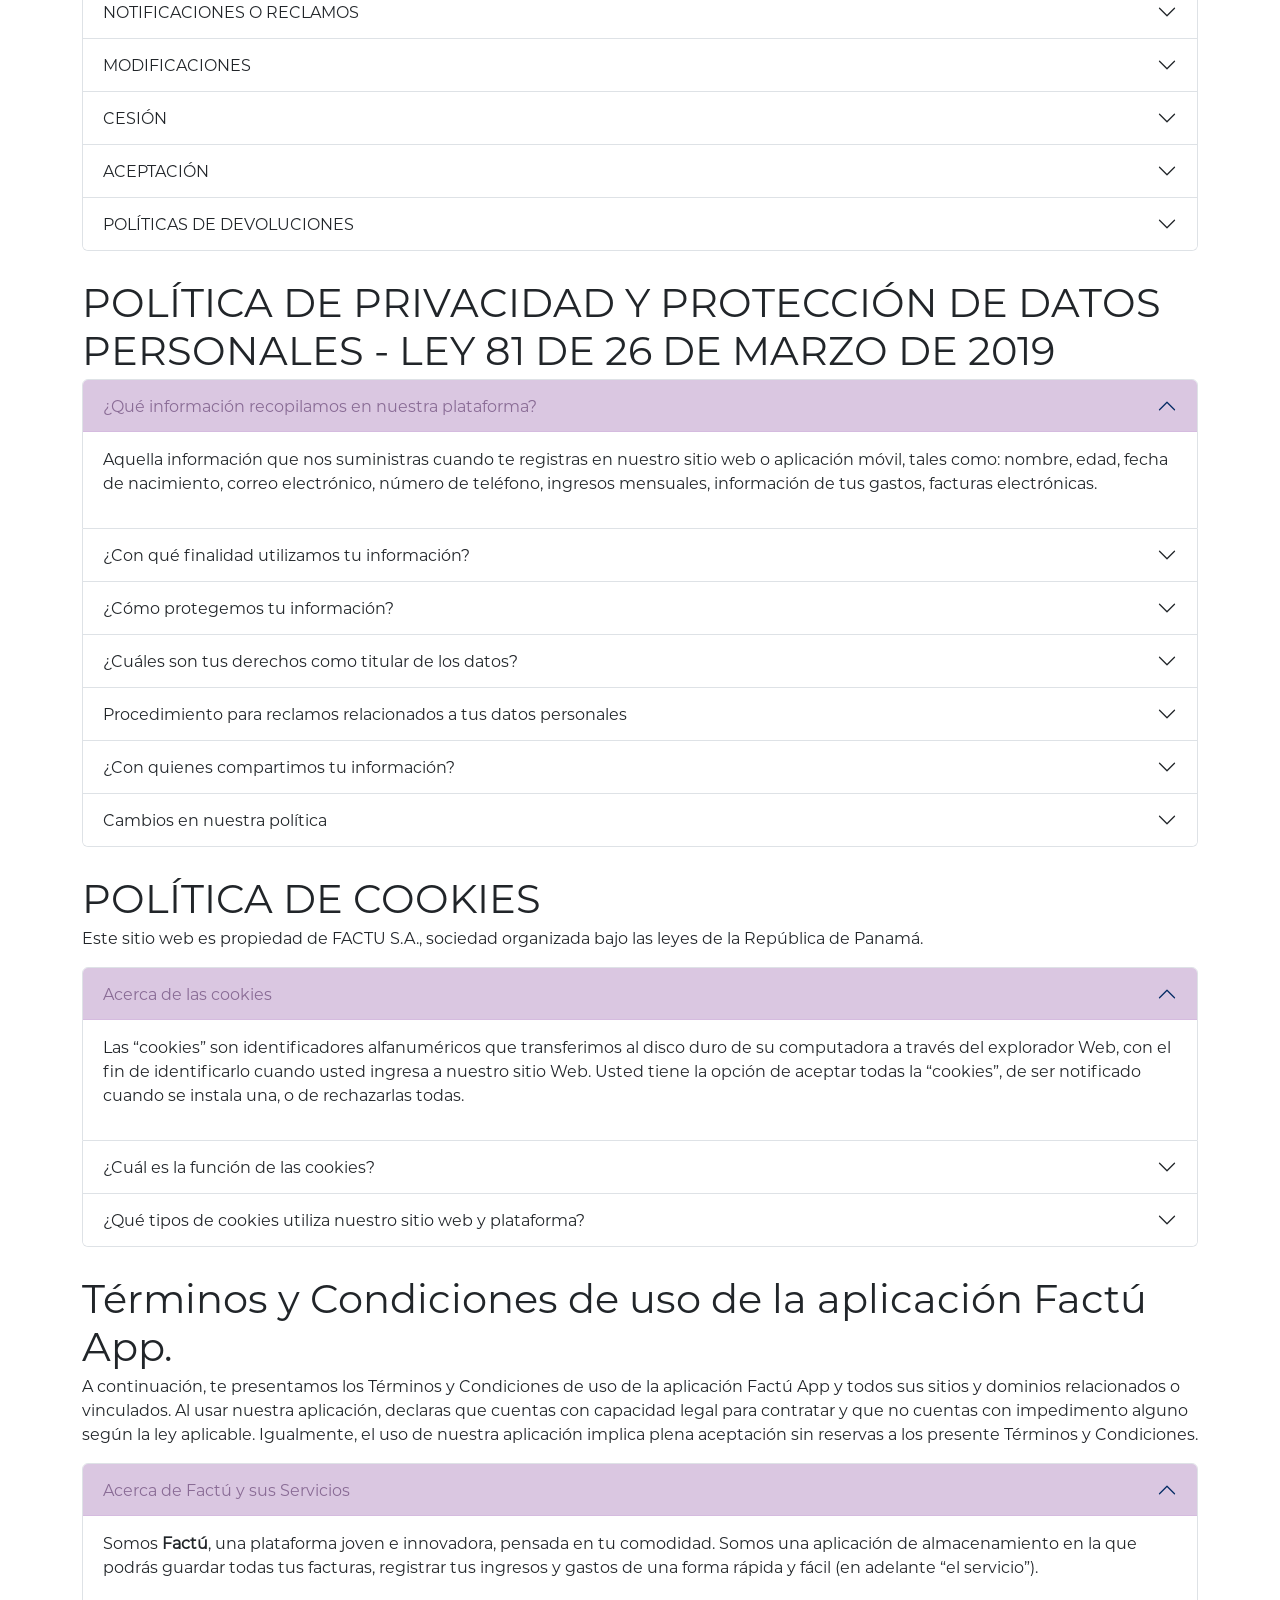
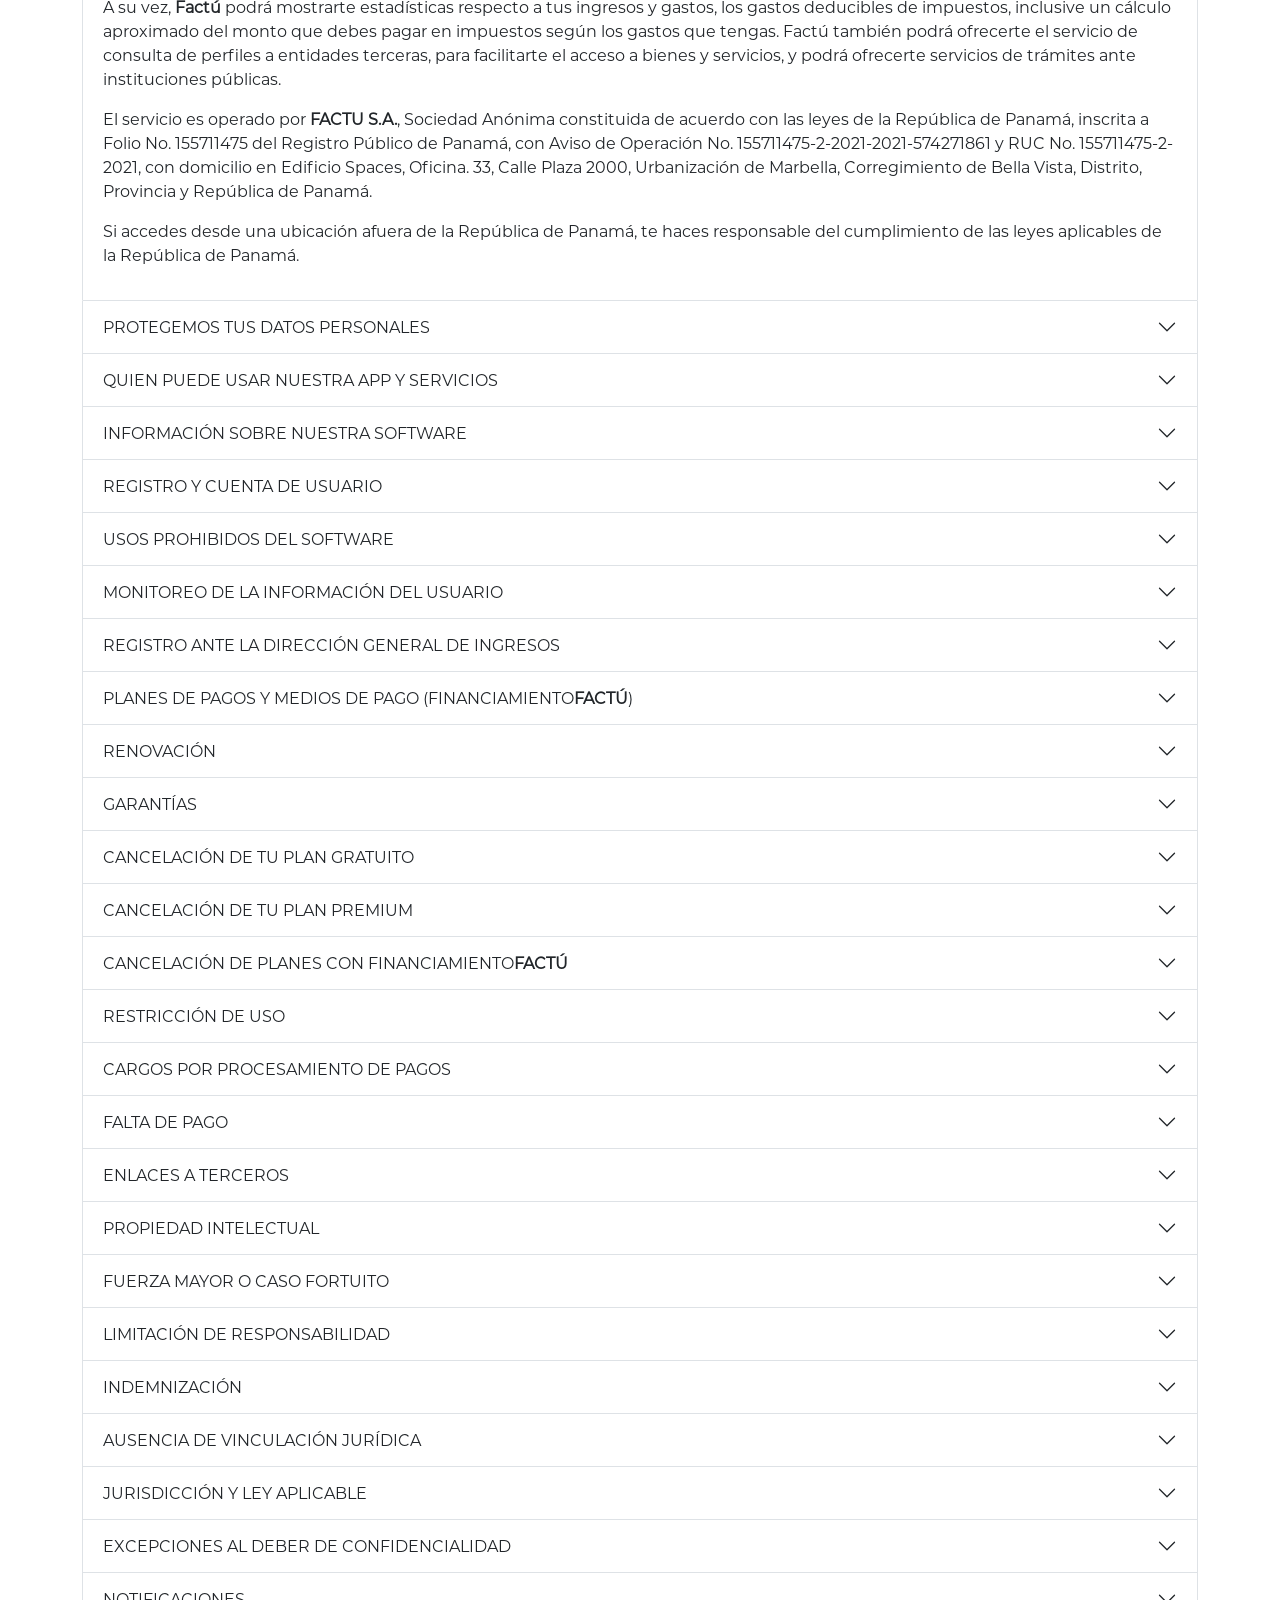
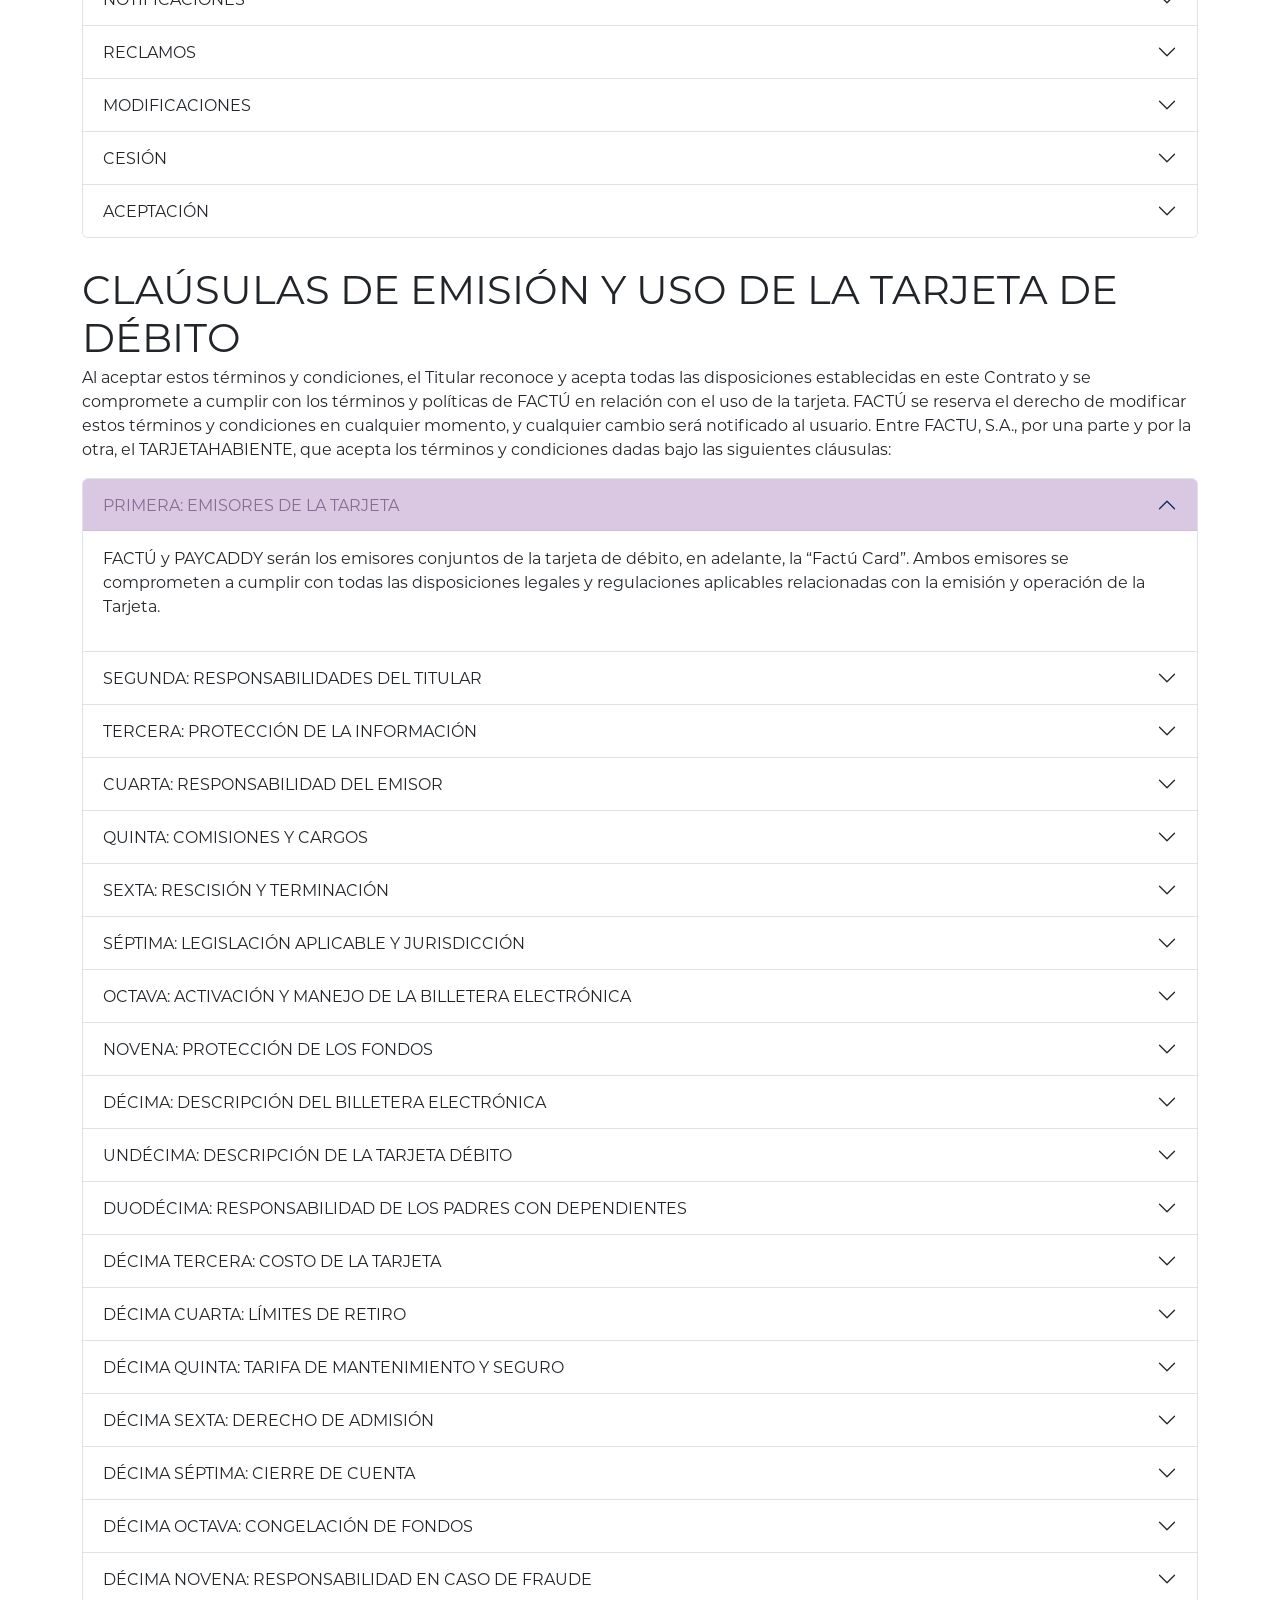
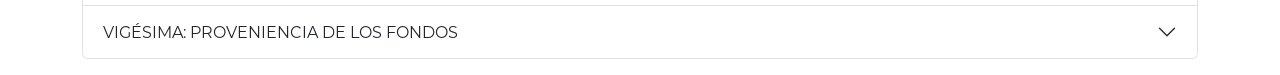
==== commit dee26620: "added card contract" ====
--- a/index.html
+++ b/index.html
@@ -97,8 +97,24 @@
     </p>
 
     <div id="terminos-y-condiciones-del-uso-de-la-app"></div>
+
     <br />
 
+    <h1 id="terminos-y-condiciones-del-uso-de-la-tarjeta-title" class="my-1">
+        CLAÚSULAS DE EMISIÓN Y USO DE LA TARJETA DE DÉBITO
+    </h1>
+    <p>
+        Al aceptar estos términos y condiciones, el Titular reconoce y acepta todas las disposiciones establecidas en
+        este Contrato y se compromete a cumplir con los términos y políticas de FACTÚ en relación con el uso de la
+        tarjeta.
+        FACTÚ se reserva el derecho de modificar estos términos y condiciones en cualquier momento, y cualquier cambio
+        será notificado al usuario.
+
+        Entre FACTU, S.A., por una parte y por la otra, el TARJETAHABIENTE, que acepta los términos y condiciones dadas
+        bajo las siguientes cláusulas:
+    </p>
+
+    <div id="terminos-y-condiciones-del-uso-de-la-tarjeta"></div>
 
 </body>
 
